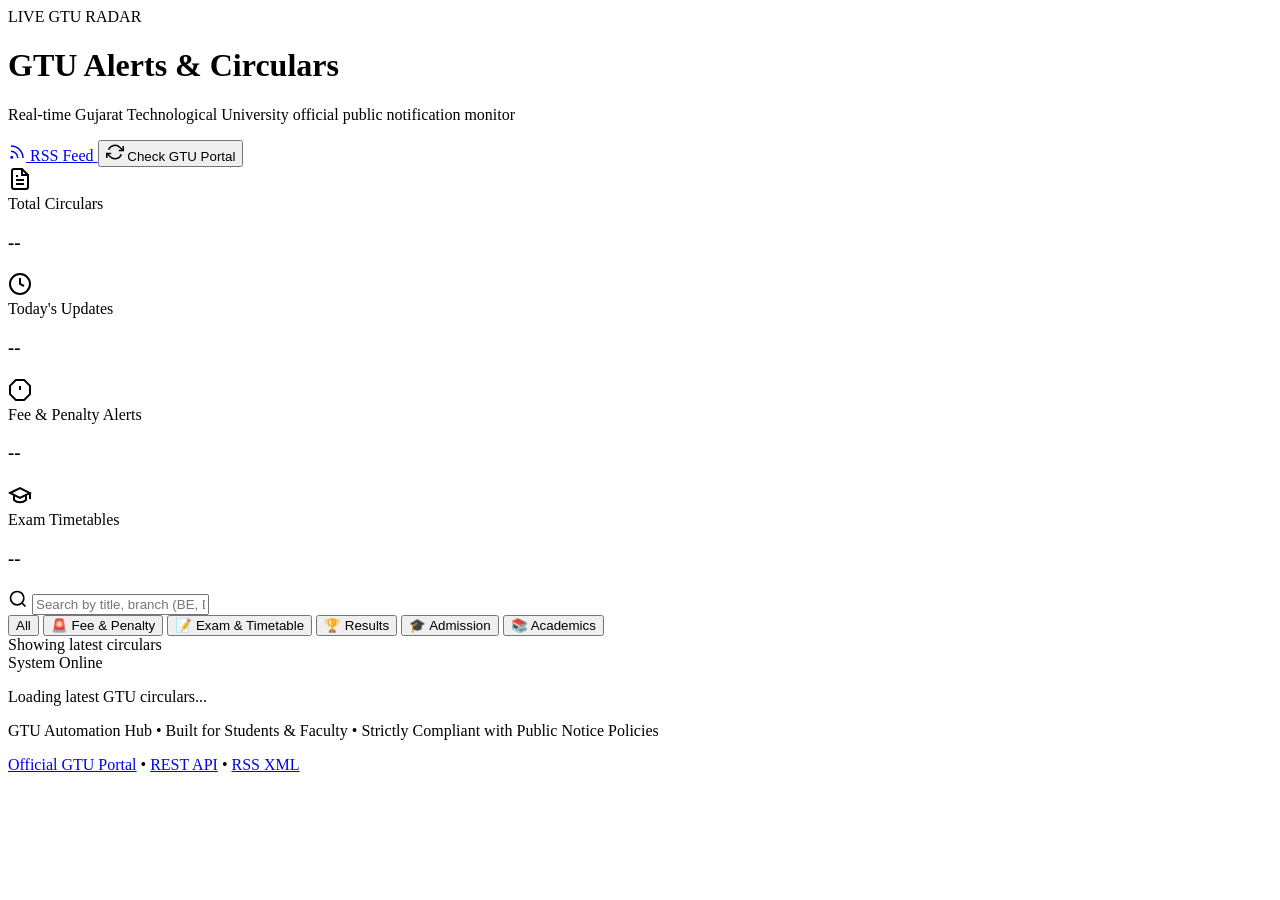
==== web/index.html @ f0db8379 "feat: upgrade GTU automation with interactive bot, web dashboard, smart tagging, deadlines extractor" ====
<!DOCTYPE html>
<html lang="en">
<head>
    <meta charset="UTF-8">
    <meta name="viewport" content="width=device-width, initial-scale=1.0">
    <title>GTU Circulars & Alerts Portal | Live Dashboard</title>
    <meta name="description" content="Real-time GTU circulars tracker, examination timetables, results, and fee alerts monitor with live search, filters, and RSS feed.">
    <!-- Google Fonts -->
    <link rel="preconnect" href="https://fonts.googleapis.com">
    <link rel="preconnect" href="https://fonts.gstatic.com" crossorigin>
    <link href="https://fonts.googleapis.com/css2?family=Outfit:wght@400;500;600;700;800&family=Plus+Jakarta+Sans:wght@400;500;600;700&display=swap" rel="stylesheet">
    <link rel="stylesheet" href="/style.css">
</head>
<body>
    <div class="background-glow top-left"></div>
    <div class="background-glow bottom-right"></div>

    <div class="app-container">
        <!-- Header -->
        <header class="main-header">
            <div class="brand-section">
                <div class="brand-badge">
                    <span class="pulse-dot"></span>
                    <span>LIVE GTU RADAR</span>
                </div>
                <h1 class="brand-title">GTU Alerts <span>& Circulars</span></h1>
                <p class="brand-subtitle">Real-time Gujarat Technological University official public notification monitor</p>
            </div>

            <div class="header-actions">
                <a href="/feed.xml" target="_blank" class="btn btn-secondary" id="btn-rss">
                    <svg width="18" height="18" viewBox="0 0 24 24" fill="none" stroke="currentColor" stroke-width="2"><path d="M4 11a9 9 0 0 1 9 9"></path><path d="M4 4a16 16 0 0 1 16 16"></path><circle cx="5" cy="19" r="1"></circle></svg>
                    <span>RSS Feed</span>
                </a>
                <button class="btn btn-primary" id="btn-scan" onclick="triggerScan()">
                    <svg id="scan-icon" width="18" height="18" viewBox="0 0 24 24" fill="none" stroke="currentColor" stroke-width="2"><path d="M23 4v6h-6"></path><path d="M1 20v-6h6"></path><path d="M3.51 9a9 9 0 0 1 14.85-3.36L23 10M1 14l4.64 4.36A9 9 0 0 0 20.49 15"></path></svg>
                    <span id="scan-text">Check GTU Portal</span>
                </button>
            </div>
        </header>

        <!-- Stat Cards Grid -->
        <section class="stats-grid">
            <div class="stat-card" id="card-total">
                <div class="stat-icon-wrapper blue">
                    <svg width="24" height="24" viewBox="0 0 24 24" fill="none" stroke="currentColor" stroke-width="2"><path d="M14 2H6a2 2 0 0 0-2 2v16a2 2 0 0 0 2 2h12a2 2 0 0 0 2-2V8z"></path><polyline points="14 2 14 8 20 8"></polyline><line x1="16" y1="13" x2="8" y2="13"></line><line x1="16" y1="17" x2="8" y2="17"></line><polyline points="10 9 9 9 8 9"></polyline></svg>
                </div>
                <div class="stat-content">
                    <span class="stat-label">Total Circulars</span>
                    <h3 class="stat-number" id="stat-total">--</h3>
                </div>
            </div>

            <div class="stat-card" id="card-today">
                <div class="stat-icon-wrapper green">
                    <svg width="24" height="24" viewBox="0 0 24 24" fill="none" stroke="currentColor" stroke-width="2"><circle cx="12" cy="12" r="10"></circle><polyline points="12 6 12 12 16 14"></polyline></svg>
                </div>
                <div class="stat-content">
                    <span class="stat-label">Today's Updates</span>
                    <h3 class="stat-number" id="stat-today">--</h3>
                </div>
            </div>

            <div class="stat-card" id="card-fees">
                <div class="stat-icon-wrapper red">
                    <svg width="24" height="24" viewBox="0 0 24 24" fill="none" stroke="currentColor" stroke-width="2"><polygon points="7.86 2 16.14 2 22 7.86 22 16.14 16.14 22 7.86 22 2 16.14 2 7.86 7.86 2"></polygon><line x1="12" y1="8" x2="12" y2="12"></line><line x1="12" y1="16" x2="12.01" y2="16"></line></svg>
                </div>
                <div class="stat-content">
                    <span class="stat-label">Fee & Penalty Alerts</span>
                    <h3 class="stat-number" id="stat-fees">--</h3>
                </div>
            </div>

            <div class="stat-card" id="card-exams">
                <div class="stat-icon-wrapper purple">
                    <svg width="24" height="24" viewBox="0 0 24 24" fill="none" stroke="currentColor" stroke-width="2"><path d="M22 10v6M2 10l10-5 10 5-10 5z"></path><path d="M6 12v5c3 3 9 3 12 0v-5"></path></svg>
                </div>
                <div class="stat-content">
                    <span class="stat-label">Exam Timetables</span>
                    <h3 class="stat-number" id="stat-exams">--</h3>
                </div>
            </div>
        </section>

        <!-- Search and Filter Controls -->
        <section class="control-panel">
            <div class="search-box">
                <svg width="20" height="20" viewBox="0 0 24 24" fill="none" stroke="currentColor" stroke-width="2"><circle cx="11" cy="11" r="8"></circle><line x1="21" y1="21" x2="16.65" y2="16.65"></line></svg>
                <input type="text" id="search-input" placeholder="Search by title, branch (BE, Diploma, MBA), semester or keyword..." oninput="handleSearch()">
                <button class="clear-search" id="clear-search-btn" onclick="clearSearch()" style="display: none;">&times;</button>
            </div>

            <!-- Category Pills -->
            <div class="filter-pills" id="category-pills">
                <button class="pill active" data-category="ALL" onclick="setCategory('ALL')">All</button>
                <button class="pill" data-category="Fee & Penalty" onclick="setCategory('Fee & Penalty')">🚨 Fee & Penalty</button>
                <button class="pill" data-category="Exam & Timetable" onclick="setCategory('Exam & Timetable')">📝 Exam & Timetable</button>
                <button class="pill" data-category="Result" onclick="setCategory('Result')">🏆 Results</button>
                <button class="pill" data-category="Admission & Enrollment" onclick="setCategory('Admission & Enrollment')">🎓 Admission</button>
                <button class="pill" data-category="Academics & Syllabus" onclick="setCategory('Academics & Syllabus')">📚 Academics</button>
            </div>
        </section>

        <!-- Status & Result Count Bar -->
        <div class="results-header">
            <div class="results-count" id="results-count-text">Showing latest circulars</div>
            <div class="status-badge" id="system-status">
                <span class="status-indicator"></span>
                <span>System Online</span>
            </div>
        </div>

        <!-- Circulars Cards Feed -->
        <section class="circulars-feed" id="circulars-container">
            <div class="loading-state">
                <div class="spinner"></div>
                <p>Loading latest GTU circulars...</p>
            </div>
        </section>

        <!-- Toast Notification Container -->
        <div id="toast" class="toast"></div>

        <!-- Footer -->
        <footer class="app-footer">
            <p>GTU Automation Hub • Built for Students & Faculty • Strictly Compliant with Public Notice Policies</p>
            <p class="footer-links">
                <a href="https://www.gtu.ac.in/Circular.aspx" target="_blank">Official GTU Portal</a> •
                <a href="/api/circulars" target="_blank">REST API</a> •
                <a href="/feed.xml" target="_blank">RSS XML</a>
            </p>
        </footer>
    </div>

    <script src="/app.js"></script>
</body>
</html>
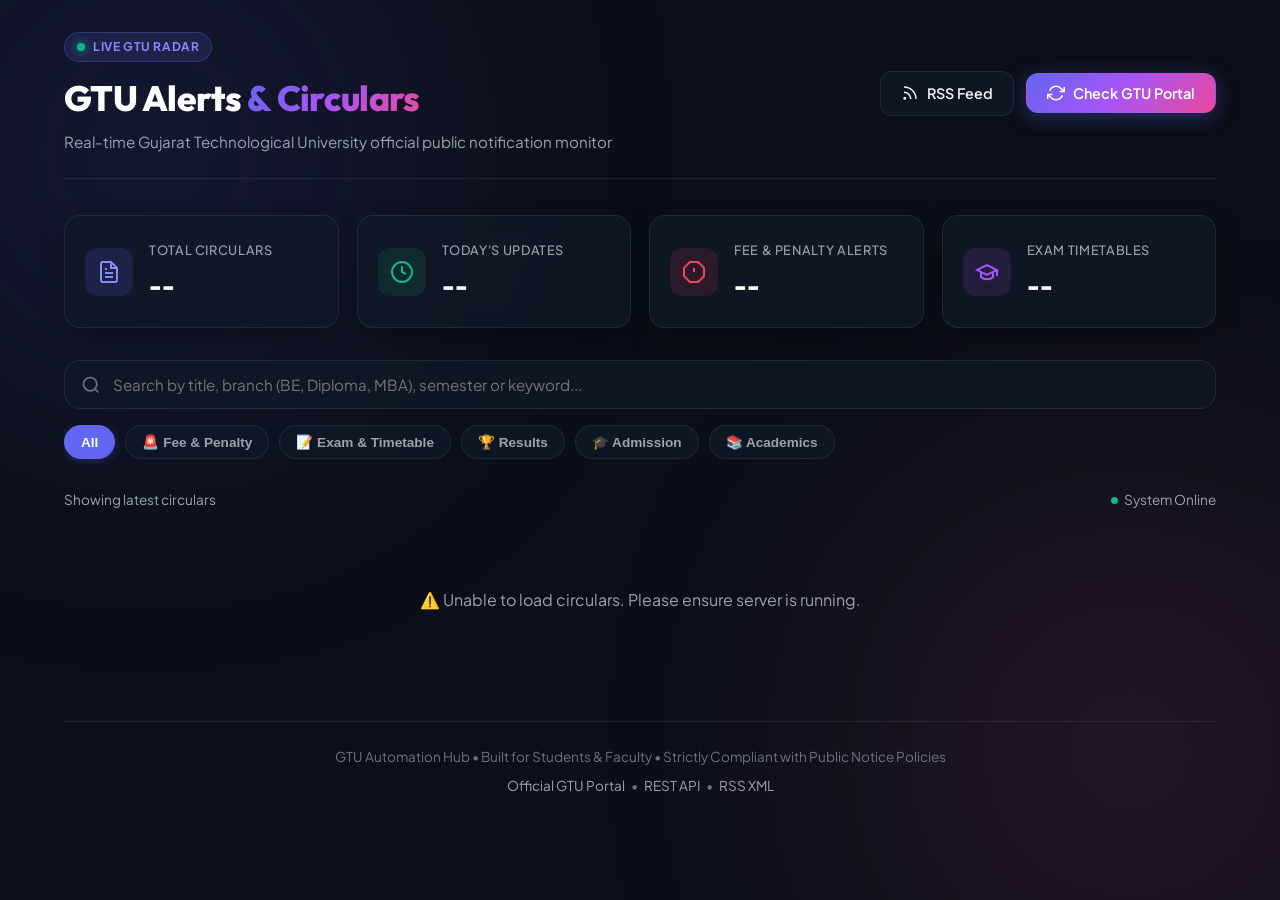
==== commit 4a38355e: "fix: use relative paths for style.css and app.js" ====
--- a/web/index.html
+++ b/web/index.html
@@ -9,7 +9,7 @@
     <link rel="preconnect" href="https://fonts.googleapis.com">
     <link rel="preconnect" href="https://fonts.gstatic.com" crossorigin>
     <link href="https://fonts.googleapis.com/css2?family=Outfit:wght@400;500;600;700;800&family=Plus+Jakarta+Sans:wght@400;500;600;700&display=swap" rel="stylesheet">
-    <link rel="stylesheet" href="/style.css">
+    <link rel="stylesheet" href="style.css">
 </head>
 <body>
     <div class="background-glow top-left"></div>
@@ -132,6 +132,6 @@
         </footer>
     </div>
 
-    <script src="/app.js"></script>
+    <script src="app.js"></script>
 </body>
 </html>
--- a/web/style.css
+++ b/web/style.css
@@ -0,0 +1,549 @@
+:root {
+    --bg-primary: #0b0f19;
+    --bg-secondary: #111827;
+    --bg-card: rgba(17, 24, 39, 0.75);
+    --bg-card-hover: rgba(24, 34, 53, 0.9);
+    --border-color: rgba(255, 255, 255, 0.08);
+    --border-hover: rgba(99, 102, 241, 0.4);
+    
+    --accent-primary: #6366f1;
+    --accent-primary-hover: #4f46e5;
+    --accent-gradient: linear-gradient(135deg, #6366f1 0%, #a855f7 50%, #ec4899 100%);
+    
+    --text-main: #f3f4f6;
+    --text-muted: #9ca3af;
+    --text-dim: #6b7280;
+    
+    --color-fee: #f43f5e;
+    --color-fee-bg: rgba(244, 63, 94, 0.12);
+    --color-exam: #38bdf8;
+    --color-exam-bg: rgba(56, 189, 248, 0.12);
+    --color-result: #10b981;
+    --color-result-bg: rgba(16, 185, 129, 0.12);
+    --color-admission: #f59e0b;
+    --color-admission-bg: rgba(245, 158, 11, 0.12);
+    --color-academic: #a855f7;
+    --color-academic-bg: rgba(168, 85, 247, 0.12);
+    
+    --font-heading: 'Outfit', sans-serif;
+    --font-body: 'Plus Jakarta Sans', sans-serif;
+    --shadow-card: 0 10px 30px -10px rgba(0, 0, 0, 0.5);
+    --radius-lg: 16px;
+    --radius-md: 12px;
+    --radius-sm: 8px;
+}
+
+* {
+    box-sizing: border-box;
+    margin: 0;
+    padding: 0;
+}
+
+body {
+    background-color: var(--bg-primary);
+    color: var(--text-main);
+    font-family: var(--font-body);
+    min-height: 100vh;
+    line-height: 1.6;
+    overflow-x: hidden;
+    position: relative;
+}
+
+/* Background Ambient Glows */
+.background-glow {
+    position: fixed;
+    width: 500px;
+    height: 500px;
+    border-radius: 50%;
+    filter: blur(140px);
+    opacity: 0.15;
+    pointer-events: none;
+    z-index: 0;
+}
+.background-glow.top-left {
+    top: -100px;
+    left: -100px;
+    background: #6366f1;
+}
+.background-glow.bottom-right {
+    bottom: -100px;
+    right: -100px;
+    background: #ec4899;
+}
+
+/* Container */
+.app-container {
+    max-width: 1200px;
+    margin: 0 auto;
+    padding: 32px 24px;
+    position: relative;
+    z-index: 1;
+}
+
+/* Header */
+.main-header {
+    display: flex;
+    justify-content: space-between;
+    align-items: center;
+    flex-wrap: wrap;
+    gap: 20px;
+    margin-bottom: 36px;
+    padding-bottom: 24px;
+    border-bottom: 1px solid var(--border-color);
+}
+
+.brand-badge {
+    display: inline-flex;
+    align-items: center;
+    gap: 8px;
+    padding: 4px 12px;
+    background: rgba(99, 102, 241, 0.15);
+    border: 1px solid rgba(99, 102, 241, 0.3);
+    border-radius: 999px;
+    font-size: 0.75rem;
+    font-weight: 700;
+    letter-spacing: 0.05em;
+    color: #818cf8;
+    margin-bottom: 8px;
+}
+
+.pulse-dot {
+    width: 8px;
+    height: 8px;
+    background-color: #10b981;
+    border-radius: 50%;
+    box-shadow: 0 0 10px #10b981;
+    animation: pulse 2s infinite;
+}
+
+@keyframes pulse {
+    0%, 100% { opacity: 1; transform: scale(1); }
+    50% { opacity: 0.4; transform: scale(0.85); }
+}
+
+.brand-title {
+    font-family: var(--font-heading);
+    font-size: 2.2rem;
+    font-weight: 800;
+    letter-spacing: -0.02em;
+    color: #ffffff;
+}
+
+.brand-title span {
+    background: var(--accent-gradient);
+    -webkit-background-clip: text;
+    -webkit-text-fill-color: transparent;
+}
+
+.brand-subtitle {
+    color: var(--text-muted);
+    font-size: 0.95rem;
+    margin-top: 4px;
+}
+
+.header-actions {
+    display: flex;
+    gap: 12px;
+    align-items: center;
+}
+
+/* Buttons */
+.btn {
+    display: inline-flex;
+    align-items: center;
+    gap: 8px;
+    padding: 10px 20px;
+    border-radius: var(--radius-md);
+    font-family: var(--font-body);
+    font-weight: 600;
+    font-size: 0.9rem;
+    cursor: pointer;
+    text-decoration: none;
+    transition: all 0.2s ease;
+    border: 1px solid transparent;
+}
+
+.btn-primary {
+    background: var(--accent-gradient);
+    color: #ffffff;
+    box-shadow: 0 4px 20px rgba(99, 102, 241, 0.35);
+}
+
+.btn-primary:hover {
+    transform: translateY(-2px);
+    box-shadow: 0 6px 25px rgba(99, 102, 241, 0.5);
+}
+
+.btn-secondary {
+    background: var(--bg-card);
+    color: var(--text-main);
+    border-color: var(--border-color);
+}
+
+.btn-secondary:hover {
+    background: var(--bg-card-hover);
+    border-color: var(--border-hover);
+    transform: translateY(-2px);
+}
+
+/* Stats Grid */
+.stats-grid {
+    display: grid;
+    grid-template-columns: repeat(auto-fit, minmax(240px, 1fr));
+    gap: 18px;
+    margin-bottom: 32px;
+}
+
+.stat-card {
+    background: var(--bg-card);
+    backdrop-filter: blur(12px);
+    border: 1px solid var(--border-color);
+    border-radius: var(--radius-lg);
+    padding: 20px;
+    display: flex;
+    align-items: center;
+    gap: 16px;
+    box-shadow: var(--shadow-card);
+    transition: transform 0.2s ease, border-color 0.2s ease;
+}
+
+.stat-card:hover {
+    transform: translateY(-3px);
+    border-color: var(--border-hover);
+}
+
+.stat-icon-wrapper {
+    width: 48px;
+    height: 48px;
+    border-radius: var(--radius-md);
+    display: flex;
+    align-items: center;
+    justify-content: center;
+    flex-shrink: 0;
+}
+
+.stat-icon-wrapper.blue { background: rgba(99, 102, 241, 0.15); color: #818cf8; }
+.stat-icon-wrapper.green { background: var(--color-result-bg); color: var(--color-result); }
+.stat-icon-wrapper.red { background: var(--color-fee-bg); color: var(--color-fee); }
+.stat-icon-wrapper.purple { background: var(--color-academic-bg); color: var(--color-academic); }
+
+.stat-label {
+    font-size: 0.8rem;
+    color: var(--text-muted);
+    font-weight: 500;
+    text-transform: uppercase;
+    letter-spacing: 0.05em;
+}
+
+.stat-number {
+    font-family: var(--font-heading);
+    font-size: 1.7rem;
+    font-weight: 700;
+    color: #ffffff;
+    margin-top: 2px;
+}
+
+/* Controls Panel */
+.control-panel {
+    display: flex;
+    flex-direction: column;
+    gap: 16px;
+    margin-bottom: 24px;
+}
+
+.search-box {
+    position: relative;
+    display: flex;
+    align-items: center;
+    background: var(--bg-card);
+    backdrop-filter: blur(12px);
+    border: 1px solid var(--border-color);
+    border-radius: var(--radius-lg);
+    padding: 0 16px;
+    transition: border-color 0.2s;
+}
+
+.search-box:focus-within {
+    border-color: var(--accent-primary);
+    box-shadow: 0 0 0 3px rgba(99, 102, 241, 0.2);
+}
+
+.search-box svg {
+    color: var(--text-dim);
+    flex-shrink: 0;
+}
+
+.search-box input {
+    width: 100%;
+    padding: 14px 12px;
+    background: transparent;
+    border: none;
+    outline: none;
+    color: var(--text-main);
+    font-size: 0.95rem;
+    font-family: var(--font-body);
+}
+
+.clear-search {
+    background: transparent;
+    border: none;
+    color: var(--text-muted);
+    font-size: 1.3rem;
+    cursor: pointer;
+    padding: 0 4px;
+}
+
+/* Filter Pills */
+.filter-pills {
+    display: flex;
+    gap: 10px;
+    overflow-x: auto;
+    padding-bottom: 6px;
+    scrollbar-width: none;
+}
+.filter-pills::-webkit-scrollbar { display: none; }
+
+.pill {
+    background: var(--bg-card);
+    border: 1px solid var(--border-color);
+    color: var(--text-muted);
+    padding: 8px 16px;
+    border-radius: 999px;
+    font-size: 0.85rem;
+    font-weight: 600;
+    cursor: pointer;
+    white-space: nowrap;
+    transition: all 0.2s ease;
+}
+
+.pill:hover {
+    color: var(--text-main);
+    border-color: rgba(255, 255, 255, 0.2);
+    background: var(--bg-card-hover);
+}
+
+.pill.active {
+    background: var(--accent-primary);
+    color: #ffffff;
+    border-color: var(--accent-primary);
+    box-shadow: 0 2px 10px rgba(99, 102, 241, 0.3);
+}
+
+/* Results Header */
+.results-header {
+    display: flex;
+    justify-content: space-between;
+    align-items: center;
+    margin-bottom: 16px;
+    font-size: 0.85rem;
+    color: var(--text-muted);
+}
+
+.status-badge {
+    display: inline-flex;
+    align-items: center;
+    gap: 6px;
+}
+
+.status-indicator {
+    width: 7px;
+    height: 7px;
+    background-color: #10b981;
+    border-radius: 50%;
+}
+
+/* Circulars Feed */
+.circulars-feed {
+    display: flex;
+    flex-direction: column;
+    gap: 14px;
+    margin-bottom: 48px;
+}
+
+.circular-card {
+    background: var(--bg-card);
+    backdrop-filter: blur(12px);
+    border: 1px solid var(--border-color);
+    border-radius: var(--radius-lg);
+    padding: 20px 24px;
+    display: flex;
+    justify-content: space-between;
+    align-items: center;
+    gap: 20px;
+    box-shadow: var(--shadow-card);
+    transition: all 0.2s ease;
+}
+
+.circular-card:hover {
+    transform: translateY(-2px);
+    background: var(--bg-card-hover);
+    border-color: var(--border-hover);
+}
+
+.circular-main {
+    flex: 1;
+}
+
+.circular-meta {
+    display: flex;
+    align-items: center;
+    flex-wrap: wrap;
+    gap: 8px;
+    margin-bottom: 8px;
+}
+
+.category-tag {
+    font-size: 0.75rem;
+    font-weight: 700;
+    padding: 3px 10px;
+    border-radius: var(--radius-sm);
+    text-transform: uppercase;
+    letter-spacing: 0.04em;
+}
+.category-tag.fee { background: var(--color-fee-bg); color: var(--color-fee); }
+.category-tag.exam { background: var(--color-exam-bg); color: var(--color-exam); }
+.category-tag.result { background: var(--color-result-bg); color: var(--color-result); }
+.category-tag.admission { background: var(--color-admission-bg); color: var(--color-admission); }
+.category-tag.academics { background: var(--color-academic-bg); color: var(--color-academic); }
+.category-tag.general { background: rgba(255, 255, 255, 0.08); color: var(--text-muted); }
+
+.circular-date {
+    font-size: 0.8rem;
+    color: var(--text-dim);
+    display: flex;
+    align-items: center;
+    gap: 4px;
+}
+
+.circular-title {
+    font-family: var(--font-heading);
+    font-size: 1.05rem;
+    font-weight: 600;
+    color: #ffffff;
+    line-height: 1.4;
+    margin-bottom: 8px;
+}
+
+.circular-tags-list {
+    display: flex;
+    flex-wrap: wrap;
+    gap: 6px;
+    margin-top: 6px;
+}
+
+.sub-tag {
+    font-size: 0.72rem;
+    padding: 2px 8px;
+    border-radius: 4px;
+    background: rgba(255, 255, 255, 0.05);
+    color: #818cf8;
+    border: 1px solid rgba(255, 255, 255, 0.05);
+    font-weight: 600;
+}
+
+.deadline-highlight {
+    margin-top: 8px;
+    font-size: 0.82rem;
+    color: #fbbf24;
+    background: rgba(245, 158, 11, 0.1);
+    padding: 4px 10px;
+    border-radius: 6px;
+    border-left: 3px solid #fbbf24;
+    display: inline-block;
+}
+
+.card-action-btn {
+    flex-shrink: 0;
+}
+
+/* Loading & Empty States */
+.loading-state, .empty-state {
+    text-align: center;
+    padding: 60px 20px;
+    color: var(--text-muted);
+}
+
+.spinner {
+    width: 36px;
+    height: 36px;
+    border: 3px solid rgba(255, 255, 255, 0.1);
+    border-top-color: var(--accent-primary);
+    border-radius: 50%;
+    animation: spin 0.8s linear infinite;
+    margin: 0 auto 16px;
+}
+
+@keyframes spin {
+    to { transform: rotate(360deg); }
+}
+
+/* Toast */
+.toast {
+    position: fixed;
+    bottom: 24px;
+    right: 24px;
+    background: #1e293b;
+    border: 1px solid var(--accent-primary);
+    color: #ffffff;
+    padding: 12px 20px;
+    border-radius: var(--radius-md);
+    box-shadow: 0 10px 25px rgba(0, 0, 0, 0.5);
+    font-size: 0.9rem;
+    opacity: 0;
+    transform: translateY(20px);
+    transition: all 0.3s ease;
+    z-index: 999;
+}
+.toast.show {
+    opacity: 1;
+    transform: translateY(0);
+}
+
+/* Footer */
+.app-footer {
+    text-align: center;
+    font-size: 0.85rem;
+    color: var(--text-dim);
+    padding-top: 24px;
+    border-top: 1px solid var(--border-color);
+}
+
+.footer-links {
+    margin-top: 8px;
+}
+
+.footer-links a {
+    color: var(--text-muted);
+    text-decoration: none;
+    margin: 0 4px;
+    transition: color 0.2s;
+}
+
+.footer-links a:hover {
+    color: var(--accent-primary);
+}
+
+/* Responsive */
+@media (max-width: 768px) {
+    .main-header {
+        flex-direction: column;
+        align-items: flex-start;
+    }
+    .header-actions {
+        width: 100%;
+    }
+    .btn {
+        flex: 1;
+        justify-content: center;
+    }
+    .circular-card {
+        flex-direction: column;
+        align-items: flex-start;
+    }
+    .card-action-btn {
+        width: 100%;
+    }
+    .card-action-btn .btn {
+        width: 100%;
+    }
+}
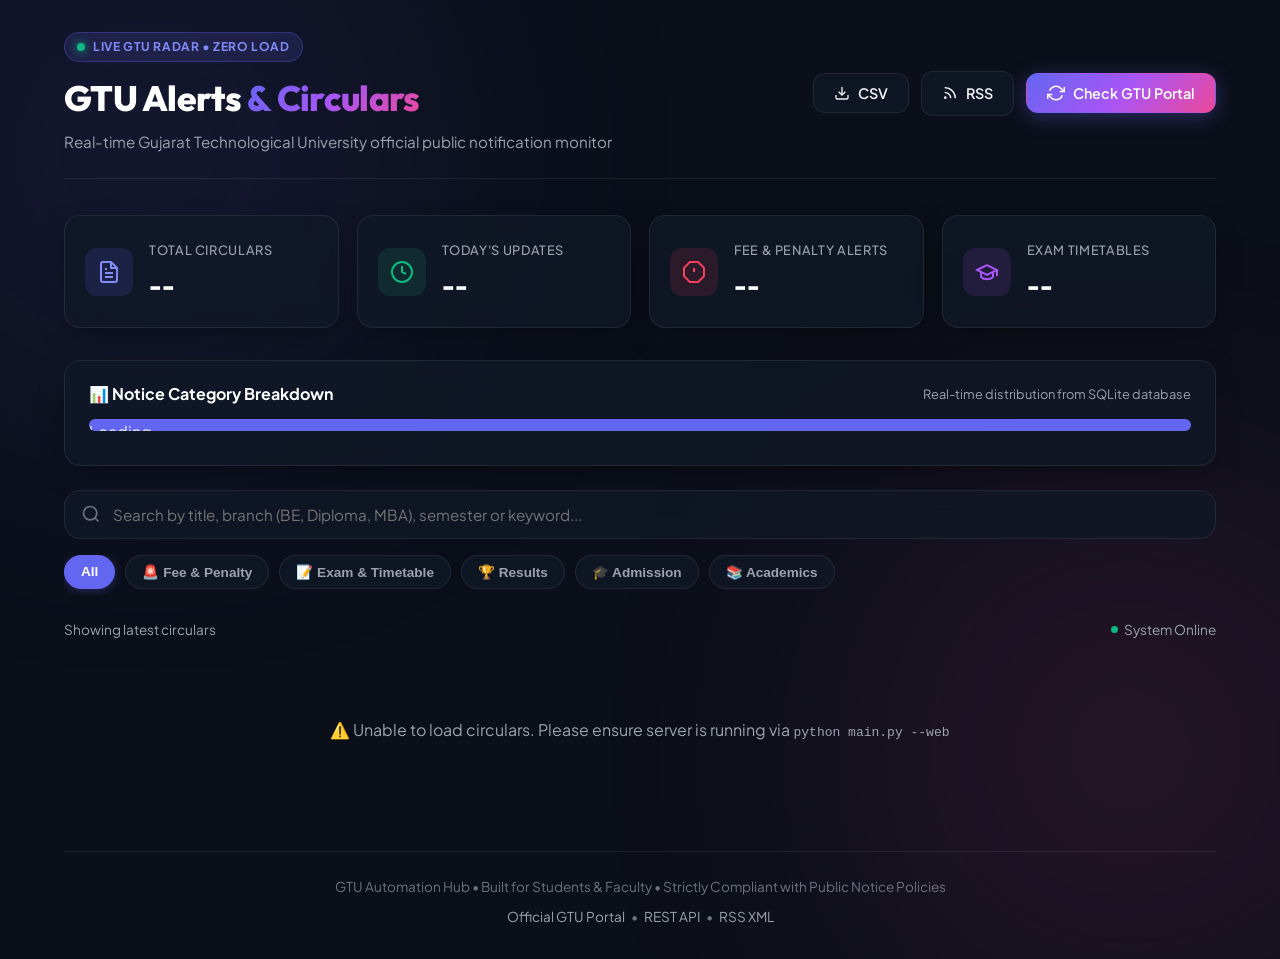
==== commit 2bda0869: "feat: add personalized subscriptions, google calendar sync, gujarati summaries, voice bulletins, and" ====
--- a/web/index.html
+++ b/web/index.html
@@ -5,6 +5,8 @@
     <meta name="viewport" content="width=device-width, initial-scale=1.0">
     <title>GTU Circulars & Alerts Portal | Live Dashboard</title>
     <meta name="description" content="Real-time GTU circulars tracker, examination timetables, results, and fee alerts monitor with live search, filters, and RSS feed.">
+    <meta name="theme-color" content="#6366f1">
+    <link rel="manifest" href="manifest.json">
     <!-- Google Fonts -->
     <link rel="preconnect" href="https://fonts.googleapis.com">
     <link rel="preconnect" href="https://fonts.gstatic.com" crossorigin>
@@ -21,16 +23,20 @@
             <div class="brand-section">
                 <div class="brand-badge">
                     <span class="pulse-dot"></span>
-                    <span>LIVE GTU RADAR</span>
+                    <span>LIVE GTU RADAR • ZERO LOAD</span>
                 </div>
                 <h1 class="brand-title">GTU Alerts <span>& Circulars</span></h1>
                 <p class="brand-subtitle">Real-time Gujarat Technological University official public notification monitor</p>
             </div>
 
             <div class="header-actions">
+                <button class="btn btn-secondary" id="btn-export-csv" onclick="exportData('csv')">
+                    <svg width="16" height="16" viewBox="0 0 24 24" fill="none" stroke="currentColor" stroke-width="2"><path d="M21 15v4a2 2 0 0 1-2 2H5a2 2 0 0 1-2-2v-4"></path><polyline points="7 10 12 15 17 10"></polyline><line x1="12" y1="15" x2="12" y2="3"></line></svg>
+                    <span>CSV</span>
+                </button>
                 <a href="/feed.xml" target="_blank" class="btn btn-secondary" id="btn-rss">
-                    <svg width="18" height="18" viewBox="0 0 24 24" fill="none" stroke="currentColor" stroke-width="2"><path d="M4 11a9 9 0 0 1 9 9"></path><path d="M4 4a16 16 0 0 1 16 16"></path><circle cx="5" cy="19" r="1"></circle></svg>
-                    <span>RSS Feed</span>
+                    <svg width="16" height="16" viewBox="0 0 24 24" fill="none" stroke="currentColor" stroke-width="2"><path d="M4 11a9 9 0 0 1 9 9"></path><path d="M4 4a16 16 0 0 1 16 16"></path><circle cx="5" cy="19" r="1"></circle></svg>
+                    <span>RSS</span>
                 </a>
                 <button class="btn btn-primary" id="btn-scan" onclick="triggerScan()">
                     <svg id="scan-icon" width="18" height="18" viewBox="0 0 24 24" fill="none" stroke="currentColor" stroke-width="2"><path d="M23 4v6h-6"></path><path d="M1 20v-6h6"></path><path d="M3.51 9a9 9 0 0 1 14.85-3.36L23 10M1 14l4.64 4.36A9 9 0 0 0 20.49 15"></path></svg>
@@ -80,6 +86,18 @@
                     <h3 class="stat-number" id="stat-exams">--</h3>
                 </div>
             </div>
+        </section>
+
+        <!-- Visual Category Distribution Bar -->
+        <section class="chart-section">
+            <div class="chart-header">
+                <h3>📊 Notice Category Breakdown</h3>
+                <span class="chart-subtitle">Real-time distribution from SQLite database</span>
+            </div>
+            <div class="category-bar-wrapper" id="category-bar">
+                <div class="bar-segment" style="width: 100%; background: #6366f1;">Loading...</div>
+            </div>
+            <div class="category-legend" id="category-legend"></div>
         </section>
 
         <!-- Search and Filter Controls -->
--- a/web/style.css
+++ b/web/style.css
@@ -243,6 +243,77 @@
     margin-top: 2px;
 }
 
+/* Chart Section */
+.chart-section {
+    background: var(--bg-card);
+    backdrop-filter: blur(12px);
+    border: 1px solid var(--border-color);
+    border-radius: var(--radius-lg);
+    padding: 20px 24px;
+    margin-bottom: 24px;
+    box-shadow: var(--shadow-card);
+}
+
+.chart-header {
+    display: flex;
+    justify-content: space-between;
+    align-items: center;
+    margin-bottom: 12px;
+    flex-wrap: wrap;
+    gap: 8px;
+}
+
+.chart-header h3 {
+    font-size: 1rem;
+    font-weight: 700;
+    color: #ffffff;
+}
+
+.chart-subtitle {
+    font-size: 0.8rem;
+    color: var(--text-muted);
+}
+
+.category-bar-wrapper {
+    display: flex;
+    height: 12px;
+    border-radius: 999px;
+    overflow: hidden;
+    background: rgba(255, 255, 255, 0.05);
+    margin-bottom: 14px;
+}
+
+.bar-segment {
+    height: 100%;
+    transition: width 0.6s ease;
+}
+
+.category-legend {
+    display: flex;
+    flex-wrap: wrap;
+    gap: 16px;
+    font-size: 0.8rem;
+    color: var(--text-muted);
+}
+
+.legend-item {
+    display: flex;
+    align-items: center;
+    gap: 6px;
+}
+
+.legend-dot {
+    width: 8px;
+    height: 8px;
+    border-radius: 50%;
+}
+
+.card-actions-group {
+    display: flex;
+    gap: 8px;
+    flex-wrap: wrap;
+}
+
 /* Controls Panel */
 .control-panel {
     display: flex;
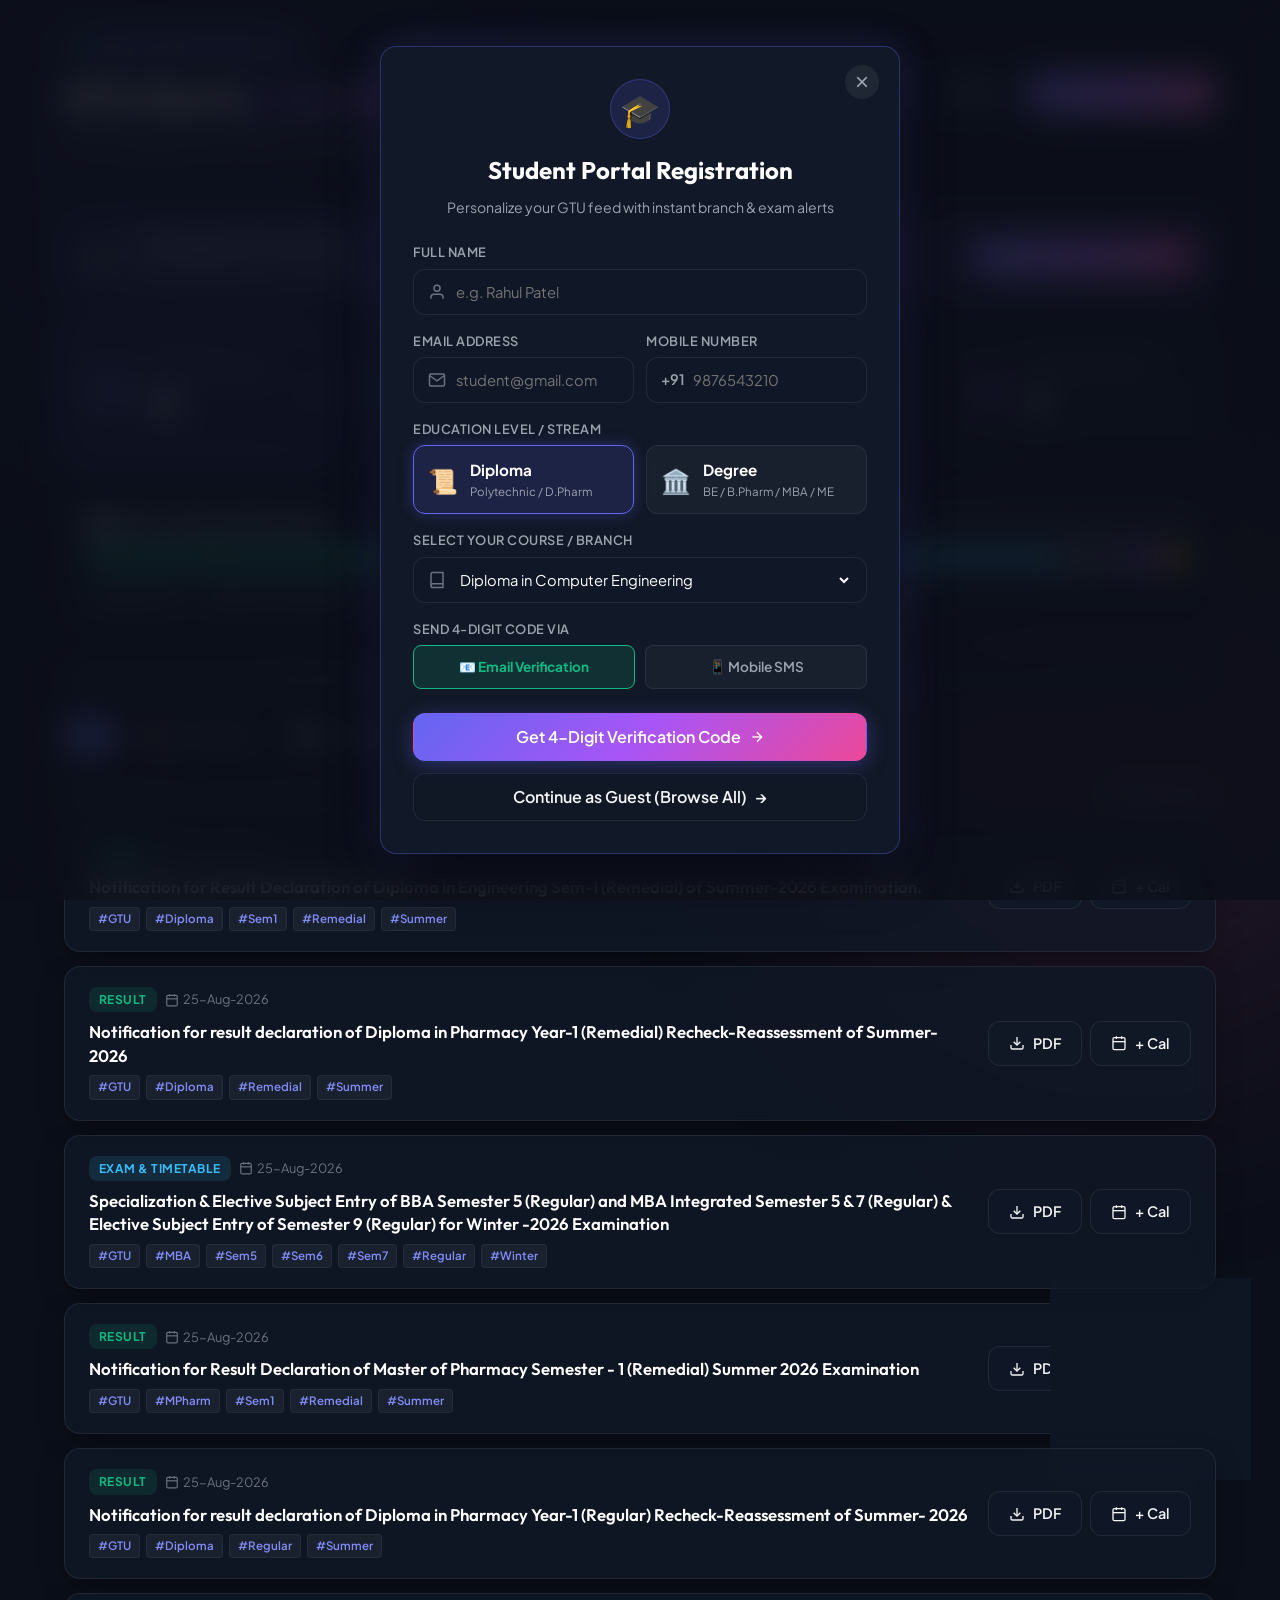
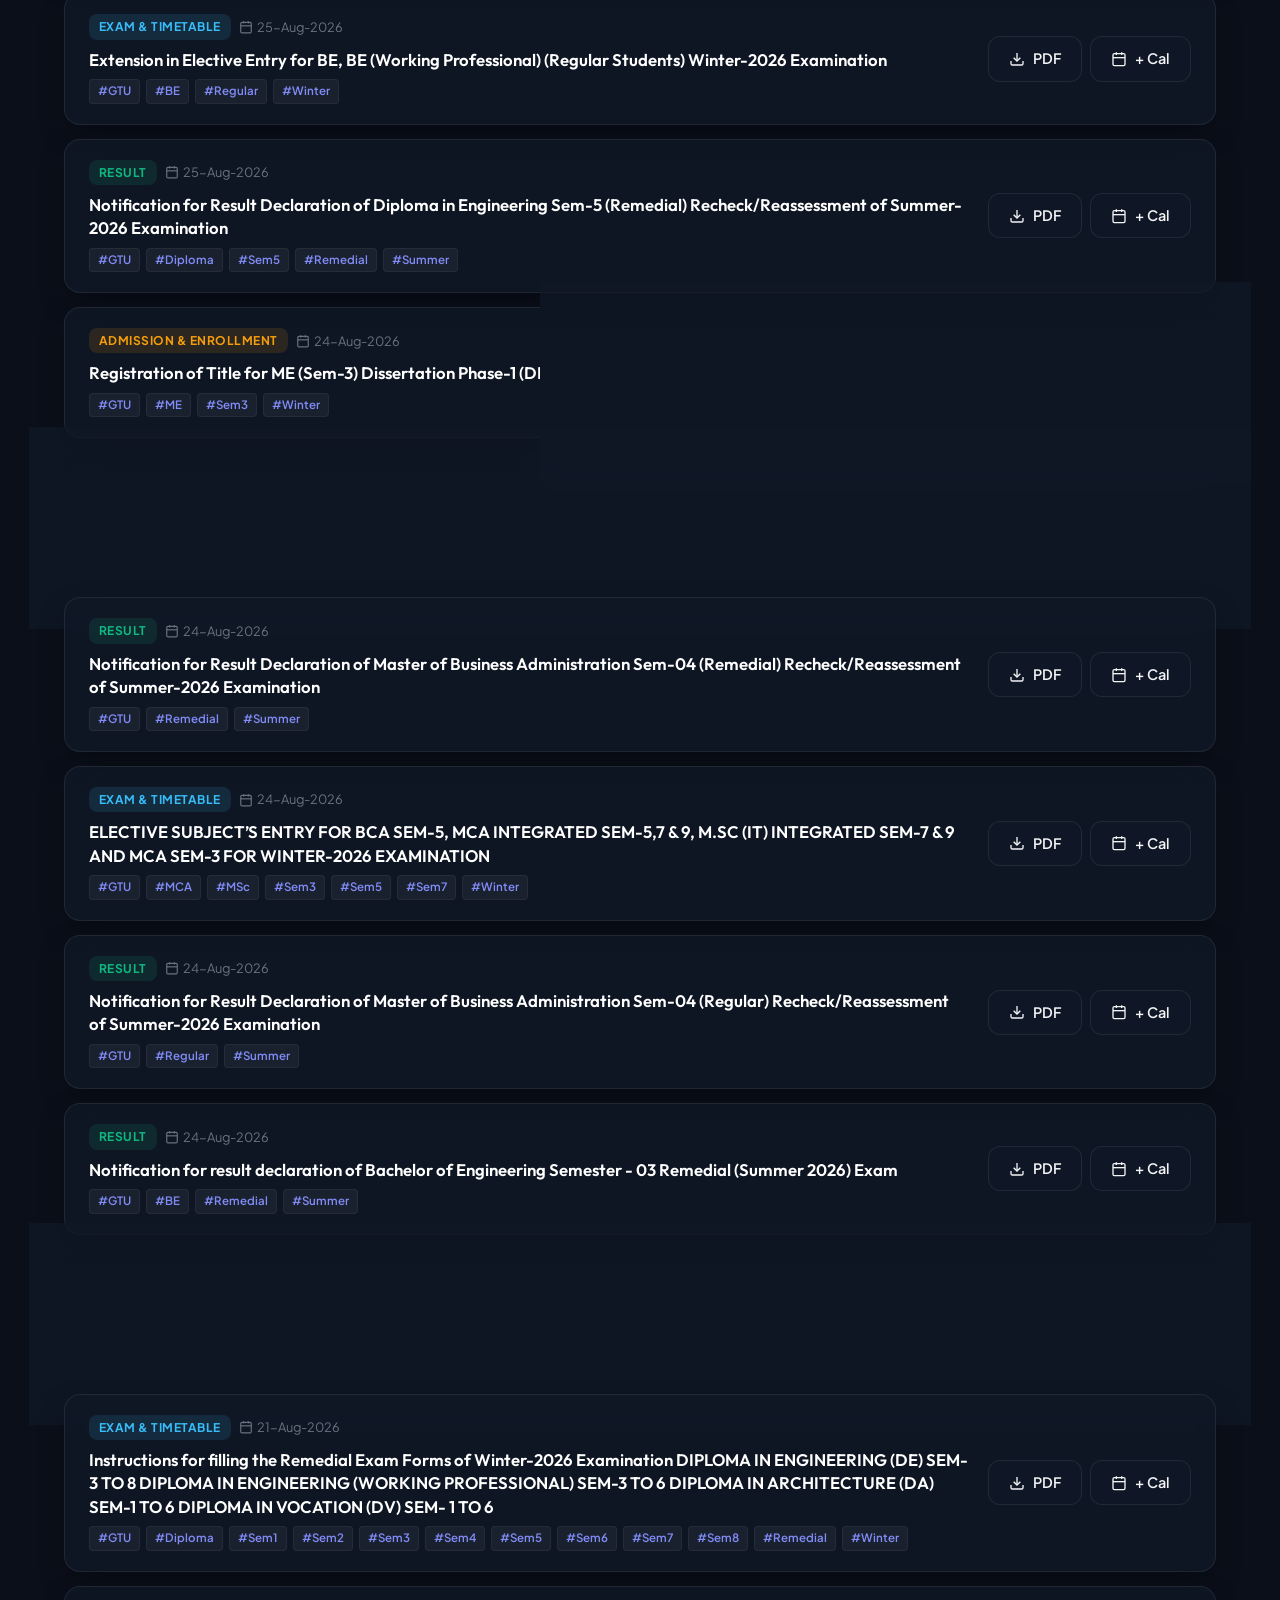
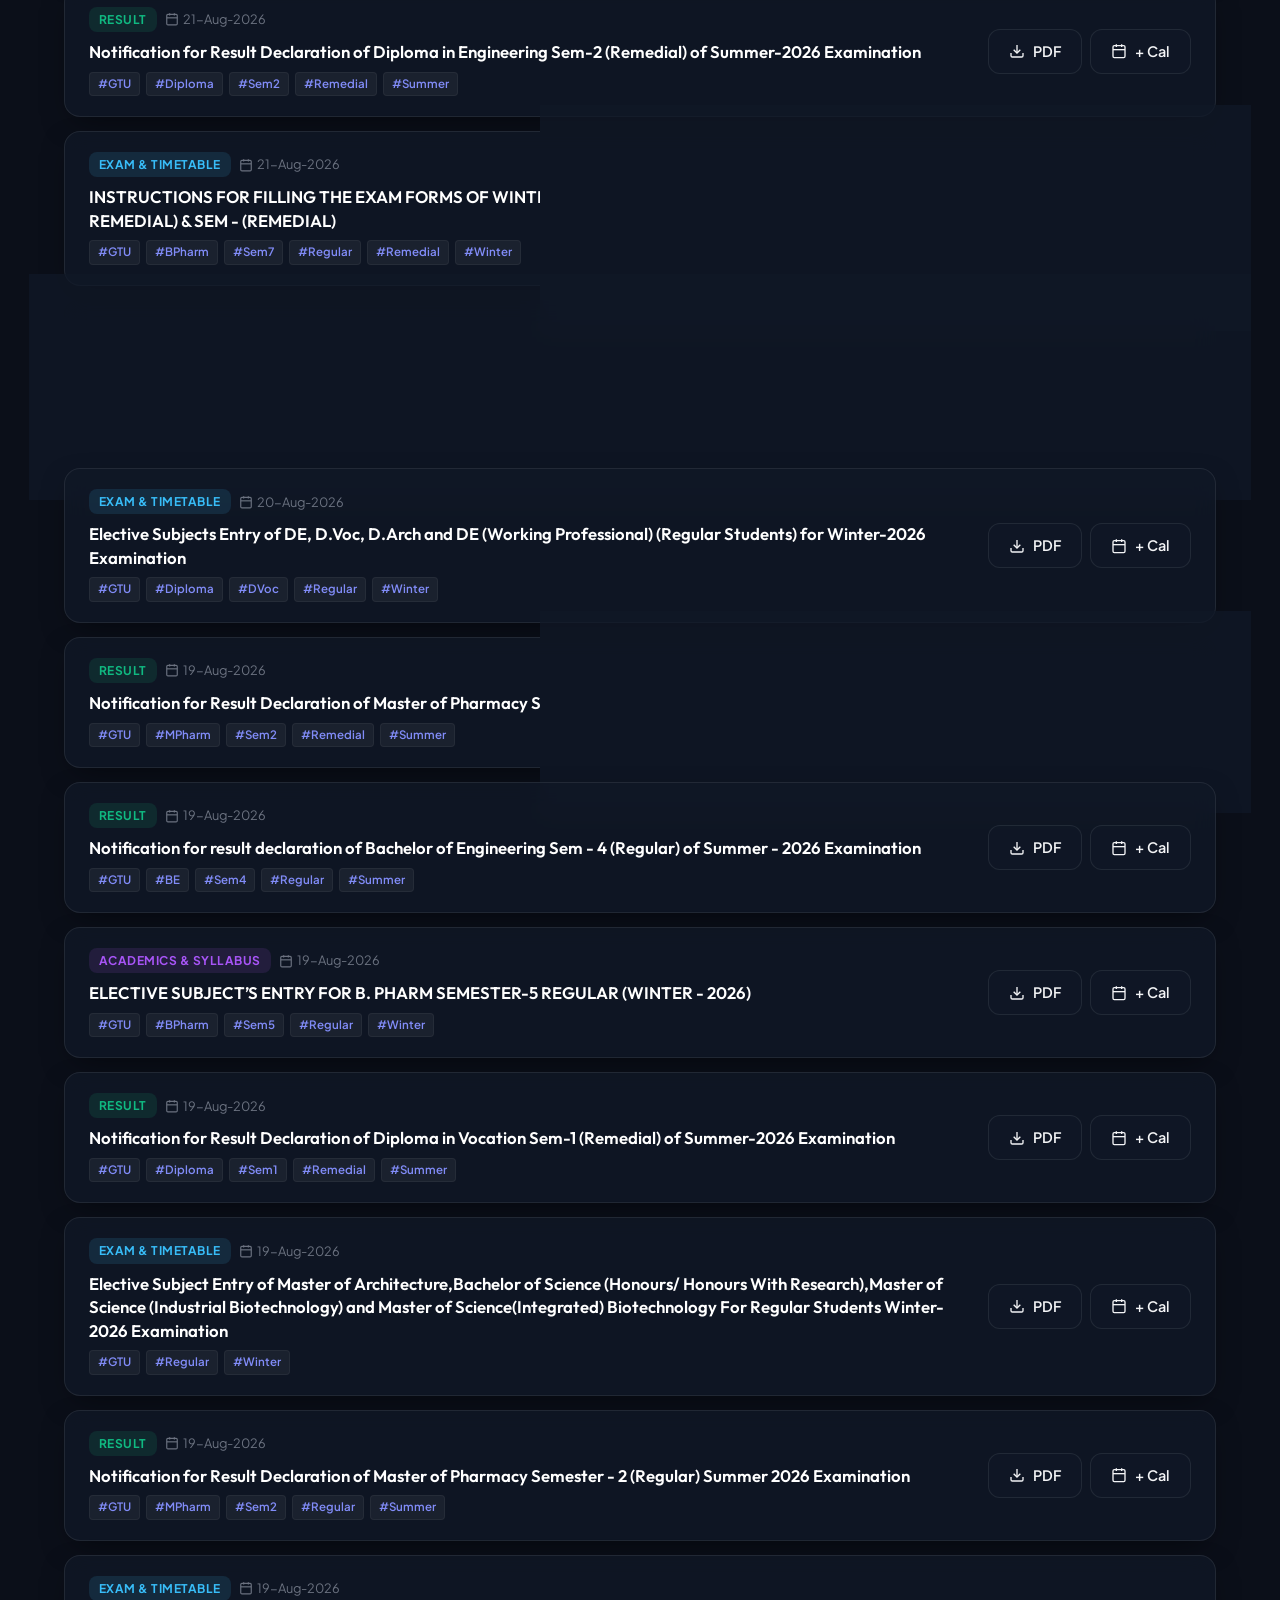
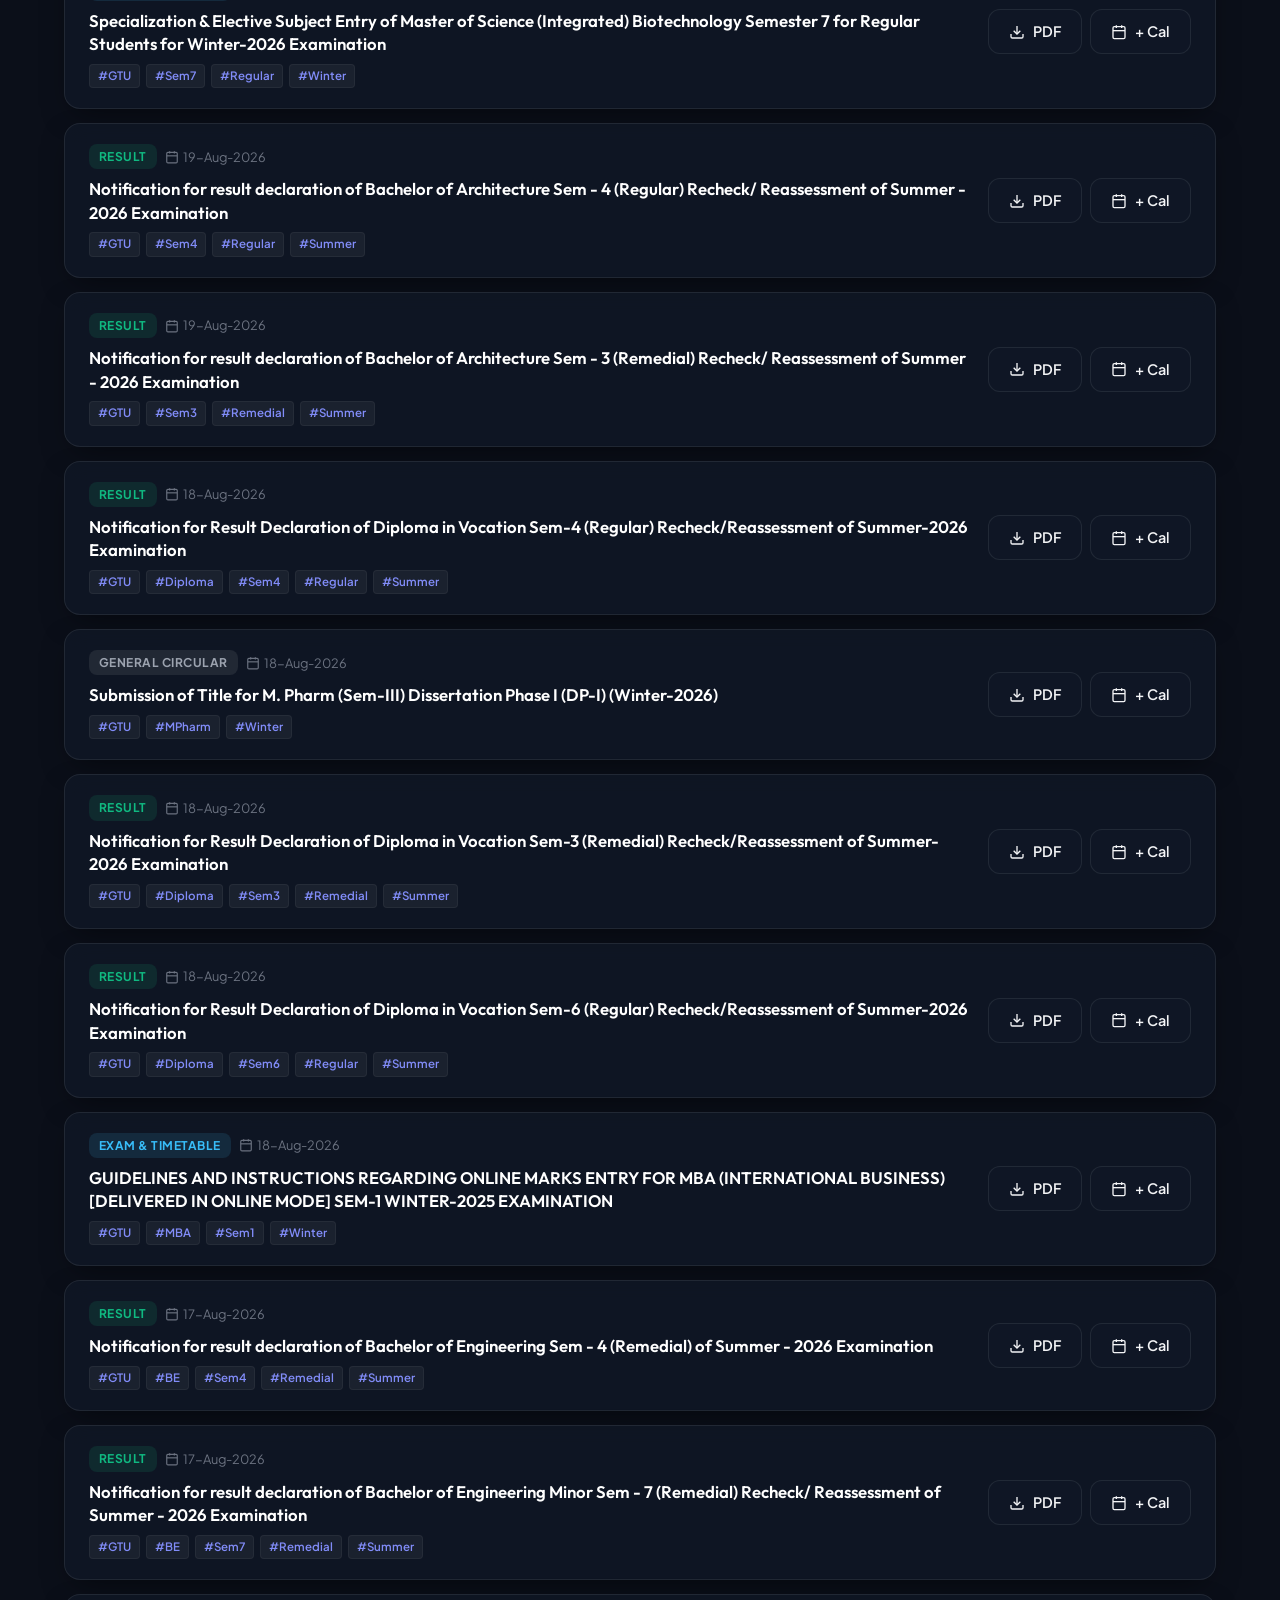
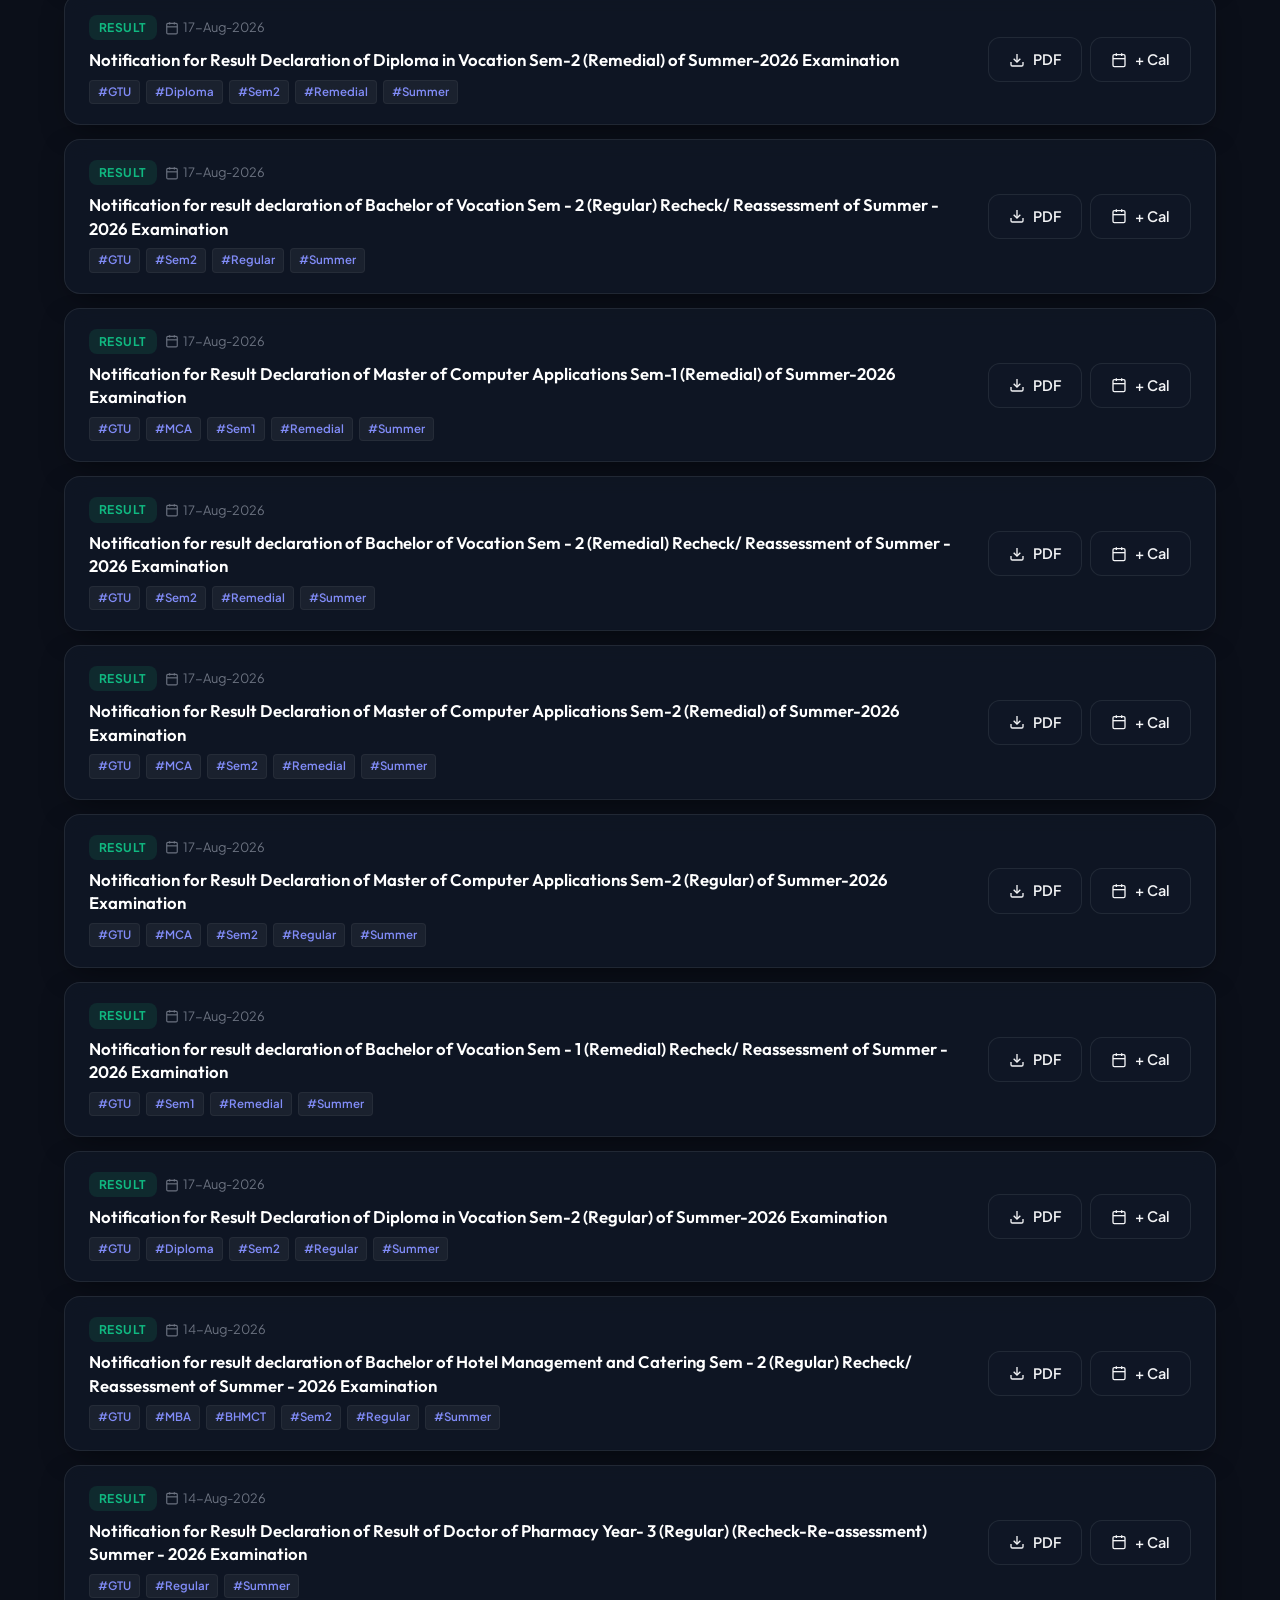
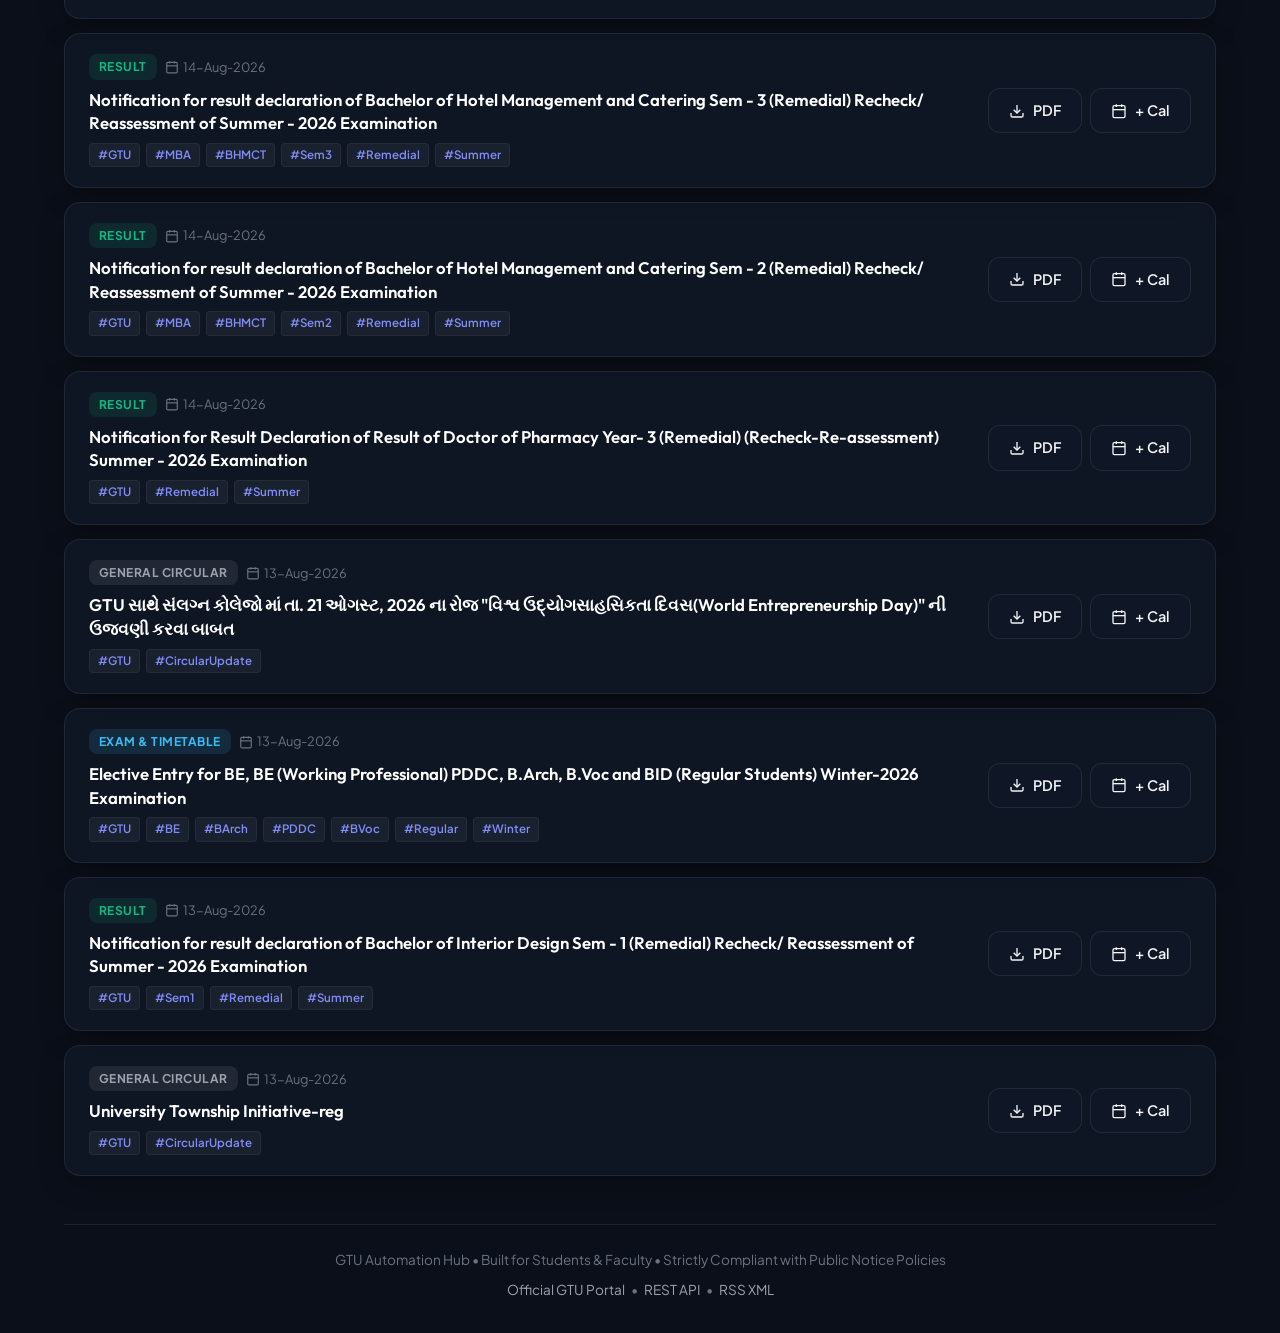
==== commit db8407f4: "feat: add interactive student login, stream verification, date sorting, and serverless data.json sup" ====
--- a/web/index.html
+++ b/web/index.html
@@ -1,18 +1,23 @@
 <!DOCTYPE html>
 <html lang="en">
+
 <head>
     <meta charset="UTF-8">
     <meta name="viewport" content="width=device-width, initial-scale=1.0">
     <title>GTU Circulars & Alerts Portal | Live Dashboard</title>
-    <meta name="description" content="Real-time GTU circulars tracker, examination timetables, results, and fee alerts monitor with live search, filters, and RSS feed.">
+    <meta name="description"
+        content="Real-time GTU circulars tracker, examination timetables, results, and fee alerts monitor with live search, filters, and RSS feed.">
     <meta name="theme-color" content="#6366f1">
     <link rel="manifest" href="manifest.json">
     <!-- Google Fonts -->
     <link rel="preconnect" href="https://fonts.googleapis.com">
     <link rel="preconnect" href="https://fonts.gstatic.com" crossorigin>
-    <link href="https://fonts.googleapis.com/css2?family=Outfit:wght@400;500;600;700;800&family=Plus+Jakarta+Sans:wght@400;500;600;700&display=swap" rel="stylesheet">
+    <link
+        href="https://fonts.googleapis.com/css2?family=Outfit:wght@400;500;600;700;800&family=Plus+Jakarta+Sans:wght@400;500;600;700&display=swap"
+        rel="stylesheet">
     <link rel="stylesheet" href="style.css">
 </head>
+
 <body>
     <div class="background-glow top-left"></div>
     <div class="background-glow bottom-right"></div>
@@ -26,65 +31,138 @@
                     <span>LIVE GTU RADAR • ZERO LOAD</span>
                 </div>
                 <h1 class="brand-title">GTU Alerts <span>& Circulars</span></h1>
-                <p class="brand-subtitle">Real-time Gujarat Technological University official public notification monitor</p>
+                <p class="brand-subtitle">Real-time Gujarat Technological University official public notification
+                    monitor</p>
             </div>
 
             <div class="header-actions">
+                <div id="user-profile-widget" class="user-widget">
+                    <button class="btn btn-secondary btn-login" id="btn-login-trigger" onclick="openLoginModal()">
+                        <svg width="16" height="16" viewBox="0 0 24 24" fill="none" stroke="currentColor" stroke-width="2">
+                            <path d="M20 21v-2a4 4 0 0 0-4-4H8a4 4 0 0 0-4 4v2"></path>
+                            <circle cx="12" cy="7" r="4"></circle>
+                        </svg>
+                        <span id="user-btn-text">Student Login</span>
+                    </button>
+                </div>
                 <button class="btn btn-secondary" id="btn-export-csv" onclick="exportData('csv')">
-                    <svg width="16" height="16" viewBox="0 0 24 24" fill="none" stroke="currentColor" stroke-width="2"><path d="M21 15v4a2 2 0 0 1-2 2H5a2 2 0 0 1-2-2v-4"></path><polyline points="7 10 12 15 17 10"></polyline><line x1="12" y1="15" x2="12" y2="3"></line></svg>
+                    <svg width="16" height="16" viewBox="0 0 24 24" fill="none" stroke="currentColor" stroke-width="2">
+                        <path d="M21 15v4a2 2 0 0 1-2 2H5a2 2 0 0 1-2-2v-4"></path>
+                        <polyline points="7 10 12 15 17 10"></polyline>
+                        <line x1="12" y1="15" x2="12" y2="3"></line>
+                    </svg>
                     <span>CSV</span>
                 </button>
                 <a href="/feed.xml" target="_blank" class="btn btn-secondary" id="btn-rss">
-                    <svg width="16" height="16" viewBox="0 0 24 24" fill="none" stroke="currentColor" stroke-width="2"><path d="M4 11a9 9 0 0 1 9 9"></path><path d="M4 4a16 16 0 0 1 16 16"></path><circle cx="5" cy="19" r="1"></circle></svg>
+                    <svg width="16" height="16" viewBox="0 0 24 24" fill="none" stroke="currentColor" stroke-width="2">
+                        <path d="M4 11a9 9 0 0 1 9 9"></path>
+                        <path d="M4 4a16 16 0 0 1 16 16"></path>
+                        <circle cx="5" cy="19" r="1"></circle>
+                    </svg>
                     <span>RSS</span>
                 </a>
                 <button class="btn btn-primary" id="btn-scan" onclick="triggerScan()">
-                    <svg id="scan-icon" width="18" height="18" viewBox="0 0 24 24" fill="none" stroke="currentColor" stroke-width="2"><path d="M23 4v6h-6"></path><path d="M1 20v-6h6"></path><path d="M3.51 9a9 9 0 0 1 14.85-3.36L23 10M1 14l4.64 4.36A9 9 0 0 0 20.49 15"></path></svg>
+                    <svg id="scan-icon" width="18" height="18" viewBox="0 0 24 24" fill="none" stroke="currentColor"
+                        stroke-width="2">
+                        <path d="M23 4v6h-6"></path>
+                        <path d="M1 20v-6h6"></path>
+                        <path d="M3.51 9a9 9 0 0 1 14.85-3.36L23 10M1 14l4.64 4.36A9 9 0 0 0 20.49 15"></path>
+                    </svg>
                     <span id="scan-text">Check GTU Portal</span>
                 </button>
             </div>
         </header>
 
-        <!-- Stat Cards Grid -->
+        <!-- Prominent Student Login & Personalization Banner -->
+        <div id="student-onboarding-banner" class="student-banner" onclick="openLoginModal()">
+            <div class="banner-content">
+                <span class="banner-icon">🎓</span>
+                <div class="banner-text">
+                    <strong>Personalize Your GTU Portal:</strong>
+                    <span>Select your Diploma or Degree course for instant tailored notices &amp; exam alerts!</span>
+                </div>
+            </div>
+            <button class="btn btn-banner-action" onclick="event.stopPropagation(); openLoginModal()">
+                <span>Student Login / Register</span>
+                <span>→</span>
+            </button>
+        </div>
+
+        <div id="student-welcome-banner" class="student-banner logged-in" style="display: none;">
+            <div class="banner-content">
+                <span class="banner-icon">👤</span>
+                <div class="banner-text">
+                    <strong>Welcome, <span id="banner-user-name">Student</span>!</strong>
+                    <span>Personalized feed active for <span id="banner-user-course">Your Course</span></span>
+                </div>
+            </div>
+            <div class="banner-actions-right">
+                <button class="btn btn-secondary btn-sm" onclick="clearSearch(); fetchCirculars()">Show All Circulars</button>
+                <button class="btn btn-primary btn-sm" onclick="openLoginModal()">Edit Profile</button>
+            </div>
+        </div>
+
+        <!-- Stat Cards Grid (Clickable Filters) -->
         <section class="stats-grid">
-            <div class="stat-card" id="card-total">
+            <div class="stat-card clickable active" id="card-total" onclick="filterByStatCard('ALL')" title="Click to show all circulars" role="button" tabindex="0">
                 <div class="stat-icon-wrapper blue">
-                    <svg width="24" height="24" viewBox="0 0 24 24" fill="none" stroke="currentColor" stroke-width="2"><path d="M14 2H6a2 2 0 0 0-2 2v16a2 2 0 0 0 2 2h12a2 2 0 0 0 2-2V8z"></path><polyline points="14 2 14 8 20 8"></polyline><line x1="16" y1="13" x2="8" y2="13"></line><line x1="16" y1="17" x2="8" y2="17"></line><polyline points="10 9 9 9 8 9"></polyline></svg>
+                    <svg width="24" height="24" viewBox="0 0 24 24" fill="none" stroke="currentColor" stroke-width="2">
+                        <path d="M14 2H6a2 2 0 0 0-2 2v16a2 2 0 0 0 2 2h12a2 2 0 0 0 2-2V8z"></path>
+                        <polyline points="14 2 14 8 20 8"></polyline>
+                        <line x1="16" y1="13" x2="8" y2="13"></line>
+                        <line x1="16" y1="17" x2="8" y2="17"></line>
+                        <polyline points="10 9 9 9 8 9"></polyline>
+                    </svg>
                 </div>
                 <div class="stat-content">
                     <span class="stat-label">Total Circulars</span>
                     <h3 class="stat-number" id="stat-total">--</h3>
                 </div>
-            </div>
-
-            <div class="stat-card" id="card-today">
+                <span class="stat-arrow">→</span>
+            </div>
+
+            <div class="stat-card clickable" id="card-today" onclick="filterByStatCard('TODAY')" title="Click to view only today's circulars" role="button" tabindex="0">
                 <div class="stat-icon-wrapper green">
-                    <svg width="24" height="24" viewBox="0 0 24 24" fill="none" stroke="currentColor" stroke-width="2"><circle cx="12" cy="12" r="10"></circle><polyline points="12 6 12 12 16 14"></polyline></svg>
+                    <svg width="24" height="24" viewBox="0 0 24 24" fill="none" stroke="currentColor" stroke-width="2">
+                        <circle cx="12" cy="12" r="10"></circle>
+                        <polyline points="12 6 12 12 16 14"></polyline>
+                    </svg>
                 </div>
                 <div class="stat-content">
                     <span class="stat-label">Today's Updates</span>
                     <h3 class="stat-number" id="stat-today">--</h3>
                 </div>
-            </div>
-
-            <div class="stat-card" id="card-fees">
+                <span class="stat-arrow">→</span>
+            </div>
+
+            <div class="stat-card clickable" id="card-fees" onclick="filterByStatCard('Fee & Penalty')" title="Click to view fee & penalty notices" role="button" tabindex="0">
                 <div class="stat-icon-wrapper red">
-                    <svg width="24" height="24" viewBox="0 0 24 24" fill="none" stroke="currentColor" stroke-width="2"><polygon points="7.86 2 16.14 2 22 7.86 22 16.14 16.14 22 7.86 22 2 16.14 2 7.86 7.86 2"></polygon><line x1="12" y1="8" x2="12" y2="12"></line><line x1="12" y1="16" x2="12.01" y2="16"></line></svg>
+                    <svg width="24" height="24" viewBox="0 0 24 24" fill="none" stroke="currentColor" stroke-width="2">
+                        <polygon points="7.86 2 16.14 2 22 7.86 22 16.14 16.14 22 7.86 22 2 16.14 2 7.86 7.86 2">
+                        </polygon>
+                        <line x1="12" y1="8" x2="12" y2="12"></line>
+                        <line x1="12" y1="16" x2="12.01" y2="16"></line>
+                    </svg>
                 </div>
                 <div class="stat-content">
                     <span class="stat-label">Fee & Penalty Alerts</span>
                     <h3 class="stat-number" id="stat-fees">--</h3>
                 </div>
-            </div>
-
-            <div class="stat-card" id="card-exams">
+                <span class="stat-arrow">→</span>
+            </div>
+
+            <div class="stat-card clickable" id="card-exams" onclick="filterByStatCard('Exam & Timetable')" title="Click to view exam timetables & circulars" role="button" tabindex="0">
                 <div class="stat-icon-wrapper purple">
-                    <svg width="24" height="24" viewBox="0 0 24 24" fill="none" stroke="currentColor" stroke-width="2"><path d="M22 10v6M2 10l10-5 10 5-10 5z"></path><path d="M6 12v5c3 3 9 3 12 0v-5"></path></svg>
+                    <svg width="24" height="24" viewBox="0 0 24 24" fill="none" stroke="currentColor" stroke-width="2">
+                        <path d="M22 10v6M2 10l10-5 10 5-10 5z"></path>
+                        <path d="M6 12v5c3 3 9 3 12 0v-5"></path>
+                    </svg>
                 </div>
                 <div class="stat-content">
                     <span class="stat-label">Exam Timetables</span>
                     <h3 class="stat-number" id="stat-exams">--</h3>
                 </div>
+                <span class="stat-arrow">→</span>
             </div>
         </section>
 
@@ -103,19 +181,29 @@
         <!-- Search and Filter Controls -->
         <section class="control-panel">
             <div class="search-box">
-                <svg width="20" height="20" viewBox="0 0 24 24" fill="none" stroke="currentColor" stroke-width="2"><circle cx="11" cy="11" r="8"></circle><line x1="21" y1="21" x2="16.65" y2="16.65"></line></svg>
-                <input type="text" id="search-input" placeholder="Search by title, branch (BE, Diploma, MBA), semester or keyword..." oninput="handleSearch()">
-                <button class="clear-search" id="clear-search-btn" onclick="clearSearch()" style="display: none;">&times;</button>
+                <svg width="20" height="20" viewBox="0 0 24 24" fill="none" stroke="currentColor" stroke-width="2">
+                    <circle cx="11" cy="11" r="8"></circle>
+                    <line x1="21" y1="21" x2="16.65" y2="16.65"></line>
+                </svg>
+                <input type="text" id="search-input"
+                    placeholder="Search by title, branch (BE, Diploma, MBA), semester or keyword..."
+                    oninput="handleSearch()">
+                <button class="clear-search" id="clear-search-btn" onclick="clearSearch()"
+                    style="display: none;">&times;</button>
             </div>
 
             <!-- Category Pills -->
             <div class="filter-pills" id="category-pills">
                 <button class="pill active" data-category="ALL" onclick="setCategory('ALL')">All</button>
-                <button class="pill" data-category="Fee & Penalty" onclick="setCategory('Fee & Penalty')">🚨 Fee & Penalty</button>
-                <button class="pill" data-category="Exam & Timetable" onclick="setCategory('Exam & Timetable')">📝 Exam & Timetable</button>
+                <button class="pill" data-category="Fee & Penalty" onclick="setCategory('Fee & Penalty')">🚨 Fee &
+                    Penalty</button>
+                <button class="pill" data-category="Exam & Timetable" onclick="setCategory('Exam & Timetable')">📝 Exam
+                    & Timetable</button>
                 <button class="pill" data-category="Result" onclick="setCategory('Result')">🏆 Results</button>
-                <button class="pill" data-category="Admission & Enrollment" onclick="setCategory('Admission & Enrollment')">🎓 Admission</button>
-                <button class="pill" data-category="Academics & Syllabus" onclick="setCategory('Academics & Syllabus')">📚 Academics</button>
+                <button class="pill" data-category="Admission & Enrollment"
+                    onclick="setCategory('Admission & Enrollment')">🎓 Admission</button>
+                <button class="pill" data-category="Academics & Syllabus"
+                    onclick="setCategory('Academics & Syllabus')">📚 Academics</button>
             </div>
         </section>
 
@@ -138,6 +226,139 @@
 
         <!-- Toast Notification Container -->
         <div id="toast" class="toast"></div>
+
+        <!-- Student Login & Stream Verification Modal Overlay -->
+        <div id="login-modal" class="modal-overlay" style="display: none;">
+            <div class="modal-card">
+                <button class="modal-close" onclick="closeLoginModal()">&times;</button>
+                
+                <!-- Step 1: Student Information & Stream Selection -->
+                <div id="modal-step-info" class="modal-step">
+                    <div class="modal-header">
+                        <div class="modal-icon-badge">🎓</div>
+                        <h2>Student Portal Registration</h2>
+                        <p>Personalize your GTU feed with instant branch &amp; exam alerts</p>
+                    </div>
+
+                    <form id="student-form" onsubmit="handleSendOtp(event)">
+                        <div class="form-group">
+                            <label for="student-name">Full Name</label>
+                            <div class="input-field-wrapper">
+                                <svg width="18" height="18" viewBox="0 0 24 24" fill="none" stroke="currentColor" stroke-width="2"><path d="M20 21v-2a4 4 0 0 0-4-4H8a4 4 0 0 0-4 4v2"></path><circle cx="12" cy="7" r="4"></circle></svg>
+                                <input type="text" id="student-name" placeholder="e.g. Rahul Patel" required>
+                            </div>
+                        </div>
+
+                        <div class="form-row">
+                            <div class="form-group">
+                                <label for="student-email">Email Address</label>
+                                <div class="input-field-wrapper">
+                                    <svg width="18" height="18" viewBox="0 0 24 24" fill="none" stroke="currentColor" stroke-width="2"><path d="M4 4h16c1.1 0 2 .9 2 2v12c0 1.1-.9 2-2 2H4c-1.1 0-2-.9-2-2V6c0-1.1.9-2 2-2z"></path><polyline points="22,6 12,13 2,6"></polyline></svg>
+                                    <input type="email" id="student-email" placeholder="student@gmail.com" required>
+                                </div>
+                            </div>
+
+                            <div class="form-group">
+                                <label for="student-mobile">Mobile Number</label>
+                                <div class="input-field-wrapper">
+                                    <span class="mobile-prefix">+91</span>
+                                    <input type="tel" id="student-mobile" placeholder="9876543210" pattern="[0-9]{10}" maxlength="10" required>
+                                </div>
+                            </div>
+                        </div>
+
+                        <!-- Stream Toggle: Diploma vs Degree -->
+                        <div class="form-group">
+                            <label>Education Level / Stream</label>
+                            <div class="stream-toggle-group">
+                                <div class="stream-option active" id="option-diploma" onclick="selectStream('diploma')">
+                                    <span class="stream-icon">📜</span>
+                                    <div class="stream-details">
+                                        <span class="stream-title">Diploma</span>
+                                        <span class="stream-desc">Polytechnic / D.Pharm</span>
+                                    </div>
+                                </div>
+                                <div class="stream-option" id="option-degree" onclick="selectStream('degree')">
+                                    <span class="stream-icon">🏛️</span>
+                                    <div class="stream-details">
+                                        <span class="stream-title">Degree</span>
+                                        <span class="stream-desc">BE / B.Pharm / MBA / ME</span>
+                                    </div>
+                                </div>
+                            </div>
+                        </div>
+
+                        <!-- Dynamic Course Dropdown -->
+                        <div class="form-group">
+                            <label for="student-course">Select Your Course / Branch</label>
+                            <div class="input-field-wrapper select-wrapper">
+                                <svg width="18" height="18" viewBox="0 0 24 24" fill="none" stroke="currentColor" stroke-width="2"><path d="M4 19.5A2.5 2.5 0 0 1 6.5 17H20"></path><path d="M6.5 2H20v20H6.5A2.5 2.5 0 0 1 4 19.5v-15A2.5 2.5 0 0 1 6.5 2z"></path></svg>
+                                <select id="student-course" required>
+                                    <!-- Options injected dynamically by JS -->
+                                </select>
+                            </div>
+                        </div>
+
+                        <!-- Verification Channel Selection: Email vs Mobile -->
+                        <div class="form-group">
+                            <label>Send 4-Digit Code via</label>
+                            <div class="verify-channel-group">
+                                <div class="channel-option active" id="channel-email" onclick="selectChannel('email')">
+                                    <span>📧 Email Verification</span>
+                                </div>
+                                <div class="channel-option" id="channel-mobile" onclick="selectChannel('mobile')">
+                                    <span>📱 Mobile SMS</span>
+                                </div>
+                            </div>
+                        </div>
+
+                        <div class="modal-actions">
+                            <button type="submit" class="btn btn-primary btn-block" id="btn-submit-info">
+                                <span>Get 4-Digit Verification Code</span>
+                                <svg width="16" height="16" viewBox="0 0 24 24" fill="none" stroke="currentColor" stroke-width="2"><line x1="5" y1="12" x2="19" y2="12"></line><polyline points="12 5 19 12 12 19"></polyline></svg>
+                            </button>
+                            <button type="button" class="btn btn-secondary btn-block btn-guest" onclick="continueAsGuest()">
+                                <span>Continue as Guest (Browse All)</span>
+                                <span>→</span>
+                            </button>
+                        </div>
+                    </form>
+                </div>
+
+                <!-- Step 2: 4-Digit OTP Verification Screen -->
+                <div id="modal-step-otp" class="modal-step" style="display: none;">
+                    <div class="modal-header">
+                        <div class="modal-icon-badge">🔐</div>
+                        <h2>Enter 4-Digit Code</h2>
+                        <p id="otp-destination-text">Code sent to your email</p>
+                        
+                        <div class="demo-code-banner" id="demo-code-banner">
+                            <span>✨ Instant Test OTP: <strong id="display-demo-code">----</strong></span>
+                        </div>
+                    </div>
+
+                    <form id="otp-form" onsubmit="handleVerifyOtp(event)">
+                        <div class="otp-inputs-wrapper">
+                            <input type="text" class="otp-box" id="otp-1" maxlength="1" pattern="[0-9]" inputmode="numeric" required autofocus autocomplete="off">
+                            <input type="text" class="otp-box" id="otp-2" maxlength="1" pattern="[0-9]" inputmode="numeric" required autocomplete="off">
+                            <input type="text" class="otp-box" id="otp-3" maxlength="1" pattern="[0-9]" inputmode="numeric" required autocomplete="off">
+                            <input type="text" class="otp-box" id="otp-4" maxlength="1" pattern="[0-9]" inputmode="numeric" required autocomplete="off">
+                        </div>
+
+                        <div class="modal-actions">
+                            <button type="submit" class="btn btn-primary btn-block" id="btn-verify-otp">
+                                <span>Verify &amp; Enter Dashboard</span>
+                                <svg width="16" height="16" viewBox="0 0 24 24" fill="none" stroke="currentColor" stroke-width="2"><polyline points="20 6 9 17 4 12"></polyline></svg>
+                            </button>
+                            <div class="otp-sub-actions">
+                                <button type="button" class="btn-text" onclick="resendOtp()">🔄 Resend Code</button>
+                                <button type="button" class="btn-text" onclick="goToStep1()">✏️ Edit Details</button>
+                            </div>
+                        </div>
+                    </form>
+                </div>
+            </div>
+        </div>
 
         <!-- Footer -->
         <footer class="app-footer">
@@ -152,4 +373,5 @@
 
     <script src="app.js"></script>
 </body>
-</html>
+
+</html>
--- a/web/style.css
+++ b/web/style.css
@@ -204,12 +204,68 @@
     align-items: center;
     gap: 16px;
     box-shadow: var(--shadow-card);
-    transition: transform 0.2s ease, border-color 0.2s ease;
+    transition: transform 0.2s ease, border-color 0.2s ease, box-shadow 0.2s ease, background 0.2s ease;
 }
 
 .stat-card:hover {
     transform: translateY(-3px);
     border-color: var(--border-hover);
+}
+
+.stat-card.clickable {
+    cursor: pointer;
+    user-select: none;
+    position: relative;
+}
+
+.stat-card.clickable:hover {
+    transform: translateY(-4px);
+    border-color: rgba(99, 102, 241, 0.6);
+    box-shadow: 0 12px 30px -8px rgba(99, 102, 241, 0.25);
+    background: var(--bg-card-hover);
+}
+
+.stat-card.clickable:active {
+    transform: translateY(-1px) scale(0.98);
+}
+
+.stat-card.clickable.active {
+    border-color: #6366f1;
+    background: rgba(99, 102, 241, 0.14);
+    box-shadow: 0 0 0 2px rgba(99, 102, 241, 0.4), 0 12px 30px -10px rgba(99, 102, 241, 0.35);
+}
+
+.stat-card#card-today.clickable.active {
+    border-color: #10b981;
+    background: rgba(16, 185, 129, 0.14);
+    box-shadow: 0 0 0 2px rgba(16, 185, 129, 0.4), 0 12px 30px -10px rgba(16, 185, 129, 0.35);
+}
+
+.stat-card#card-fees.clickable.active {
+    border-color: #f43f5e;
+    background: rgba(244, 63, 94, 0.14);
+    box-shadow: 0 0 0 2px rgba(244, 63, 94, 0.4), 0 12px 30px -10px rgba(244, 63, 94, 0.35);
+}
+
+.stat-card#card-exams.clickable.active {
+    border-color: #a855f7;
+    background: rgba(168, 85, 247, 0.14);
+    box-shadow: 0 0 0 2px rgba(168, 85, 247, 0.4), 0 12px 30px -10px rgba(168, 85, 247, 0.35);
+}
+
+.stat-arrow {
+    margin-left: auto;
+    font-size: 1.1rem;
+    color: var(--text-dim);
+    transition: transform 0.2s ease, color 0.2s ease, opacity 0.2s ease;
+    opacity: 0.4;
+}
+
+.stat-card.clickable:hover .stat-arrow,
+.stat-card.clickable.active .stat-arrow {
+    transform: translateX(4px);
+    color: #ffffff;
+    opacity: 1;
 }
 
 .stat-icon-wrapper {
@@ -276,7 +332,7 @@
 
 .category-bar-wrapper {
     display: flex;
-    height: 12px;
+    height: 14px;
     border-radius: 999px;
     overflow: hidden;
     background: rgba(255, 255, 255, 0.05);
@@ -285,13 +341,18 @@
 
 .bar-segment {
     height: 100%;
-    transition: width 0.6s ease;
+    transition: width 0.6s ease, filter 0.2s ease, transform 0.2s ease;
+    cursor: pointer;
+}
+
+.bar-segment:hover {
+    filter: brightness(1.3);
 }
 
 .category-legend {
     display: flex;
     flex-wrap: wrap;
-    gap: 16px;
+    gap: 12px;
     font-size: 0.8rem;
     color: var(--text-muted);
 }
@@ -300,6 +361,27 @@
     display: flex;
     align-items: center;
     gap: 6px;
+    cursor: pointer;
+    padding: 4px 10px;
+    border-radius: var(--radius-sm);
+    background: rgba(255, 255, 255, 0.03);
+    border: 1px solid transparent;
+    transition: all 0.2s ease;
+    user-select: none;
+}
+
+.legend-item:hover {
+    background: rgba(255, 255, 255, 0.08);
+    color: #ffffff;
+    border-color: rgba(255, 255, 255, 0.15);
+    transform: translateY(-1px);
+}
+
+.legend-item.active {
+    background: rgba(99, 102, 241, 0.2);
+    color: #ffffff;
+    border-color: rgba(99, 102, 241, 0.5);
+    font-weight: 600;
 }
 
 .legend-dot {
@@ -442,13 +524,16 @@
     align-items: center;
     gap: 20px;
     box-shadow: var(--shadow-card);
-    transition: all 0.2s ease;
+    transition: all 0.25s cubic-bezier(0.4, 0, 0.2, 1);
+    cursor: pointer;
+    user-select: none;
 }
 
 .circular-card:hover {
-    transform: translateY(-2px);
+    transform: translateY(-3px);
     background: var(--bg-card-hover);
-    border-color: var(--border-hover);
+    border-color: rgba(99, 102, 241, 0.4);
+    box-shadow: 0 10px 25px -8px rgba(99, 102, 241, 0.25);
 }
 
 .circular-main {
@@ -493,6 +578,18 @@
     color: #ffffff;
     line-height: 1.4;
     margin-bottom: 8px;
+}
+
+.title-link {
+    color: #ffffff;
+    text-decoration: none;
+    transition: color 0.2s ease;
+}
+
+.circular-card:hover .title-link,
+.title-link:hover {
+    color: #818cf8;
+    text-decoration: underline;
 }
 
 .circular-tags-list {
@@ -618,3 +715,518 @@
         width: 100%;
     }
 }
+
+/* =========================================================
+   Student Login & Verification Modal Overlay Styles
+   ========================================================= */
+.modal-overlay {
+    position: fixed;
+    top: 0;
+    left: 0;
+    width: 100vw;
+    height: 100vh;
+    background: rgba(11, 15, 25, 0.82);
+    backdrop-filter: blur(16px);
+    display: flex;
+    align-items: center;
+    justify-content: center;
+    padding: 20px;
+    z-index: 9999;
+    animation: fadeIn 0.25s ease-out;
+}
+
+@keyframes fadeIn {
+    from { opacity: 0; }
+    to { opacity: 1; }
+}
+
+.modal-card {
+    background: #111827;
+    border: 1px solid rgba(99, 102, 241, 0.35);
+    box-shadow: 0 25px 60px -15px rgba(0, 0, 0, 0.8), 0 0 40px rgba(99, 102, 241, 0.2);
+    border-radius: var(--radius-lg);
+    width: 100%;
+    max-width: 520px;
+    padding: 32px;
+    position: relative;
+    max-height: 90vh;
+    overflow-y: auto;
+    animation: slideUp 0.3s cubic-bezier(0.16, 1, 0.3, 1);
+}
+
+@keyframes slideUp {
+    from { opacity: 0; transform: translateY(24px) scale(0.96); }
+    to { opacity: 1; transform: translateY(0) scale(1); }
+}
+
+.modal-close {
+    position: absolute;
+    top: 18px;
+    right: 20px;
+    background: rgba(255, 255, 255, 0.06);
+    border: none;
+    color: var(--text-muted);
+    font-size: 1.5rem;
+    width: 34px;
+    height: 34px;
+    border-radius: 50%;
+    cursor: pointer;
+    display: flex;
+    align-items: center;
+    justify-content: center;
+    transition: all 0.2s ease;
+}
+
+.modal-close:hover {
+    background: rgba(244, 63, 94, 0.2);
+    color: #f43f5e;
+}
+
+.modal-header {
+    text-align: center;
+    margin-bottom: 24px;
+}
+
+.modal-icon-badge {
+    font-size: 2rem;
+    width: 60px;
+    height: 60px;
+    background: rgba(99, 102, 241, 0.15);
+    border: 1px solid rgba(99, 102, 241, 0.3);
+    border-radius: 50%;
+    display: flex;
+    align-items: center;
+    justify-content: center;
+    margin: 0 auto 12px;
+}
+
+.modal-header h2 {
+    font-family: var(--font-heading);
+    font-size: 1.5rem;
+    font-weight: 700;
+    color: #ffffff;
+    margin-bottom: 6px;
+}
+
+.modal-header p {
+    font-size: 0.88rem;
+    color: var(--text-muted);
+}
+
+/* Form Controls */
+.form-group {
+    margin-bottom: 16px;
+}
+
+.form-group label {
+    display: block;
+    font-size: 0.8rem;
+    font-weight: 600;
+    color: var(--text-muted);
+    margin-bottom: 6px;
+    text-transform: uppercase;
+    letter-spacing: 0.04em;
+}
+
+.form-row {
+    display: grid;
+    grid-template-columns: 1fr 1fr;
+    gap: 12px;
+}
+
+@media (max-width: 480px) {
+    .form-row {
+        grid-template-columns: 1fr;
+    }
+}
+
+.input-field-wrapper {
+    display: flex;
+    align-items: center;
+    background: rgba(17, 24, 39, 0.9);
+    border: 1px solid var(--border-color);
+    border-radius: var(--radius-md);
+    padding: 0 14px;
+    height: 46px;
+    transition: all 0.2s ease;
+}
+
+.input-field-wrapper:focus-within {
+    border-color: var(--accent-primary);
+    box-shadow: 0 0 0 3px rgba(99, 102, 241, 0.25);
+}
+
+.input-field-wrapper svg {
+    color: var(--text-dim);
+    margin-right: 10px;
+    flex-shrink: 0;
+}
+
+.input-field-wrapper input,
+.input-field-wrapper select {
+    background: transparent;
+    border: none;
+    color: #ffffff;
+    font-family: var(--font-body);
+    font-size: 0.92rem;
+    width: 100%;
+    outline: none;
+}
+
+.input-field-wrapper select {
+    cursor: pointer;
+}
+
+.input-field-wrapper select option {
+    background: #111827;
+    color: #ffffff;
+}
+
+.mobile-prefix {
+    font-size: 0.9rem;
+    font-weight: 600;
+    color: var(--text-muted);
+    margin-right: 8px;
+    user-select: none;
+}
+
+/* Stream Toggle: Diploma vs Degree */
+.stream-toggle-group {
+    display: grid;
+    grid-template-columns: 1fr 1fr;
+    gap: 12px;
+}
+
+.stream-option {
+    background: rgba(255, 255, 255, 0.03);
+    border: 1px solid var(--border-color);
+    border-radius: var(--radius-md);
+    padding: 12px 14px;
+    display: flex;
+    align-items: center;
+    gap: 12px;
+    cursor: pointer;
+    transition: all 0.2s ease;
+    user-select: none;
+}
+
+.stream-option:hover {
+    background: rgba(255, 255, 255, 0.07);
+    border-color: rgba(99, 102, 241, 0.4);
+}
+
+.stream-option.active {
+    background: rgba(99, 102, 241, 0.15);
+    border-color: var(--accent-primary);
+    box-shadow: 0 0 15px rgba(99, 102, 241, 0.3);
+}
+
+.stream-icon {
+    font-size: 1.5rem;
+}
+
+.stream-details {
+    display: flex;
+    flex-direction: column;
+}
+
+.stream-title {
+    font-weight: 700;
+    font-size: 0.95rem;
+    color: #ffffff;
+}
+
+.stream-desc {
+    font-size: 0.72rem;
+    color: var(--text-muted);
+}
+
+/* Verify Channel Radio Options */
+.verify-channel-group {
+    display: grid;
+    grid-template-columns: 1fr 1fr;
+    gap: 10px;
+}
+
+.channel-option {
+    background: rgba(255, 255, 255, 0.03);
+    border: 1px solid var(--border-color);
+    border-radius: var(--radius-sm);
+    padding: 10px 12px;
+    text-align: center;
+    font-size: 0.85rem;
+    font-weight: 600;
+    color: var(--text-muted);
+    cursor: pointer;
+    transition: all 0.2s ease;
+    user-select: none;
+}
+
+.channel-option:hover {
+    background: rgba(255, 255, 255, 0.06);
+    color: #ffffff;
+}
+
+.channel-option.active {
+    background: rgba(16, 185, 129, 0.15);
+    border-color: #10b981;
+    color: #10b981;
+    font-weight: 700;
+}
+
+/* Modal Actions */
+.modal-actions {
+    margin-top: 24px;
+    display: flex;
+    flex-direction: column;
+    gap: 12px;
+    align-items: center;
+}
+
+.btn-block {
+    width: 100%;
+    justify-content: center;
+    height: 48px;
+    font-size: 1rem;
+}
+
+.btn-link {
+    background: none;
+    border: none;
+    color: var(--text-muted);
+    font-size: 0.85rem;
+    cursor: pointer;
+    text-decoration: underline;
+    transition: color 0.2s;
+}
+
+.btn-link:hover {
+    color: #ffffff;
+}
+
+.btn-text {
+    background: none;
+    border: none;
+    color: var(--accent-primary);
+    font-size: 0.85rem;
+    font-weight: 600;
+    cursor: pointer;
+    transition: color 0.2s;
+}
+
+.btn-text:hover {
+    color: #818cf8;
+    text-decoration: underline;
+}
+
+/* 4-Digit OTP Box Grid */
+.demo-code-banner {
+    margin-top: 12px;
+    padding: 6px 14px;
+    background: rgba(16, 185, 129, 0.12);
+    border: 1px dashed #10b981;
+    border-radius: 999px;
+    display: inline-block;
+    font-size: 0.82rem;
+    color: #10b981;
+}
+
+.otp-inputs-wrapper {
+    display: flex;
+    justify-content: center;
+    gap: 16px;
+    margin: 28px 0;
+}
+
+.otp-box {
+    width: 58px;
+    height: 64px;
+    background: rgba(17, 24, 39, 0.95);
+    border: 2px solid var(--border-color);
+    border-radius: var(--radius-md);
+    text-align: center;
+    font-family: var(--font-heading);
+    font-size: 1.8rem;
+    font-weight: 700;
+    color: #ffffff;
+    outline: none;
+    transition: all 0.2s ease;
+}
+
+.otp-box:focus {
+    border-color: var(--accent-primary);
+    box-shadow: 0 0 0 4px rgba(99, 102, 241, 0.3);
+    background: #1e293b;
+    transform: translateY(-2px);
+}
+
+.otp-sub-actions {
+    display: flex;
+    justify-content: space-between;
+    width: 100%;
+    padding: 0 10px;
+}
+
+/* User Widget in Header */
+.user-widget {
+    display: inline-flex;
+    align-items: center;
+}
+
+.user-badge-btn {
+    background: rgba(99, 102, 241, 0.15);
+    border: 1px solid rgba(99, 102, 241, 0.4);
+    color: #818cf8;
+    padding: 8px 14px;
+    border-radius: var(--radius-md);
+    font-size: 0.85rem;
+    font-weight: 600;
+    display: inline-flex;
+    align-items: center;
+    gap: 8px;
+    cursor: pointer;
+    transition: all 0.2s ease;
+}
+
+.user-badge-btn:hover {
+    background: rgba(99, 102, 241, 0.25);
+    border-color: var(--accent-primary);
+    color: #ffffff;
+}
+
+.btn-logout-small {
+    background: none;
+    border: none;
+    color: #f43f5e;
+    font-size: 0.75rem;
+    margin-left: 6px;
+    cursor: pointer;
+    font-weight: 700;
+}
+
+.btn-logout-small:hover {
+    text-decoration: underline;
+}
+
+/* =========================================================
+   Prominent Student Banner Styles
+   ========================================================= */
+.btn-login {
+    background: rgba(99, 102, 241, 0.15) !important;
+    border: 1px solid rgba(99, 102, 241, 0.5) !important;
+    color: #818cf8 !important;
+    font-weight: 700 !important;
+    box-shadow: 0 0 15px rgba(99, 102, 241, 0.25);
+}
+
+.btn-login:hover {
+    background: rgba(99, 102, 241, 0.3) !important;
+    color: #ffffff !important;
+    transform: translateY(-2px);
+    box-shadow: 0 0 20px rgba(99, 102, 241, 0.4);
+}
+
+.student-banner {
+    background: linear-gradient(135deg, rgba(99, 102, 241, 0.16) 0%, rgba(168, 85, 247, 0.16) 100%);
+    border: 1px solid rgba(99, 102, 241, 0.35);
+    border-radius: var(--radius-lg);
+    padding: 16px 22px;
+    margin-bottom: 24px;
+    display: flex;
+    justify-content: space-between;
+    align-items: center;
+    gap: 16px;
+    cursor: pointer;
+    box-shadow: 0 8px 24px -6px rgba(99, 102, 241, 0.25);
+    transition: all 0.25s ease;
+    backdrop-filter: blur(10px);
+}
+
+.student-banner:hover {
+    border-color: rgba(99, 102, 241, 0.6);
+    transform: translateY(-2px);
+    box-shadow: 0 12px 28px -6px rgba(99, 102, 241, 0.35);
+}
+
+.student-banner.logged-in {
+    background: linear-gradient(135deg, rgba(16, 185, 129, 0.14) 0%, rgba(56, 189, 248, 0.14) 100%);
+    border-color: rgba(16, 185, 129, 0.35);
+    cursor: default;
+}
+
+.student-banner.logged-in:hover {
+    transform: none;
+    box-shadow: 0 8px 24px -6px rgba(16, 185, 129, 0.25);
+}
+
+.banner-content {
+    display: flex;
+    align-items: center;
+    gap: 14px;
+}
+
+.banner-icon {
+    font-size: 1.8rem;
+    flex-shrink: 0;
+}
+
+.banner-text {
+    display: flex;
+    flex-direction: column;
+    gap: 2px;
+}
+
+.banner-text strong {
+    font-size: 0.96rem;
+    color: #ffffff;
+}
+
+.banner-text span {
+    font-size: 0.84rem;
+    color: var(--text-muted);
+}
+
+.btn-banner-action {
+    background: var(--accent-gradient);
+    color: #ffffff;
+    border: none;
+    border-radius: var(--radius-md);
+    padding: 9px 18px;
+    font-size: 0.88rem;
+    font-weight: 700;
+    cursor: pointer;
+    display: inline-flex;
+    align-items: center;
+    gap: 8px;
+    box-shadow: 0 4px 15px rgba(99, 102, 241, 0.4);
+    white-space: nowrap;
+    transition: all 0.2s ease;
+}
+
+.btn-banner-action:hover {
+    transform: translateY(-2px);
+    box-shadow: 0 6px 20px rgba(99, 102, 241, 0.6);
+}
+
+.banner-actions-right {
+    display: flex;
+    gap: 8px;
+}
+
+.btn-sm {
+    padding: 6px 12px !important;
+    font-size: 0.8rem !important;
+}
+
+@media (max-width: 768px) {
+    .student-banner {
+        flex-direction: column;
+        align-items: flex-start;
+    }
+    .btn-banner-action {
+        width: 100%;
+        justify-content: center;
+    }
+}
+
+
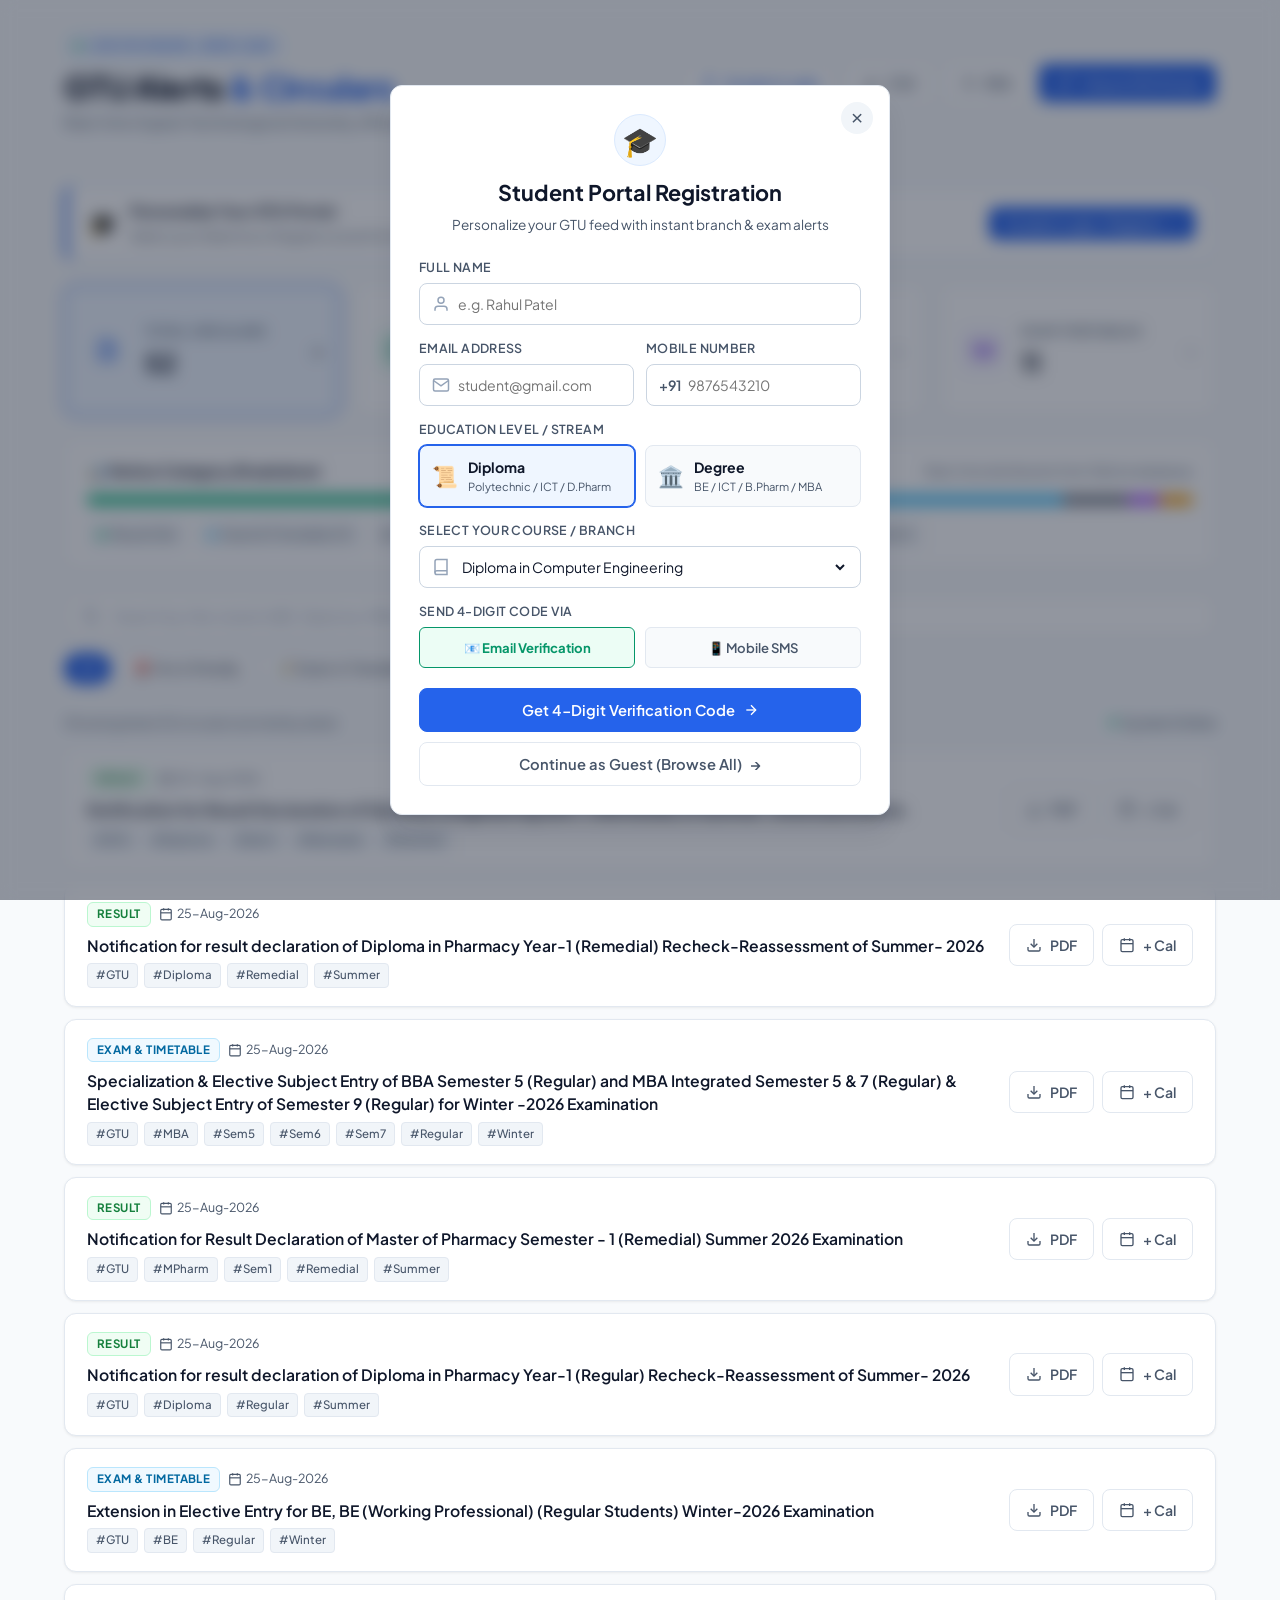
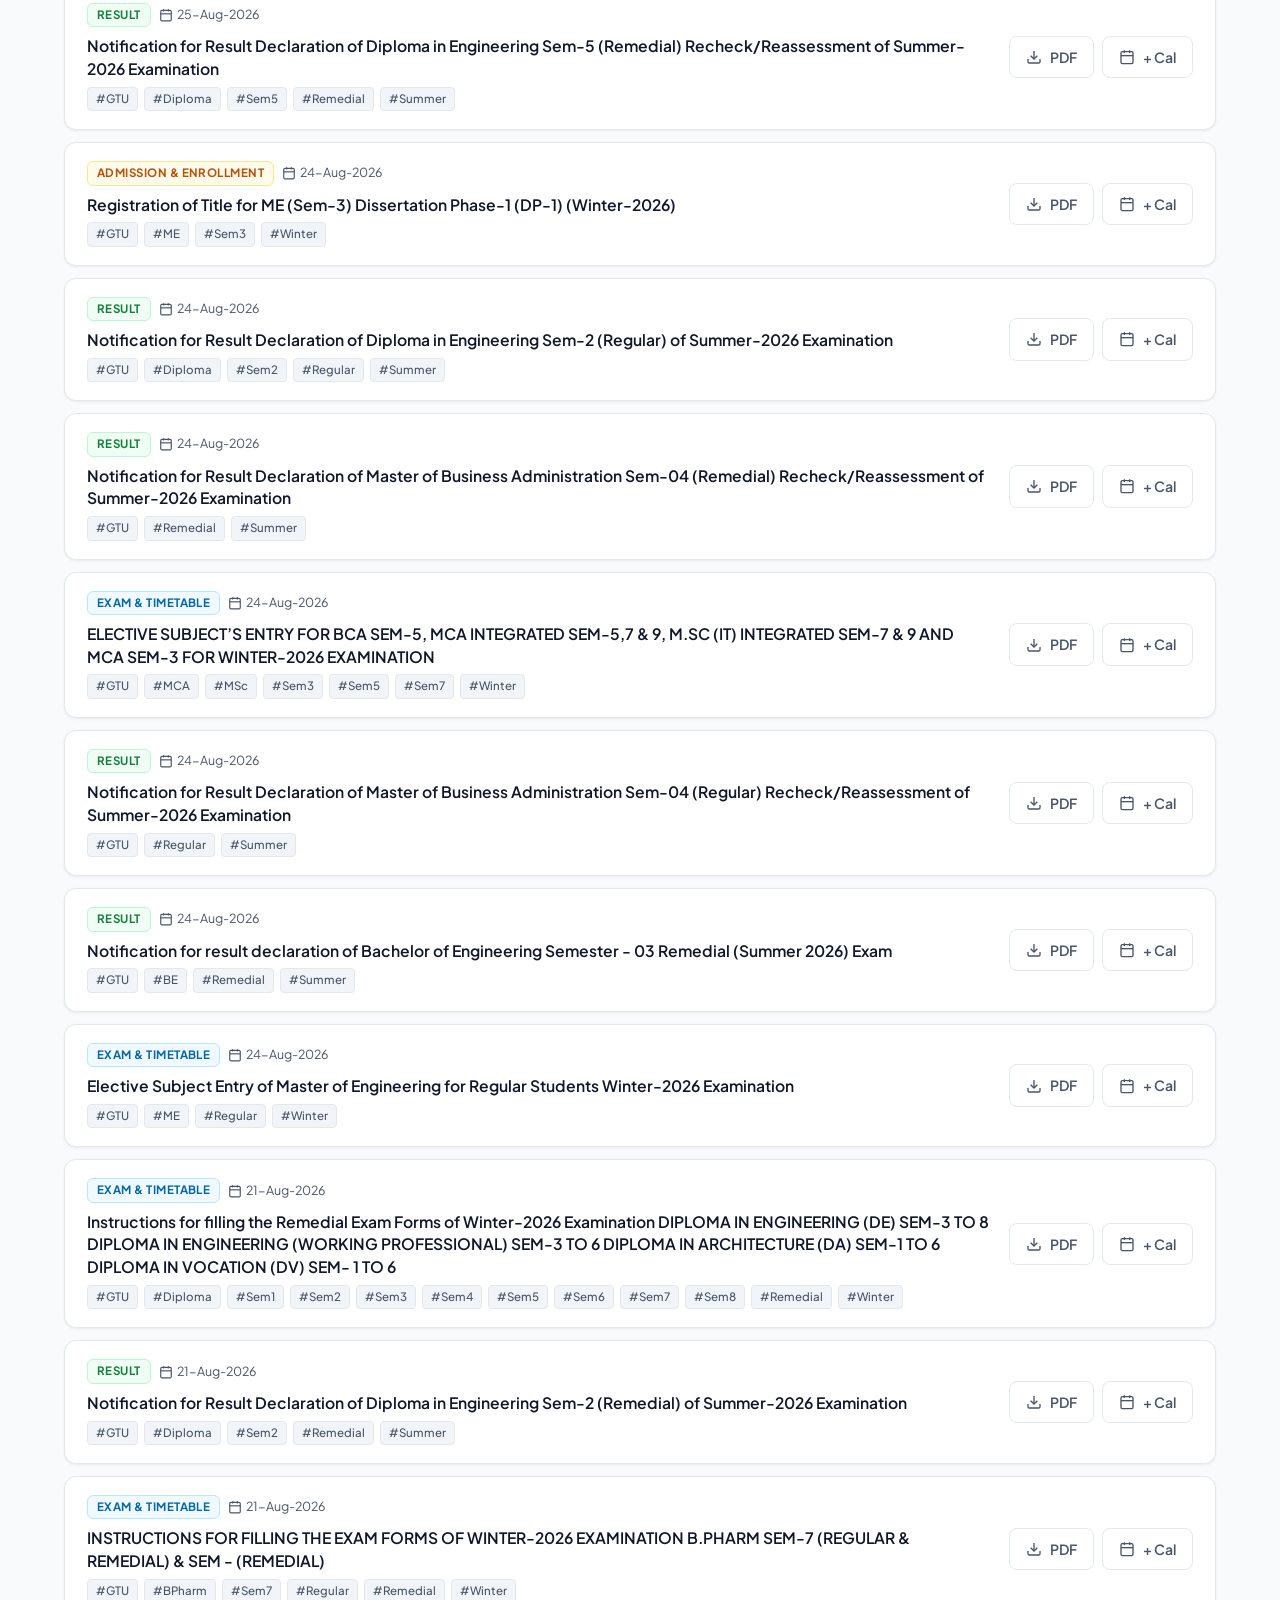
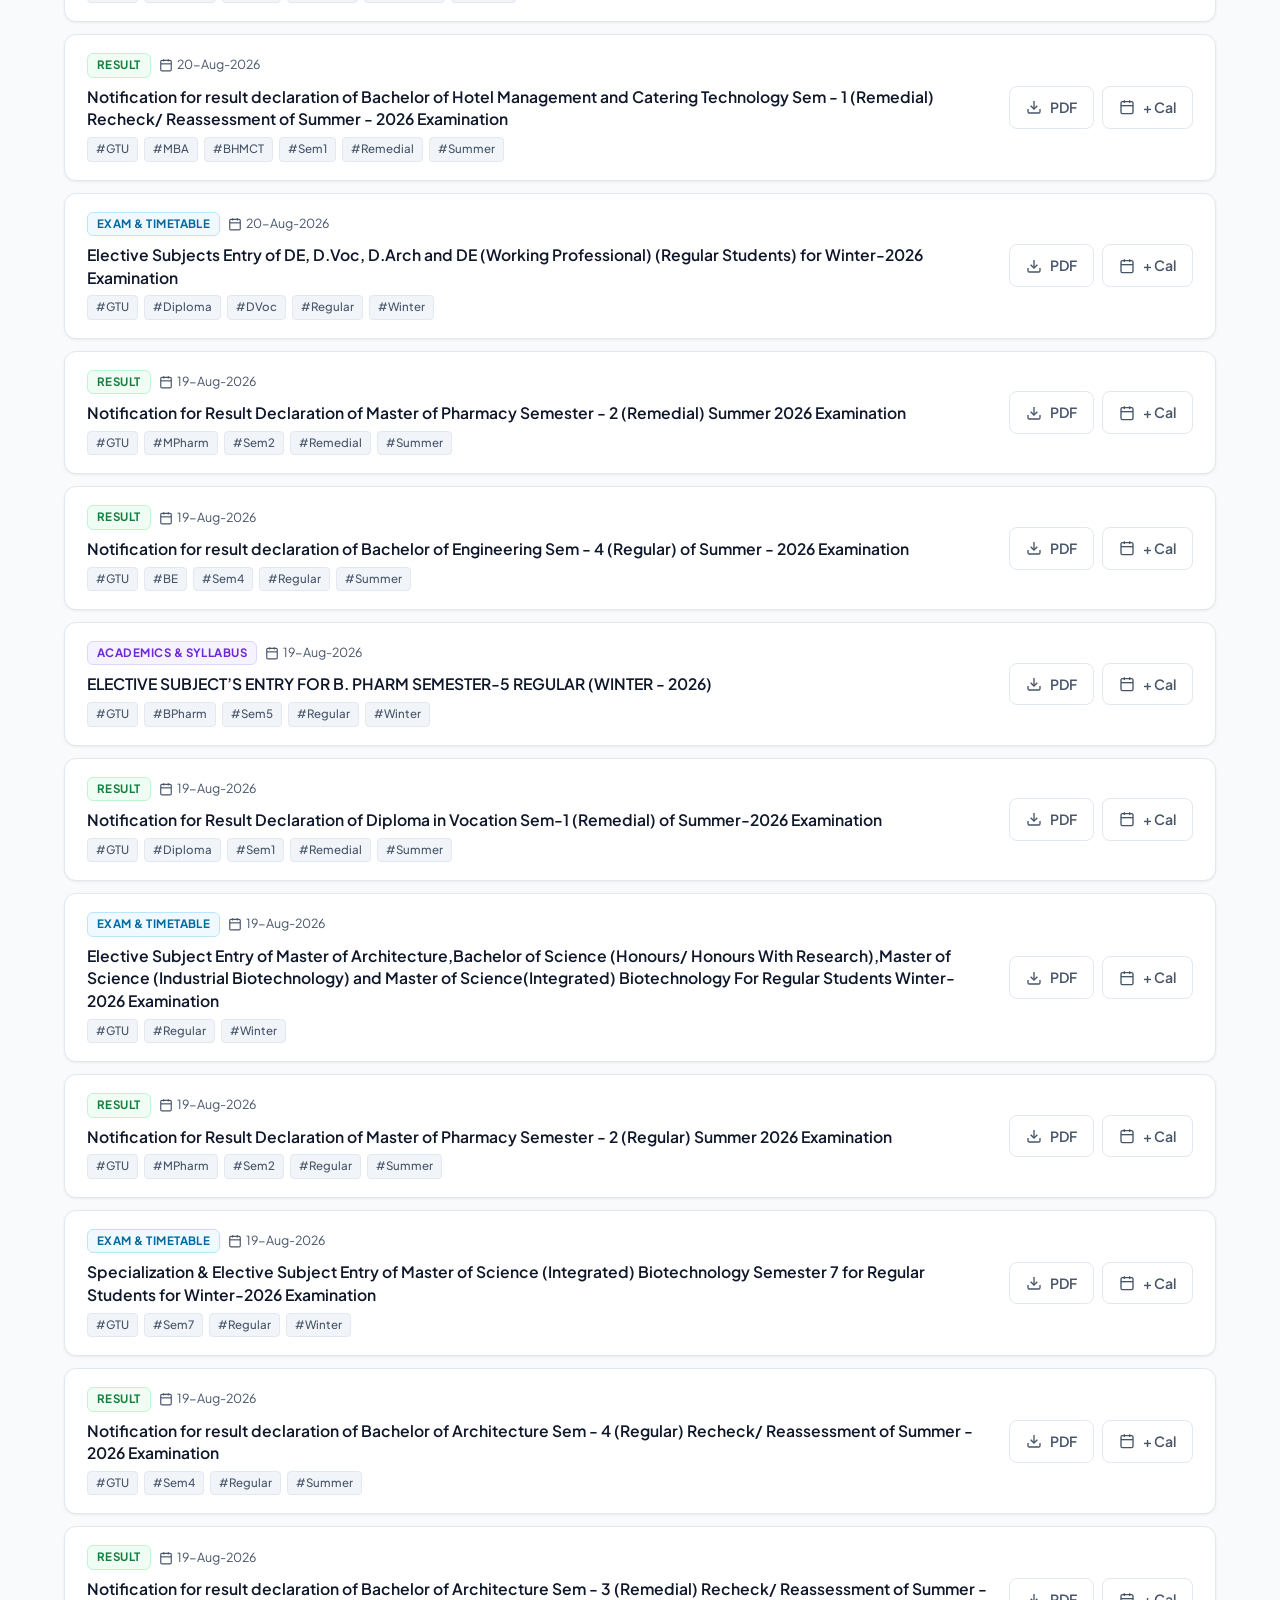
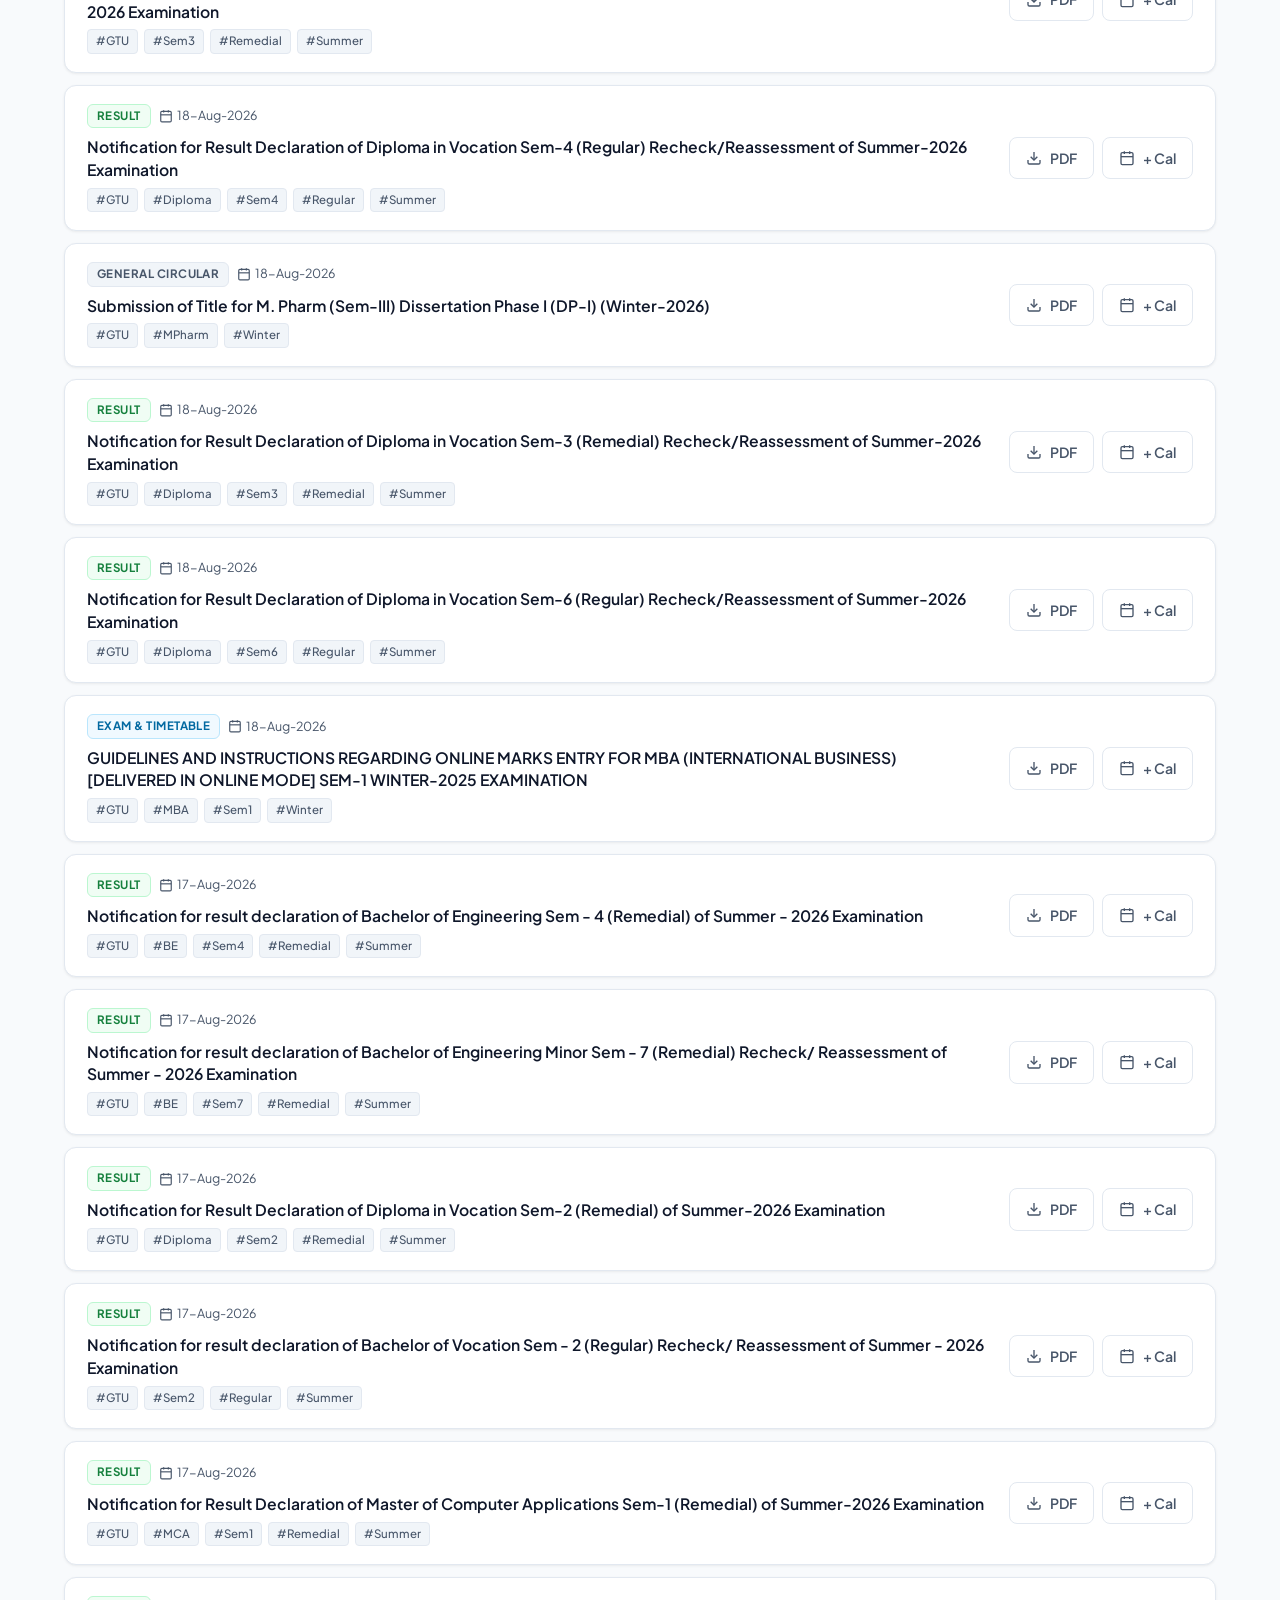
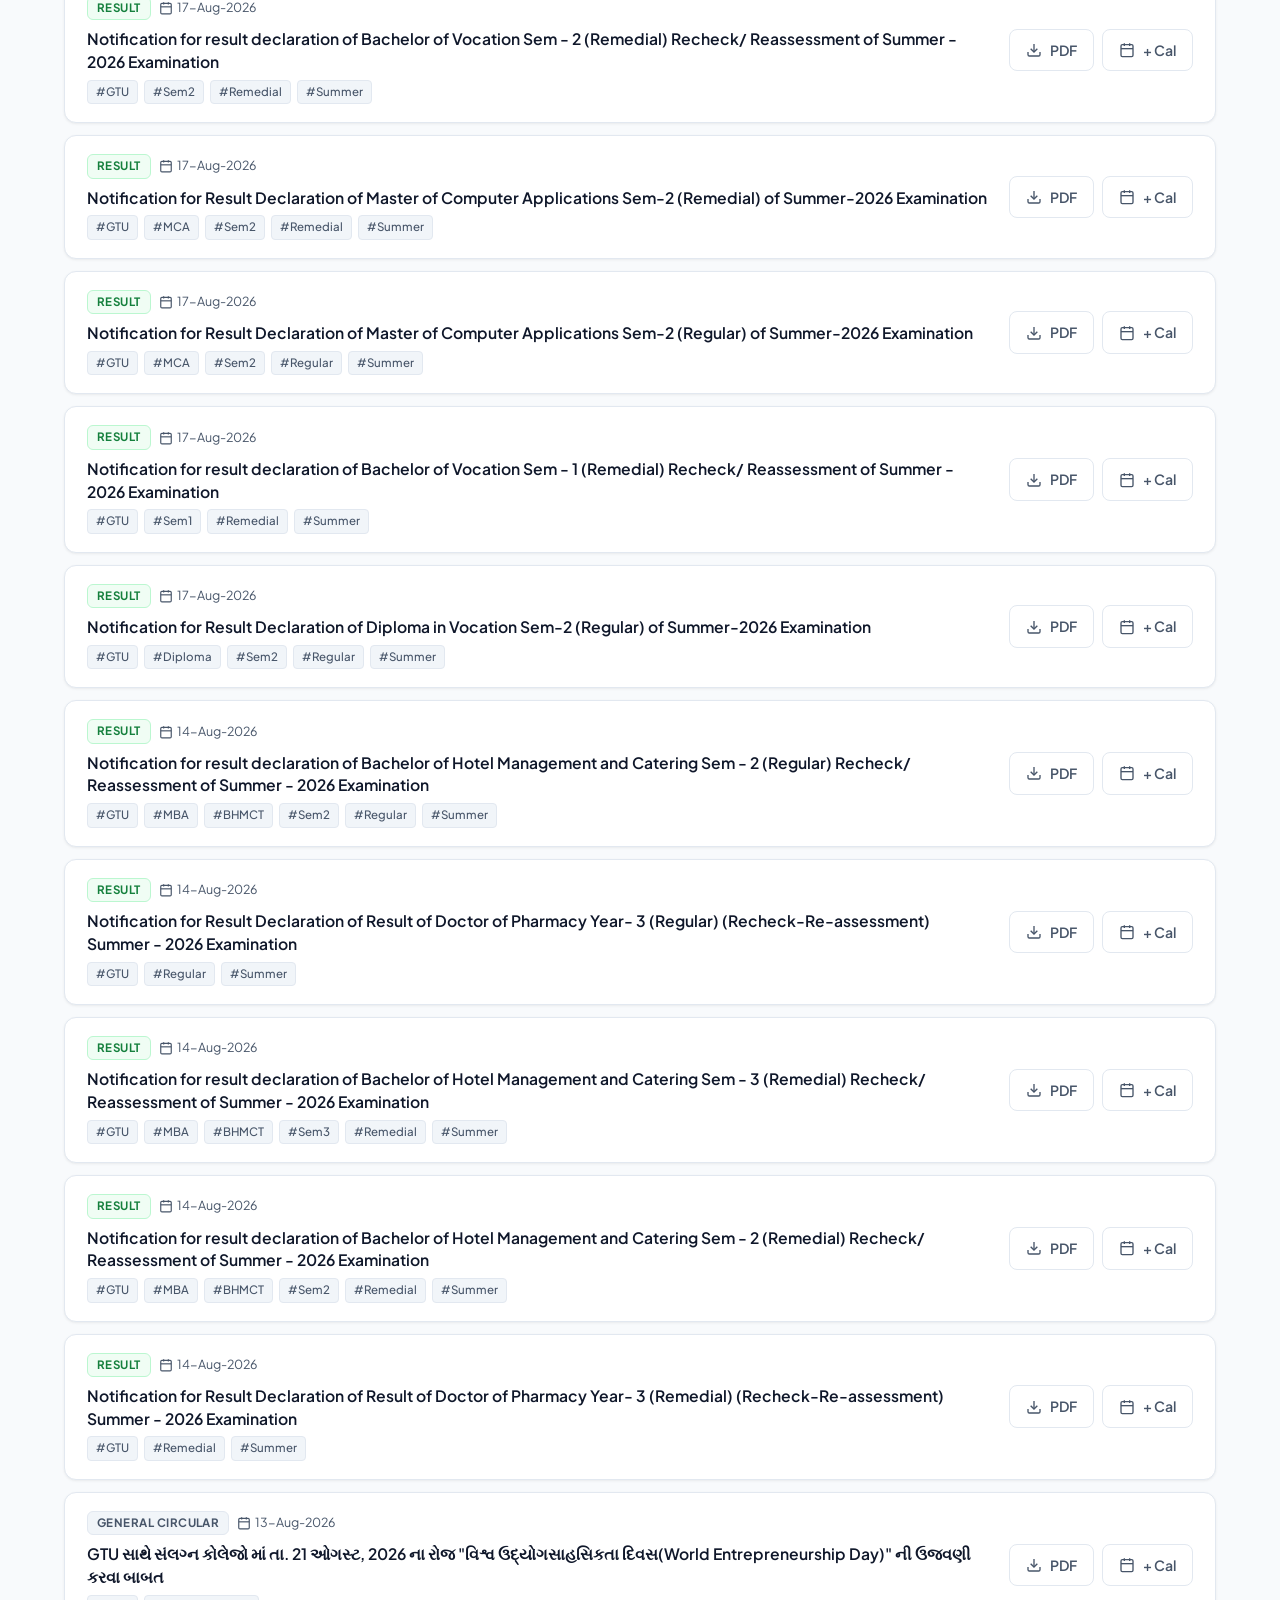
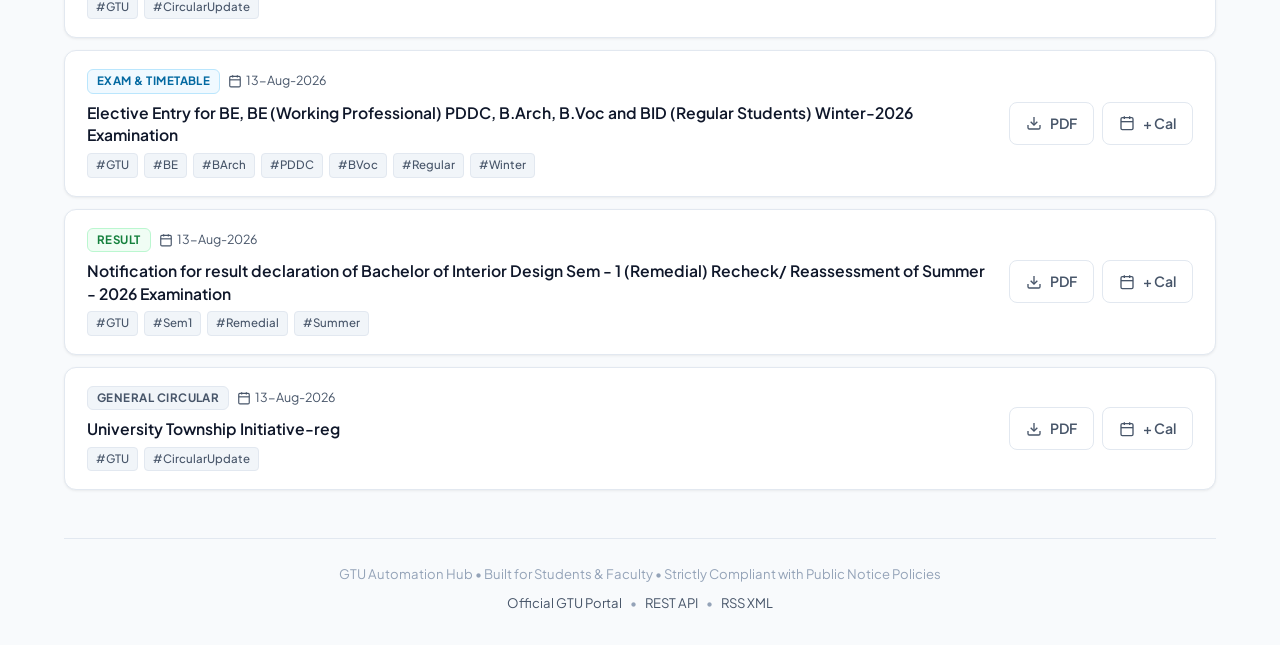
==== commit b5e72872: "feat: light theme UI, ICT diploma course, and zero-server GitHub Pages support" ====
--- a/web/index.html
+++ b/web/index.html
@@ -7,7 +7,7 @@
     <title>GTU Circulars & Alerts Portal | Live Dashboard</title>
     <meta name="description"
         content="Real-time GTU circulars tracker, examination timetables, results, and fee alerts monitor with live search, filters, and RSS feed.">
-    <meta name="theme-color" content="#6366f1">
+    <meta name="theme-color" content="#2563eb">
     <link rel="manifest" href="manifest.json">
     <!-- Google Fonts -->
     <link rel="preconnect" href="https://fonts.googleapis.com">
@@ -38,7 +38,8 @@
             <div class="header-actions">
                 <div id="user-profile-widget" class="user-widget">
                     <button class="btn btn-secondary btn-login" id="btn-login-trigger" onclick="openLoginModal()">
-                        <svg width="16" height="16" viewBox="0 0 24 24" fill="none" stroke="currentColor" stroke-width="2">
+                        <svg width="16" height="16" viewBox="0 0 24 24" fill="none" stroke="currentColor"
+                            stroke-width="2">
                             <path d="M20 21v-2a4 4 0 0 0-4-4H8a4 4 0 0 0-4 4v2"></path>
                             <circle cx="12" cy="7" r="4"></circle>
                         </svg>
@@ -97,14 +98,16 @@
                 </div>
             </div>
             <div class="banner-actions-right">
-                <button class="btn btn-secondary btn-sm" onclick="clearSearch(); fetchCirculars()">Show All Circulars</button>
+                <button class="btn btn-secondary btn-sm" onclick="clearSearch(); fetchCirculars()">Show All
+                    Circulars</button>
                 <button class="btn btn-primary btn-sm" onclick="openLoginModal()">Edit Profile</button>
             </div>
         </div>
 
         <!-- Stat Cards Grid (Clickable Filters) -->
         <section class="stats-grid">
-            <div class="stat-card clickable active" id="card-total" onclick="filterByStatCard('ALL')" title="Click to show all circulars" role="button" tabindex="0">
+            <div class="stat-card clickable active" id="card-total" onclick="filterByStatCard('ALL')"
+                title="Click to show all circulars" role="button" tabindex="0">
                 <div class="stat-icon-wrapper blue">
                     <svg width="24" height="24" viewBox="0 0 24 24" fill="none" stroke="currentColor" stroke-width="2">
                         <path d="M14 2H6a2 2 0 0 0-2 2v16a2 2 0 0 0 2 2h12a2 2 0 0 0 2-2V8z"></path>
@@ -121,7 +124,8 @@
                 <span class="stat-arrow">→</span>
             </div>
 
-            <div class="stat-card clickable" id="card-today" onclick="filterByStatCard('TODAY')" title="Click to view only today's circulars" role="button" tabindex="0">
+            <div class="stat-card clickable" id="card-today" onclick="filterByStatCard('TODAY')"
+                title="Click to view only today's circulars" role="button" tabindex="0">
                 <div class="stat-icon-wrapper green">
                     <svg width="24" height="24" viewBox="0 0 24 24" fill="none" stroke="currentColor" stroke-width="2">
                         <circle cx="12" cy="12" r="10"></circle>
@@ -135,7 +139,8 @@
                 <span class="stat-arrow">→</span>
             </div>
 
-            <div class="stat-card clickable" id="card-fees" onclick="filterByStatCard('Fee & Penalty')" title="Click to view fee & penalty notices" role="button" tabindex="0">
+            <div class="stat-card clickable" id="card-fees" onclick="filterByStatCard('Fee & Penalty')"
+                title="Click to view fee & penalty notices" role="button" tabindex="0">
                 <div class="stat-icon-wrapper red">
                     <svg width="24" height="24" viewBox="0 0 24 24" fill="none" stroke="currentColor" stroke-width="2">
                         <polygon points="7.86 2 16.14 2 22 7.86 22 16.14 16.14 22 7.86 22 2 16.14 2 7.86 7.86 2">
@@ -151,7 +156,8 @@
                 <span class="stat-arrow">→</span>
             </div>
 
-            <div class="stat-card clickable" id="card-exams" onclick="filterByStatCard('Exam & Timetable')" title="Click to view exam timetables & circulars" role="button" tabindex="0">
+            <div class="stat-card clickable" id="card-exams" onclick="filterByStatCard('Exam & Timetable')"
+                title="Click to view exam timetables & circulars" role="button" tabindex="0">
                 <div class="stat-icon-wrapper purple">
                     <svg width="24" height="24" viewBox="0 0 24 24" fill="none" stroke="currentColor" stroke-width="2">
                         <path d="M22 10v6M2 10l10-5 10 5-10 5z"></path>
@@ -231,7 +237,7 @@
         <div id="login-modal" class="modal-overlay" style="display: none;">
             <div class="modal-card">
                 <button class="modal-close" onclick="closeLoginModal()">&times;</button>
-                
+
                 <!-- Step 1: Student Information & Stream Selection -->
                 <div id="modal-step-info" class="modal-step">
                     <div class="modal-header">
@@ -244,7 +250,11 @@
                         <div class="form-group">
                             <label for="student-name">Full Name</label>
                             <div class="input-field-wrapper">
-                                <svg width="18" height="18" viewBox="0 0 24 24" fill="none" stroke="currentColor" stroke-width="2"><path d="M20 21v-2a4 4 0 0 0-4-4H8a4 4 0 0 0-4 4v2"></path><circle cx="12" cy="7" r="4"></circle></svg>
+                                <svg width="18" height="18" viewBox="0 0 24 24" fill="none" stroke="currentColor"
+                                    stroke-width="2">
+                                    <path d="M20 21v-2a4 4 0 0 0-4-4H8a4 4 0 0 0-4 4v2"></path>
+                                    <circle cx="12" cy="7" r="4"></circle>
+                                </svg>
                                 <input type="text" id="student-name" placeholder="e.g. Rahul Patel" required>
                             </div>
                         </div>
@@ -253,7 +263,13 @@
                             <div class="form-group">
                                 <label for="student-email">Email Address</label>
                                 <div class="input-field-wrapper">
-                                    <svg width="18" height="18" viewBox="0 0 24 24" fill="none" stroke="currentColor" stroke-width="2"><path d="M4 4h16c1.1 0 2 .9 2 2v12c0 1.1-.9 2-2 2H4c-1.1 0-2-.9-2-2V6c0-1.1.9-2 2-2z"></path><polyline points="22,6 12,13 2,6"></polyline></svg>
+                                    <svg width="18" height="18" viewBox="0 0 24 24" fill="none" stroke="currentColor"
+                                        stroke-width="2">
+                                        <path
+                                            d="M4 4h16c1.1 0 2 .9 2 2v12c0 1.1-.9 2-2 2H4c-1.1 0-2-.9-2-2V6c0-1.1.9-2 2-2z">
+                                        </path>
+                                        <polyline points="22,6 12,13 2,6"></polyline>
+                                    </svg>
                                     <input type="email" id="student-email" placeholder="student@gmail.com" required>
                                 </div>
                             </div>
@@ -262,7 +278,8 @@
                                 <label for="student-mobile">Mobile Number</label>
                                 <div class="input-field-wrapper">
                                     <span class="mobile-prefix">+91</span>
-                                    <input type="tel" id="student-mobile" placeholder="9876543210" pattern="[0-9]{10}" maxlength="10" required>
+                                    <input type="tel" id="student-mobile" placeholder="9876543210" pattern="[0-9]{10}"
+                                        maxlength="10" required>
                                 </div>
                             </div>
                         </div>
@@ -275,14 +292,14 @@
                                     <span class="stream-icon">📜</span>
                                     <div class="stream-details">
                                         <span class="stream-title">Diploma</span>
-                                        <span class="stream-desc">Polytechnic / D.Pharm</span>
+                                        <span class="stream-desc">Polytechnic / ICT / D.Pharm</span>
                                     </div>
                                 </div>
                                 <div class="stream-option" id="option-degree" onclick="selectStream('degree')">
                                     <span class="stream-icon">🏛️</span>
                                     <div class="stream-details">
                                         <span class="stream-title">Degree</span>
-                                        <span class="stream-desc">BE / B.Pharm / MBA / ME</span>
+                                        <span class="stream-desc">BE / ICT / B.Pharm / MBA</span>
                                     </div>
                                 </div>
                             </div>
@@ -292,9 +309,31 @@
                         <div class="form-group">
                             <label for="student-course">Select Your Course / Branch</label>
                             <div class="input-field-wrapper select-wrapper">
-                                <svg width="18" height="18" viewBox="0 0 24 24" fill="none" stroke="currentColor" stroke-width="2"><path d="M4 19.5A2.5 2.5 0 0 1 6.5 17H20"></path><path d="M6.5 2H20v20H6.5A2.5 2.5 0 0 1 4 19.5v-15A2.5 2.5 0 0 1 6.5 2z"></path></svg>
+                                <svg width="18" height="18" viewBox="0 0 24 24" fill="none" stroke="currentColor"
+                                    stroke-width="2">
+                                    <path d="M4 19.5A2.5 2.5 0 0 1 6.5 17H20"></path>
+                                    <path d="M6.5 2H20v20H6.5A2.5 2.5 0 0 1 4 19.5v-15A2.5 2.5 0 0 1 6.5 2z"></path>
+                                </svg>
                                 <select id="student-course" required>
-                                    <!-- Options injected dynamically by JS -->
+                                    <option value="Diploma in Computer Engineering">Diploma in Computer Engineering
+                                    </option>
+                                    <option value="Diploma in Information Technology (IT)">Diploma in Information
+                                        Technology (IT)</option>
+                                    <option value="Diploma in Information & Communication Technology (ICT)">Diploma in
+                                        Information & Communication Technology (ICT)</option>
+                                    <option value="Diploma in Mechanical Engineering">Diploma in Mechanical Engineering
+                                    </option>
+                                    <option value="Diploma in Civil Engineering">Diploma in Civil Engineering</option>
+                                    <option value="Diploma in Electrical Engineering">Diploma in Electrical Engineering
+                                    </option>
+                                    <option value="Diploma in Electronics & Communication (EC)">Diploma in Electronics &
+                                        Communication (EC)</option>
+                                    <option value="Diploma in Pharmacy (D.Pharm)">Diploma in Pharmacy (D.Pharm)</option>
+                                    <option value="Diploma in Chemical Engineering">Diploma in Chemical Engineering
+                                    </option>
+                                    <option value="Diploma in Automobile Engineering">Diploma in Automobile Engineering
+                                    </option>
+                                    <option value="Other Diploma Courses">Other Diploma Courses</option>
                                 </select>
                             </div>
                         </div>
@@ -315,9 +354,14 @@
                         <div class="modal-actions">
                             <button type="submit" class="btn btn-primary btn-block" id="btn-submit-info">
                                 <span>Get 4-Digit Verification Code</span>
-                                <svg width="16" height="16" viewBox="0 0 24 24" fill="none" stroke="currentColor" stroke-width="2"><line x1="5" y1="12" x2="19" y2="12"></line><polyline points="12 5 19 12 12 19"></polyline></svg>
+                                <svg width="16" height="16" viewBox="0 0 24 24" fill="none" stroke="currentColor"
+                                    stroke-width="2">
+                                    <line x1="5" y1="12" x2="19" y2="12"></line>
+                                    <polyline points="12 5 19 12 12 19"></polyline>
+                                </svg>
                             </button>
-                            <button type="button" class="btn btn-secondary btn-block btn-guest" onclick="continueAsGuest()">
+                            <button type="button" class="btn btn-secondary btn-block btn-guest"
+                                onclick="continueAsGuest()">
                                 <span>Continue as Guest (Browse All)</span>
                                 <span>→</span>
                             </button>
@@ -331,7 +375,7 @@
                         <div class="modal-icon-badge">🔐</div>
                         <h2>Enter 4-Digit Code</h2>
                         <p id="otp-destination-text">Code sent to your email</p>
-                        
+
                         <div class="demo-code-banner" id="demo-code-banner">
                             <span>✨ Instant Test OTP: <strong id="display-demo-code">----</strong></span>
                         </div>
@@ -339,16 +383,23 @@
 
                     <form id="otp-form" onsubmit="handleVerifyOtp(event)">
                         <div class="otp-inputs-wrapper">
-                            <input type="text" class="otp-box" id="otp-1" maxlength="1" pattern="[0-9]" inputmode="numeric" required autofocus autocomplete="off">
-                            <input type="text" class="otp-box" id="otp-2" maxlength="1" pattern="[0-9]" inputmode="numeric" required autocomplete="off">
-                            <input type="text" class="otp-box" id="otp-3" maxlength="1" pattern="[0-9]" inputmode="numeric" required autocomplete="off">
-                            <input type="text" class="otp-box" id="otp-4" maxlength="1" pattern="[0-9]" inputmode="numeric" required autocomplete="off">
+                            <input type="text" class="otp-box" id="otp-1" maxlength="1" pattern="[0-9]"
+                                inputmode="numeric" required autofocus autocomplete="off">
+                            <input type="text" class="otp-box" id="otp-2" maxlength="1" pattern="[0-9]"
+                                inputmode="numeric" required autocomplete="off">
+                            <input type="text" class="otp-box" id="otp-3" maxlength="1" pattern="[0-9]"
+                                inputmode="numeric" required autocomplete="off">
+                            <input type="text" class="otp-box" id="otp-4" maxlength="1" pattern="[0-9]"
+                                inputmode="numeric" required autocomplete="off">
                         </div>
 
                         <div class="modal-actions">
                             <button type="submit" class="btn btn-primary btn-block" id="btn-verify-otp">
                                 <span>Verify &amp; Enter Dashboard</span>
-                                <svg width="16" height="16" viewBox="0 0 24 24" fill="none" stroke="currentColor" stroke-width="2"><polyline points="20 6 9 17 4 12"></polyline></svg>
+                                <svg width="16" height="16" viewBox="0 0 24 24" fill="none" stroke="currentColor"
+                                    stroke-width="2">
+                                    <polyline points="20 6 9 17 4 12"></polyline>
+                                </svg>
                             </button>
                             <div class="otp-sub-actions">
                                 <button type="button" class="btn-text" onclick="resendOtp()">🔄 Resend Code</button>
--- a/web/style.css
+++ b/web/style.css
@@ -1,36 +1,53 @@
 :root {
-    --bg-primary: #0b0f19;
-    --bg-secondary: #111827;
-    --bg-card: rgba(17, 24, 39, 0.75);
-    --bg-card-hover: rgba(24, 34, 53, 0.9);
-    --border-color: rgba(255, 255, 255, 0.08);
-    --border-hover: rgba(99, 102, 241, 0.4);
+    /* Base Colors - Clean Professional Academic Light Palette */
+    --bg-primary: #f8fafc;
+    --bg-secondary: #ffffff;
+    --bg-card: #ffffff;
+    --bg-card-hover: #f1f5f9;
+    --border-color: #e2e8f0;
+    --border-hover: #cbd5e1;
     
-    --accent-primary: #6366f1;
-    --accent-primary-hover: #4f46e5;
-    --accent-gradient: linear-gradient(135deg, #6366f1 0%, #a855f7 50%, #ec4899 100%);
+    --accent-primary: #2563eb;
+    --accent-primary-hover: #1d4ed8;
+    --accent-navy: #1e293b;
+    --accent-light: #eff6ff;
     
-    --text-main: #f3f4f6;
-    --text-muted: #9ca3af;
-    --text-dim: #6b7280;
+    --text-main: #0f172a;
+    --text-muted: #475569;
+    --text-dim: #94a3b8;
     
-    --color-fee: #f43f5e;
-    --color-fee-bg: rgba(244, 63, 94, 0.12);
-    --color-exam: #38bdf8;
-    --color-exam-bg: rgba(56, 189, 248, 0.12);
-    --color-result: #10b981;
-    --color-result-bg: rgba(16, 185, 129, 0.12);
-    --color-admission: #f59e0b;
-    --color-admission-bg: rgba(245, 158, 11, 0.12);
-    --color-academic: #a855f7;
-    --color-academic-bg: rgba(168, 85, 247, 0.12);
+    /* Functional / Category Colors */
+    --color-fee: #b91c1c;
+    --color-fee-bg: #fef2f2;
+    --color-fee-border: #fecaca;
     
-    --font-heading: 'Outfit', sans-serif;
-    --font-body: 'Plus Jakarta Sans', sans-serif;
-    --shadow-card: 0 10px 30px -10px rgba(0, 0, 0, 0.5);
-    --radius-lg: 16px;
-    --radius-md: 12px;
-    --radius-sm: 8px;
+    --color-exam: #0369a1;
+    --color-exam-bg: #f0f9ff;
+    --color-exam-border: #bae6fd;
+    
+    --color-result: #15803d;
+    --color-result-bg: #f0fdf4;
+    --color-result-border: #bbf7d0;
+    
+    --color-admission: #b45309;
+    --color-admission-bg: #fffbeb;
+    --color-admission-border: #fde68a;
+    
+    --color-academic: #6d28d9;
+    --color-academic-bg: #f5f3ff;
+    --color-academic-border: #ddd6fe;
+    
+    --font-heading: 'Plus Jakarta Sans', -apple-system, BlinkMacSystemFont, 'Segoe UI', Roboto, sans-serif;
+    --font-body: 'Plus Jakarta Sans', -apple-system, BlinkMacSystemFont, 'Segoe UI', Roboto, sans-serif;
+    
+    --shadow-sm: 0 1px 2px 0 rgba(0, 0, 0, 0.05);
+    --shadow-card: 0 1px 3px 0 rgba(0, 0, 0, 0.06), 0 1px 2px -1px rgba(0, 0, 0, 0.04);
+    --shadow-card-hover: 0 8px 16px -4px rgba(15, 23, 42, 0.08), 0 2px 6px -2px rgba(15, 23, 42, 0.04);
+    --shadow-modal: 0 20px 25px -5px rgba(15, 23, 42, 0.1), 0 8px 10px -6px rgba(15, 23, 42, 0.06);
+    
+    --radius-lg: 12px;
+    --radius-md: 8px;
+    --radius-sm: 6px;
 }
 
 * {
@@ -47,28 +64,12 @@
     line-height: 1.6;
     overflow-x: hidden;
     position: relative;
-}
-
-/* Background Ambient Glows */
+    -webkit-font-smoothing: antialiased;
+}
+
+/* Hide funky glow bubbles */
 .background-glow {
-    position: fixed;
-    width: 500px;
-    height: 500px;
-    border-radius: 50%;
-    filter: blur(140px);
-    opacity: 0.15;
-    pointer-events: none;
-    z-index: 0;
-}
-.background-glow.top-left {
-    top: -100px;
-    left: -100px;
-    background: #6366f1;
-}
-.background-glow.bottom-right {
-    bottom: -100px;
-    right: -100px;
-    background: #ec4899;
+    display: none;
 }
 
 /* Container */
@@ -87,64 +88,70 @@
     align-items: center;
     flex-wrap: wrap;
     gap: 20px;
-    margin-bottom: 36px;
-    padding-bottom: 24px;
+    margin-bottom: 28px;
+    padding-bottom: 22px;
     border-bottom: 1px solid var(--border-color);
+}
+
+.brand-section {
+    display: flex;
+    flex-direction: column;
 }
 
 .brand-badge {
     display: inline-flex;
     align-items: center;
     gap: 8px;
-    padding: 4px 12px;
-    background: rgba(99, 102, 241, 0.15);
-    border: 1px solid rgba(99, 102, 241, 0.3);
+    padding: 4px 10px;
+    background: var(--accent-light);
+    border: 1px solid #bfdbfe;
     border-radius: 999px;
-    font-size: 0.75rem;
+    font-size: 0.72rem;
     font-weight: 700;
-    letter-spacing: 0.05em;
-    color: #818cf8;
+    letter-spacing: 0.04em;
+    color: var(--accent-primary);
     margin-bottom: 8px;
+    width: fit-content;
 }
 
 .pulse-dot {
-    width: 8px;
-    height: 8px;
+    width: 7px;
+    height: 7px;
     background-color: #10b981;
     border-radius: 50%;
-    box-shadow: 0 0 10px #10b981;
     animation: pulse 2s infinite;
 }
 
 @keyframes pulse {
     0%, 100% { opacity: 1; transform: scale(1); }
-    50% { opacity: 0.4; transform: scale(0.85); }
+    50% { opacity: 0.5; transform: scale(0.85); }
 }
 
 .brand-title {
     font-family: var(--font-heading);
-    font-size: 2.2rem;
+    font-size: 2rem;
     font-weight: 800;
     letter-spacing: -0.02em;
-    color: #ffffff;
+    color: var(--text-main);
+    line-height: 1.2;
 }
 
 .brand-title span {
-    background: var(--accent-gradient);
-    -webkit-background-clip: text;
-    -webkit-text-fill-color: transparent;
+    color: var(--accent-primary);
+    font-weight: 800;
 }
 
 .brand-subtitle {
     color: var(--text-muted);
-    font-size: 0.95rem;
+    font-size: 0.92rem;
     margin-top: 4px;
 }
 
 .header-actions {
     display: flex;
-    gap: 12px;
-    align-items: center;
+    gap: 10px;
+    align-items: center;
+    flex-wrap: wrap;
 }
 
 /* Buttons */
@@ -152,125 +159,121 @@
     display: inline-flex;
     align-items: center;
     gap: 8px;
-    padding: 10px 20px;
+    padding: 9px 16px;
     border-radius: var(--radius-md);
     font-family: var(--font-body);
     font-weight: 600;
-    font-size: 0.9rem;
+    font-size: 0.88rem;
     cursor: pointer;
     text-decoration: none;
-    transition: all 0.2s ease;
+    transition: all 0.15s ease;
     border: 1px solid transparent;
 }
 
 .btn-primary {
-    background: var(--accent-gradient);
+    background: var(--accent-primary);
     color: #ffffff;
-    box-shadow: 0 4px 20px rgba(99, 102, 241, 0.35);
+    border-color: var(--accent-primary);
 }
 
 .btn-primary:hover {
-    transform: translateY(-2px);
-    box-shadow: 0 6px 25px rgba(99, 102, 241, 0.5);
+    background: var(--accent-primary-hover);
+    border-color: var(--accent-primary-hover);
+    box-shadow: 0 2px 8px rgba(37, 99, 235, 0.25);
 }
 
 .btn-secondary {
-    background: var(--bg-card);
-    color: var(--text-main);
+    background: #ffffff;
+    color: var(--text-muted);
     border-color: var(--border-color);
 }
 
 .btn-secondary:hover {
-    background: var(--bg-card-hover);
+    background: #f8fafc;
+    color: var(--text-main);
     border-color: var(--border-hover);
-    transform: translateY(-2px);
 }
 
 /* Stats Grid */
 .stats-grid {
     display: grid;
     grid-template-columns: repeat(auto-fit, minmax(240px, 1fr));
-    gap: 18px;
-    margin-bottom: 32px;
+    gap: 16px;
+    margin-bottom: 24px;
 }
 
 .stat-card {
-    background: var(--bg-card);
-    backdrop-filter: blur(12px);
+    background: #ffffff;
     border: 1px solid var(--border-color);
     border-radius: var(--radius-lg);
-    padding: 20px;
+    padding: 18px 20px;
     display: flex;
     align-items: center;
     gap: 16px;
     box-shadow: var(--shadow-card);
-    transition: transform 0.2s ease, border-color 0.2s ease, box-shadow 0.2s ease, background 0.2s ease;
+    transition: all 0.2s ease;
 }
 
 .stat-card:hover {
-    transform: translateY(-3px);
+    box-shadow: var(--shadow-card-hover);
     border-color: var(--border-hover);
 }
 
 .stat-card.clickable {
     cursor: pointer;
     user-select: none;
-    position: relative;
 }
 
 .stat-card.clickable:hover {
-    transform: translateY(-4px);
-    border-color: rgba(99, 102, 241, 0.6);
-    box-shadow: 0 12px 30px -8px rgba(99, 102, 241, 0.25);
-    background: var(--bg-card-hover);
+    transform: translateY(-2px);
+    border-color: #93c5fd;
+    box-shadow: var(--shadow-card-hover);
 }
 
 .stat-card.clickable:active {
-    transform: translateY(-1px) scale(0.98);
+    transform: translateY(0);
 }
 
 .stat-card.clickable.active {
-    border-color: #6366f1;
-    background: rgba(99, 102, 241, 0.14);
-    box-shadow: 0 0 0 2px rgba(99, 102, 241, 0.4), 0 12px 30px -10px rgba(99, 102, 241, 0.35);
+    border-color: var(--accent-primary);
+    background: #eff6ff;
+    box-shadow: 0 0 0 2px rgba(37, 99, 235, 0.2);
 }
 
 .stat-card#card-today.clickable.active {
-    border-color: #10b981;
-    background: rgba(16, 185, 129, 0.14);
-    box-shadow: 0 0 0 2px rgba(16, 185, 129, 0.4), 0 12px 30px -10px rgba(16, 185, 129, 0.35);
+    border-color: #059669;
+    background: #ecfdf5;
+    box-shadow: 0 0 0 2px rgba(5, 150, 105, 0.2);
 }
 
 .stat-card#card-fees.clickable.active {
-    border-color: #f43f5e;
-    background: rgba(244, 63, 94, 0.14);
-    box-shadow: 0 0 0 2px rgba(244, 63, 94, 0.4), 0 12px 30px -10px rgba(244, 63, 94, 0.35);
+    border-color: #dc2626;
+    background: #fef2f2;
+    box-shadow: 0 0 0 2px rgba(220, 38, 38, 0.2);
 }
 
 .stat-card#card-exams.clickable.active {
-    border-color: #a855f7;
-    background: rgba(168, 85, 247, 0.14);
-    box-shadow: 0 0 0 2px rgba(168, 85, 247, 0.4), 0 12px 30px -10px rgba(168, 85, 247, 0.35);
+    border-color: #7c3aed;
+    background: #f5f3ff;
+    box-shadow: 0 0 0 2px rgba(124, 58, 237, 0.2);
 }
 
 .stat-arrow {
     margin-left: auto;
-    font-size: 1.1rem;
+    font-size: 1rem;
     color: var(--text-dim);
-    transition: transform 0.2s ease, color 0.2s ease, opacity 0.2s ease;
-    opacity: 0.4;
+    transition: all 0.2s ease;
 }
 
 .stat-card.clickable:hover .stat-arrow,
 .stat-card.clickable.active .stat-arrow {
-    transform: translateX(4px);
-    color: #ffffff;
-    opacity: 1;
+    color: var(--text-main);
+    transform: translateX(3px);
 }
 
 .stat-icon-wrapper {
-    width: 48px;
-    height: 48px;
+    width: 44px;
+    height: 44px;
     border-radius: var(--radius-md);
     display: flex;
     align-items: center;
@@ -278,34 +281,33 @@
     flex-shrink: 0;
 }
 
-.stat-icon-wrapper.blue { background: rgba(99, 102, 241, 0.15); color: #818cf8; }
-.stat-icon-wrapper.green { background: var(--color-result-bg); color: var(--color-result); }
-.stat-icon-wrapper.red { background: var(--color-fee-bg); color: var(--color-fee); }
-.stat-icon-wrapper.purple { background: var(--color-academic-bg); color: var(--color-academic); }
+.stat-icon-wrapper.blue { background: #eff6ff; color: #2563eb; }
+.stat-icon-wrapper.green { background: #ecfdf5; color: #059669; }
+.stat-icon-wrapper.red { background: #fef2f2; color: #dc2626; }
+.stat-icon-wrapper.purple { background: #f5f3ff; color: #7c3aed; }
 
 .stat-label {
-    font-size: 0.8rem;
-    color: var(--text-muted);
-    font-weight: 500;
+    font-size: 0.78rem;
+    color: var(--text-muted);
+    font-weight: 600;
     text-transform: uppercase;
-    letter-spacing: 0.05em;
+    letter-spacing: 0.04em;
 }
 
 .stat-number {
     font-family: var(--font-heading);
-    font-size: 1.7rem;
+    font-size: 1.6rem;
     font-weight: 700;
-    color: #ffffff;
-    margin-top: 2px;
-}
-
-/* Chart Section */
+    color: var(--text-main);
+    margin-top: 1px;
+}
+
+/* Category Breakdown Chart Section */
 .chart-section {
-    background: var(--bg-card);
-    backdrop-filter: blur(12px);
+    background: #ffffff;
     border: 1px solid var(--border-color);
     border-radius: var(--radius-lg);
-    padding: 20px 24px;
+    padding: 18px 22px;
     margin-bottom: 24px;
     box-shadow: var(--shadow-card);
 }
@@ -320,9 +322,9 @@
 }
 
 .chart-header h3 {
-    font-size: 1rem;
+    font-size: 0.95rem;
     font-weight: 700;
-    color: #ffffff;
+    color: var(--text-main);
 }
 
 .chart-subtitle {
@@ -332,27 +334,27 @@
 
 .category-bar-wrapper {
     display: flex;
-    height: 14px;
+    height: 10px;
     border-radius: 999px;
     overflow: hidden;
-    background: rgba(255, 255, 255, 0.05);
+    background: #e2e8f0;
     margin-bottom: 14px;
 }
 
 .bar-segment {
     height: 100%;
-    transition: width 0.6s ease, filter 0.2s ease, transform 0.2s ease;
+    transition: opacity 0.2s ease;
     cursor: pointer;
 }
 
 .bar-segment:hover {
-    filter: brightness(1.3);
+    opacity: 0.85;
 }
 
 .category-legend {
     display: flex;
     flex-wrap: wrap;
-    gap: 12px;
+    gap: 10px;
     font-size: 0.8rem;
     color: var(--text-muted);
 }
@@ -364,24 +366,24 @@
     cursor: pointer;
     padding: 4px 10px;
     border-radius: var(--radius-sm);
-    background: rgba(255, 255, 255, 0.03);
-    border: 1px solid transparent;
-    transition: all 0.2s ease;
+    background: #f8fafc;
+    border: 1px solid var(--border-color);
+    transition: all 0.15s ease;
     user-select: none;
+    font-weight: 500;
 }
 
 .legend-item:hover {
-    background: rgba(255, 255, 255, 0.08);
-    color: #ffffff;
-    border-color: rgba(255, 255, 255, 0.15);
-    transform: translateY(-1px);
+    background: #f1f5f9;
+    color: var(--text-main);
+    border-color: var(--border-hover);
 }
 
 .legend-item.active {
-    background: rgba(99, 102, 241, 0.2);
-    color: #ffffff;
-    border-color: rgba(99, 102, 241, 0.5);
-    font-weight: 600;
+    background: #eff6ff;
+    color: var(--accent-primary);
+    border-color: #bfdbfe;
+    font-weight: 700;
 }
 
 .legend-dot {
@@ -400,7 +402,7 @@
 .control-panel {
     display: flex;
     flex-direction: column;
-    gap: 16px;
+    gap: 14px;
     margin-bottom: 24px;
 }
 
@@ -408,17 +410,17 @@
     position: relative;
     display: flex;
     align-items: center;
-    background: var(--bg-card);
-    backdrop-filter: blur(12px);
-    border: 1px solid var(--border-color);
+    background: #ffffff;
+    border: 1px solid #cbd5e1;
     border-radius: var(--radius-lg);
     padding: 0 16px;
-    transition: border-color 0.2s;
+    box-shadow: var(--shadow-sm);
+    transition: all 0.15s ease;
 }
 
 .search-box:focus-within {
     border-color: var(--accent-primary);
-    box-shadow: 0 0 0 3px rgba(99, 102, 241, 0.2);
+    box-shadow: 0 0 0 3px rgba(37, 99, 235, 0.12);
 }
 
 .search-box svg {
@@ -428,58 +430,67 @@
 
 .search-box input {
     width: 100%;
-    padding: 14px 12px;
+    padding: 13px 12px;
     background: transparent;
     border: none;
     outline: none;
     color: var(--text-main);
-    font-size: 0.95rem;
+    font-size: 0.92rem;
     font-family: var(--font-body);
+}
+
+.search-box input::placeholder {
+    color: var(--text-dim);
 }
 
 .clear-search {
     background: transparent;
     border: none;
-    color: var(--text-muted);
-    font-size: 1.3rem;
+    color: var(--text-dim);
+    font-size: 1.2rem;
     cursor: pointer;
     padding: 0 4px;
+}
+
+.clear-search:hover {
+    color: var(--text-main);
 }
 
 /* Filter Pills */
 .filter-pills {
     display: flex;
-    gap: 10px;
+    gap: 8px;
     overflow-x: auto;
-    padding-bottom: 6px;
+    padding-bottom: 4px;
     scrollbar-width: none;
 }
 .filter-pills::-webkit-scrollbar { display: none; }
 
 .pill {
-    background: var(--bg-card);
+    background: #ffffff;
     border: 1px solid var(--border-color);
     color: var(--text-muted);
-    padding: 8px 16px;
+    padding: 7px 14px;
     border-radius: 999px;
-    font-size: 0.85rem;
+    font-size: 0.82rem;
     font-weight: 600;
     cursor: pointer;
     white-space: nowrap;
-    transition: all 0.2s ease;
+    transition: all 0.15s ease;
+    box-shadow: var(--shadow-sm);
 }
 
 .pill:hover {
     color: var(--text-main);
-    border-color: rgba(255, 255, 255, 0.2);
-    background: var(--bg-card-hover);
+    border-color: var(--border-hover);
+    background: #f8fafc;
 }
 
 .pill.active {
     background: var(--accent-primary);
     color: #ffffff;
     border-color: var(--accent-primary);
-    box-shadow: 0 2px 10px rgba(99, 102, 241, 0.3);
+    box-shadow: 0 2px 6px rgba(37, 99, 235, 0.25);
 }
 
 /* Results Header */
@@ -487,7 +498,7 @@
     display: flex;
     justify-content: space-between;
     align-items: center;
-    margin-bottom: 16px;
+    margin-bottom: 14px;
     font-size: 0.85rem;
     color: var(--text-muted);
 }
@@ -496,6 +507,7 @@
     display: inline-flex;
     align-items: center;
     gap: 6px;
+    font-weight: 500;
 }
 
 .status-indicator {
@@ -509,31 +521,29 @@
 .circulars-feed {
     display: flex;
     flex-direction: column;
-    gap: 14px;
+    gap: 12px;
     margin-bottom: 48px;
 }
 
 .circular-card {
-    background: var(--bg-card);
-    backdrop-filter: blur(12px);
+    background: #ffffff;
     border: 1px solid var(--border-color);
     border-radius: var(--radius-lg);
-    padding: 20px 24px;
+    padding: 18px 22px;
     display: flex;
     justify-content: space-between;
     align-items: center;
     gap: 20px;
     box-shadow: var(--shadow-card);
-    transition: all 0.25s cubic-bezier(0.4, 0, 0.2, 1);
+    transition: all 0.2s ease;
     cursor: pointer;
     user-select: none;
 }
 
 .circular-card:hover {
-    transform: translateY(-3px);
-    background: var(--bg-card-hover);
-    border-color: rgba(99, 102, 241, 0.4);
-    box-shadow: 0 10px 25px -8px rgba(99, 102, 241, 0.25);
+    transform: translateY(-2px);
+    border-color: #cbd5e1;
+    box-shadow: var(--shadow-card-hover);
 }
 
 .circular-main {
@@ -549,23 +559,24 @@
 }
 
 .category-tag {
-    font-size: 0.75rem;
+    font-size: 0.72rem;
     font-weight: 700;
-    padding: 3px 10px;
+    padding: 2px 9px;
     border-radius: var(--radius-sm);
     text-transform: uppercase;
     letter-spacing: 0.04em;
-}
-.category-tag.fee { background: var(--color-fee-bg); color: var(--color-fee); }
-.category-tag.exam { background: var(--color-exam-bg); color: var(--color-exam); }
-.category-tag.result { background: var(--color-result-bg); color: var(--color-result); }
-.category-tag.admission { background: var(--color-admission-bg); color: var(--color-admission); }
-.category-tag.academics { background: var(--color-academic-bg); color: var(--color-academic); }
-.category-tag.general { background: rgba(255, 255, 255, 0.08); color: var(--text-muted); }
+    border: 1px solid transparent;
+}
+.category-tag.fee { background: var(--color-fee-bg); color: var(--color-fee); border-color: var(--color-fee-border); }
+.category-tag.exam { background: var(--color-exam-bg); color: var(--color-exam); border-color: var(--color-exam-border); }
+.category-tag.result { background: var(--color-result-bg); color: var(--color-result); border-color: var(--color-result-border); }
+.category-tag.admission { background: var(--color-admission-bg); color: var(--color-admission); border-color: var(--color-admission-border); }
+.category-tag.academics { background: var(--color-academic-bg); color: var(--color-academic); border-color: var(--color-academic-border); }
+.category-tag.general { background: #f1f5f9; color: var(--text-muted); border-color: var(--border-color); }
 
 .circular-date {
-    font-size: 0.8rem;
-    color: var(--text-dim);
+    font-size: 0.78rem;
+    color: var(--text-muted);
     display: flex;
     align-items: center;
     gap: 4px;
@@ -573,23 +584,22 @@
 
 .circular-title {
     font-family: var(--font-heading);
-    font-size: 1.05rem;
+    font-size: 0.98rem;
     font-weight: 600;
-    color: #ffffff;
-    line-height: 1.4;
-    margin-bottom: 8px;
+    color: var(--text-main);
+    line-height: 1.45;
+    margin-bottom: 6px;
 }
 
 .title-link {
-    color: #ffffff;
+    color: var(--text-main);
     text-decoration: none;
-    transition: color 0.2s ease;
+    transition: color 0.15s ease;
 }
 
 .circular-card:hover .title-link,
 .title-link:hover {
-    color: #818cf8;
-    text-decoration: underline;
+    color: var(--accent-primary);
 }
 
 .circular-tags-list {
@@ -603,25 +613,31 @@
     font-size: 0.72rem;
     padding: 2px 8px;
     border-radius: 4px;
-    background: rgba(255, 255, 255, 0.05);
-    color: #818cf8;
-    border: 1px solid rgba(255, 255, 255, 0.05);
-    font-weight: 600;
+    background: #f1f5f9;
+    color: var(--text-muted);
+    border: 1px solid var(--border-color);
+    font-weight: 500;
 }
 
 .deadline-highlight {
-    margin-top: 8px;
-    font-size: 0.82rem;
-    color: #fbbf24;
-    background: rgba(245, 158, 11, 0.1);
-    padding: 4px 10px;
-    border-radius: 6px;
-    border-left: 3px solid #fbbf24;
+    margin-top: 6px;
+    font-size: 0.8rem;
+    color: #92400e;
+    background: #fffbeb;
+    padding: 3px 8px;
+    border-radius: 4px;
+    border-left: 3px solid #d97706;
     display: inline-block;
+    font-weight: 500;
 }
 
 .card-action-btn {
     flex-shrink: 0;
+}
+
+.card-action-btn .btn {
+    padding: 7px 14px;
+    font-size: 0.82rem;
 }
 
 /* Loading & Empty States */
@@ -629,16 +645,19 @@
     text-align: center;
     padding: 60px 20px;
     color: var(--text-muted);
+    background: #ffffff;
+    border: 1px solid var(--border-color);
+    border-radius: var(--radius-lg);
 }
 
 .spinner {
-    width: 36px;
-    height: 36px;
-    border: 3px solid rgba(255, 255, 255, 0.1);
+    width: 32px;
+    height: 32px;
+    border: 3px solid #e2e8f0;
     border-top-color: var(--accent-primary);
     border-radius: 50%;
     animation: spin 0.8s linear infinite;
-    margin: 0 auto 16px;
+    margin: 0 auto 14px;
 }
 
 @keyframes spin {
@@ -650,17 +669,17 @@
     position: fixed;
     bottom: 24px;
     right: 24px;
-    background: #1e293b;
-    border: 1px solid var(--accent-primary);
+    background: var(--text-main);
     color: #ffffff;
     padding: 12px 20px;
     border-radius: var(--radius-md);
-    box-shadow: 0 10px 25px rgba(0, 0, 0, 0.5);
-    font-size: 0.9rem;
+    box-shadow: var(--shadow-modal);
+    font-size: 0.88rem;
     opacity: 0;
-    transform: translateY(20px);
-    transition: all 0.3s ease;
+    transform: translateY(12px);
+    transition: all 0.25s ease;
     z-index: 999;
+    font-weight: 500;
 }
 .toast.show {
     opacity: 1;
@@ -670,7 +689,7 @@
 /* Footer */
 .app-footer {
     text-align: center;
-    font-size: 0.85rem;
+    font-size: 0.82rem;
     color: var(--text-dim);
     padding-top: 24px;
     border-top: 1px solid var(--border-color);
@@ -683,8 +702,8 @@
 .footer-links a {
     color: var(--text-muted);
     text-decoration: none;
-    margin: 0 4px;
-    transition: color 0.2s;
+    margin: 0 6px;
+    transition: color 0.15s;
 }
 
 .footer-links a:hover {
@@ -725,14 +744,14 @@
     left: 0;
     width: 100vw;
     height: 100vh;
-    background: rgba(11, 15, 25, 0.82);
-    backdrop-filter: blur(16px);
+    background: rgba(15, 23, 42, 0.45);
+    backdrop-filter: blur(8px);
     display: flex;
     align-items: center;
     justify-content: center;
     padding: 20px;
     z-index: 9999;
-    animation: fadeIn 0.25s ease-out;
+    animation: fadeIn 0.2s ease-out;
 }
 
 @keyframes fadeIn {
@@ -741,91 +760,91 @@
 }
 
 .modal-card {
-    background: #111827;
-    border: 1px solid rgba(99, 102, 241, 0.35);
-    box-shadow: 0 25px 60px -15px rgba(0, 0, 0, 0.8), 0 0 40px rgba(99, 102, 241, 0.2);
+    background: #ffffff;
+    border: 1px solid var(--border-color);
+    box-shadow: var(--shadow-modal);
     border-radius: var(--radius-lg);
     width: 100%;
-    max-width: 520px;
-    padding: 32px;
+    max-width: 500px;
+    padding: 28px;
     position: relative;
     max-height: 90vh;
     overflow-y: auto;
-    animation: slideUp 0.3s cubic-bezier(0.16, 1, 0.3, 1);
+    animation: slideUp 0.25s ease-out;
 }
 
 @keyframes slideUp {
-    from { opacity: 0; transform: translateY(24px) scale(0.96); }
-    to { opacity: 1; transform: translateY(0) scale(1); }
+    from { opacity: 0; transform: translateY(16px); }
+    to { opacity: 1; transform: translateY(0); }
 }
 
 .modal-close {
     position: absolute;
-    top: 18px;
-    right: 20px;
-    background: rgba(255, 255, 255, 0.06);
+    top: 16px;
+    right: 16px;
+    background: #f1f5f9;
     border: none;
     color: var(--text-muted);
-    font-size: 1.5rem;
-    width: 34px;
-    height: 34px;
+    font-size: 1.3rem;
+    width: 32px;
+    height: 32px;
     border-radius: 50%;
     cursor: pointer;
     display: flex;
     align-items: center;
     justify-content: center;
-    transition: all 0.2s ease;
+    transition: all 0.15s ease;
 }
 
 .modal-close:hover {
-    background: rgba(244, 63, 94, 0.2);
-    color: #f43f5e;
+    background: #fee2e2;
+    color: #dc2626;
 }
 
 .modal-header {
     text-align: center;
-    margin-bottom: 24px;
+    margin-bottom: 22px;
 }
 
 .modal-icon-badge {
-    font-size: 2rem;
-    width: 60px;
-    height: 60px;
-    background: rgba(99, 102, 241, 0.15);
-    border: 1px solid rgba(99, 102, 241, 0.3);
+    font-size: 1.8rem;
+    width: 52px;
+    height: 52px;
+    background: #eff6ff;
+    border: 1px solid #dbeafe;
     border-radius: 50%;
     display: flex;
     align-items: center;
     justify-content: center;
-    margin: 0 auto 12px;
+    margin: 0 auto 10px;
 }
 
 .modal-header h2 {
     font-family: var(--font-heading);
-    font-size: 1.5rem;
+    font-size: 1.35rem;
     font-weight: 700;
-    color: #ffffff;
-    margin-bottom: 6px;
+    color: var(--text-main);
+    margin-bottom: 4px;
 }
 
 .modal-header p {
-    font-size: 0.88rem;
+    font-size: 0.85rem;
     color: var(--text-muted);
 }
 
 /* Form Controls */
 .form-group {
-    margin-bottom: 16px;
+    margin-bottom: 14px;
 }
 
 .form-group label {
     display: block;
-    font-size: 0.8rem;
+    font-size: 0.78rem;
     font-weight: 600;
     color: var(--text-muted);
-    margin-bottom: 6px;
+    margin-bottom: 5px;
     text-transform: uppercase;
-    letter-spacing: 0.04em;
+    letter-spacing: 0.03em;
 }
 
 .form-row {
@@ -843,22 +862,22 @@
 .input-field-wrapper {
     display: flex;
     align-items: center;
-    background: rgba(17, 24, 39, 0.9);
-    border: 1px solid var(--border-color);
+    background: #ffffff;
+    border: 1px solid #cbd5e1;
     border-radius: var(--radius-md);
-    padding: 0 14px;
-    height: 46px;
-    transition: all 0.2s ease;
+    padding: 0 12px;
+    height: 42px;
+    transition: all 0.15s ease;
 }
 
 .input-field-wrapper:focus-within {
     border-color: var(--accent-primary);
-    box-shadow: 0 0 0 3px rgba(99, 102, 241, 0.25);
+    box-shadow: 0 0 0 3px rgba(37, 99, 235, 0.12);
 }
 
 .input-field-wrapper svg {
     color: var(--text-dim);
-    margin-right: 10px;
+    margin-right: 8px;
     flex-shrink: 0;
 }
 
@@ -866,9 +885,9 @@
 .input-field-wrapper select {
     background: transparent;
     border: none;
-    color: #ffffff;
+    color: var(--text-main);
     font-family: var(--font-body);
-    font-size: 0.92rem;
+    font-size: 0.88rem;
     width: 100%;
     outline: none;
 }
@@ -878,15 +897,15 @@
 }
 
 .input-field-wrapper select option {
-    background: #111827;
-    color: #ffffff;
+    background: #ffffff;
+    color: var(--text-main);
 }
 
 .mobile-prefix {
-    font-size: 0.9rem;
+    font-size: 0.88rem;
     font-weight: 600;
     color: var(--text-muted);
-    margin-right: 8px;
+    margin-right: 6px;
     user-select: none;
 }
 
@@ -894,35 +913,35 @@
 .stream-toggle-group {
     display: grid;
     grid-template-columns: 1fr 1fr;
-    gap: 12px;
+    gap: 10px;
 }
 
 .stream-option {
-    background: rgba(255, 255, 255, 0.03);
+    background: #f8fafc;
     border: 1px solid var(--border-color);
     border-radius: var(--radius-md);
-    padding: 12px 14px;
-    display: flex;
-    align-items: center;
-    gap: 12px;
-    cursor: pointer;
-    transition: all 0.2s ease;
+    padding: 10px 12px;
+    display: flex;
+    align-items: center;
+    gap: 10px;
+    cursor: pointer;
+    transition: all 0.15s ease;
     user-select: none;
 }
 
 .stream-option:hover {
-    background: rgba(255, 255, 255, 0.07);
-    border-color: rgba(99, 102, 241, 0.4);
+    background: #f1f5f9;
+    border-color: var(--border-hover);
 }
 
 .stream-option.active {
-    background: rgba(99, 102, 241, 0.15);
+    background: #eff6ff;
     border-color: var(--accent-primary);
-    box-shadow: 0 0 15px rgba(99, 102, 241, 0.3);
+    box-shadow: 0 0 0 1px var(--accent-primary);
 }
 
 .stream-icon {
-    font-size: 1.5rem;
+    font-size: 1.3rem;
 }
 
 .stream-details {
@@ -932,12 +951,12 @@
 
 .stream-title {
     font-weight: 700;
-    font-size: 0.95rem;
-    color: #ffffff;
+    font-size: 0.88rem;
+    color: var(--text-main);
 }
 
 .stream-desc {
-    font-size: 0.72rem;
+    font-size: 0.7rem;
     color: var(--text-muted);
 }
 
@@ -949,122 +968,121 @@
 }
 
 .channel-option {
-    background: rgba(255, 255, 255, 0.03);
+    background: #f8fafc;
     border: 1px solid var(--border-color);
     border-radius: var(--radius-sm);
-    padding: 10px 12px;
+    padding: 9px 10px;
     text-align: center;
-    font-size: 0.85rem;
+    font-size: 0.82rem;
     font-weight: 600;
     color: var(--text-muted);
     cursor: pointer;
-    transition: all 0.2s ease;
+    transition: all 0.15s ease;
     user-select: none;
 }
 
 .channel-option:hover {
-    background: rgba(255, 255, 255, 0.06);
-    color: #ffffff;
+    background: #f1f5f9;
+    color: var(--text-main);
 }
 
 .channel-option.active {
-    background: rgba(16, 185, 129, 0.15);
-    border-color: #10b981;
-    color: #10b981;
+    background: #ecfdf5;
+    border-color: #059669;
+    color: #059669;
     font-weight: 700;
 }
 
 /* Modal Actions */
 .modal-actions {
-    margin-top: 24px;
+    margin-top: 20px;
     display: flex;
     flex-direction: column;
-    gap: 12px;
+    gap: 10px;
     align-items: center;
 }
 
 .btn-block {
     width: 100%;
     justify-content: center;
-    height: 48px;
-    font-size: 1rem;
+    height: 44px;
+    font-size: 0.92rem;
 }
 
 .btn-link {
     background: none;
     border: none;
     color: var(--text-muted);
-    font-size: 0.85rem;
+    font-size: 0.82rem;
     cursor: pointer;
     text-decoration: underline;
-    transition: color 0.2s;
+    transition: color 0.15s;
 }
 
 .btn-link:hover {
-    color: #ffffff;
+    color: var(--text-main);
 }
 
 .btn-text {
     background: none;
     border: none;
     color: var(--accent-primary);
-    font-size: 0.85rem;
+    font-size: 0.82rem;
     font-weight: 600;
     cursor: pointer;
-    transition: color 0.2s;
+    transition: color 0.15s;
 }
 
 .btn-text:hover {
-    color: #818cf8;
+    color: var(--accent-primary-hover);
     text-decoration: underline;
 }
 
 /* 4-Digit OTP Box Grid */
 .demo-code-banner {
-    margin-top: 12px;
-    padding: 6px 14px;
-    background: rgba(16, 185, 129, 0.12);
-    border: 1px dashed #10b981;
+    margin-top: 10px;
+    padding: 5px 12px;
+    background: #ecfdf5;
+    border: 1px dashed #059669;
     border-radius: 999px;
     display: inline-block;
-    font-size: 0.82rem;
-    color: #10b981;
+    font-size: 0.78rem;
+    color: #059669;
+    font-weight: 600;
 }
 
 .otp-inputs-wrapper {
     display: flex;
     justify-content: center;
-    gap: 16px;
-    margin: 28px 0;
+    gap: 12px;
+    margin: 22px 0;
 }
 
 .otp-box {
-    width: 58px;
-    height: 64px;
-    background: rgba(17, 24, 39, 0.95);
-    border: 2px solid var(--border-color);
+    width: 52px;
+    height: 56px;
+    background: #ffffff;
+    border: 2px solid #cbd5e1;
     border-radius: var(--radius-md);
     text-align: center;
     font-family: var(--font-heading);
-    font-size: 1.8rem;
+    font-size: 1.6rem;
     font-weight: 700;
-    color: #ffffff;
+    color: var(--text-main);
     outline: none;
-    transition: all 0.2s ease;
+    transition: all 0.15s ease;
 }
 
 .otp-box:focus {
     border-color: var(--accent-primary);
-    box-shadow: 0 0 0 4px rgba(99, 102, 241, 0.3);
-    background: #1e293b;
-    transform: translateY(-2px);
+    box-shadow: 0 0 0 3px rgba(37, 99, 235, 0.15);
 }
 
 .otp-sub-actions {
     display: flex;
     justify-content: space-between;
     width: 100%;
-    padding: 0 10px;
+    padding: 0 4px;
 }
 
 /* User Widget in Header */
@@ -1074,30 +1092,29 @@
 }
 
 .user-badge-btn {
-    background: rgba(99, 102, 241, 0.15);
-    border: 1px solid rgba(99, 102, 241, 0.4);
-    color: #818cf8;
-    padding: 8px 14px;
+    background: #eff6ff;
+    border: 1px solid #bfdbfe;
+    color: #1e40af;
+    padding: 7px 12px;
     border-radius: var(--radius-md);
-    font-size: 0.85rem;
+    font-size: 0.82rem;
     font-weight: 600;
     display: inline-flex;
     align-items: center;
-    gap: 8px;
-    cursor: pointer;
-    transition: all 0.2s ease;
+    gap: 6px;
+    cursor: pointer;
+    transition: all 0.15s ease;
 }
 
 .user-badge-btn:hover {
-    background: rgba(99, 102, 241, 0.25);
-    border-color: var(--accent-primary);
-    color: #ffffff;
+    background: #dbeafe;
+    border-color: #93c5fd;
 }
 
 .btn-logout-small {
     background: none;
     border: none;
-    color: #f43f5e;
+    color: #dc2626;
     font-size: 0.75rem;
     margin-left: 6px;
     cursor: pointer;
@@ -1108,125 +1125,106 @@
     text-decoration: underline;
 }
 
-/* =========================================================
-   Prominent Student Banner Styles
-   ========================================================= */
+/* Student Banner Styles */
 .btn-login {
-    background: rgba(99, 102, 241, 0.15) !important;
-    border: 1px solid rgba(99, 102, 241, 0.5) !important;
-    color: #818cf8 !important;
-    font-weight: 700 !important;
-    box-shadow: 0 0 15px rgba(99, 102, 241, 0.25);
+    background: #ffffff !important;
+    border: 1px solid #cbd5e1 !important;
+    color: var(--accent-primary) !important;
+    font-weight: 600 !important;
 }
 
 .btn-login:hover {
-    background: rgba(99, 102, 241, 0.3) !important;
-    color: #ffffff !important;
-    transform: translateY(-2px);
-    box-shadow: 0 0 20px rgba(99, 102, 241, 0.4);
+    background: #eff6ff !important;
+    border-color: #93c5fd !important;
 }
 
 .student-banner {
-    background: linear-gradient(135deg, rgba(99, 102, 241, 0.16) 0%, rgba(168, 85, 247, 0.16) 100%);
-    border: 1px solid rgba(99, 102, 241, 0.35);
+    background: #ffffff;
+    border: 1px solid #bfdbfe;
+    border-left: 4px solid var(--accent-primary);
     border-radius: var(--radius-lg);
-    padding: 16px 22px;
+    padding: 14px 20px;
     margin-bottom: 24px;
     display: flex;
     justify-content: space-between;
     align-items: center;
     gap: 16px;
     cursor: pointer;
-    box-shadow: 0 8px 24px -6px rgba(99, 102, 241, 0.25);
-    transition: all 0.25s ease;
-    backdrop-filter: blur(10px);
+    box-shadow: var(--shadow-card);
+    transition: all 0.2s ease;
 }
 
 .student-banner:hover {
-    border-color: rgba(99, 102, 241, 0.6);
-    transform: translateY(-2px);
-    box-shadow: 0 12px 28px -6px rgba(99, 102, 241, 0.35);
+    border-color: #93c5fd;
+    box-shadow: var(--shadow-card-hover);
 }
 
 .student-banner.logged-in {
-    background: linear-gradient(135deg, rgba(16, 185, 129, 0.14) 0%, rgba(56, 189, 248, 0.14) 100%);
-    border-color: rgba(16, 185, 129, 0.35);
+    border-color: #bbf7d0;
+    border-left: 4px solid #10b981;
+    background: #ffffff;
     cursor: default;
 }
 
 .student-banner.logged-in:hover {
-    transform: none;
-    box-shadow: 0 8px 24px -6px rgba(16, 185, 129, 0.25);
+    box-shadow: var(--shadow-card);
 }
 
 .banner-content {
     display: flex;
     align-items: center;
-    gap: 14px;
+    gap: 12px;
 }
 
 .banner-icon {
-    font-size: 1.8rem;
+    font-size: 1.5rem;
     flex-shrink: 0;
 }
 
 .banner-text {
     display: flex;
     flex-direction: column;
-    gap: 2px;
+    gap: 1px;
 }
 
 .banner-text strong {
-    font-size: 0.96rem;
-    color: #ffffff;
+    font-size: 0.92rem;
+    color: var(--text-main);
+    font-weight: 700;
 }
 
 .banner-text span {
-    font-size: 0.84rem;
+    font-size: 0.82rem;
     color: var(--text-muted);
 }
 
 .btn-banner-action {
-    background: var(--accent-gradient);
+    background: var(--accent-primary);
     color: #ffffff;
     border: none;
     border-radius: var(--radius-md);
-    padding: 9px 18px;
-    font-size: 0.88rem;
-    font-weight: 700;
+    padding: 8px 16px;
+    font-size: 0.85rem;
+    font-weight: 600;
     cursor: pointer;
     display: inline-flex;
     align-items: center;
+    gap: 6px;
+    white-space: nowrap;
+    transition: all 0.15s ease;
+}
+
+.btn-banner-action:hover {
+    background: var(--accent-primary-hover);
+    box-shadow: 0 2px 6px rgba(37, 99, 235, 0.25);
+}
+
+.banner-actions-right {
+    display: flex;
     gap: 8px;
-    box-shadow: 0 4px 15px rgba(99, 102, 241, 0.4);
-    white-space: nowrap;
-    transition: all 0.2s ease;
-}
-
-.btn-banner-action:hover {
-    transform: translateY(-2px);
-    box-shadow: 0 6px 20px rgba(99, 102, 241, 0.6);
-}
-
-.banner-actions-right {
-    display: flex;
-    gap: 8px;
 }
 
 .btn-sm {
-    padding: 6px 12px !important;
-    font-size: 0.8rem !important;
-}
-
-@media (max-width: 768px) {
-    .student-banner {
-        flex-direction: column;
-        align-items: flex-start;
-    }
-    .btn-banner-action {
-        width: 100%;
-        justify-content: center;
-    }
-}
-
-
+    padding: 5px 10px !important;
+    font-size: 0.78rem !important;
+}
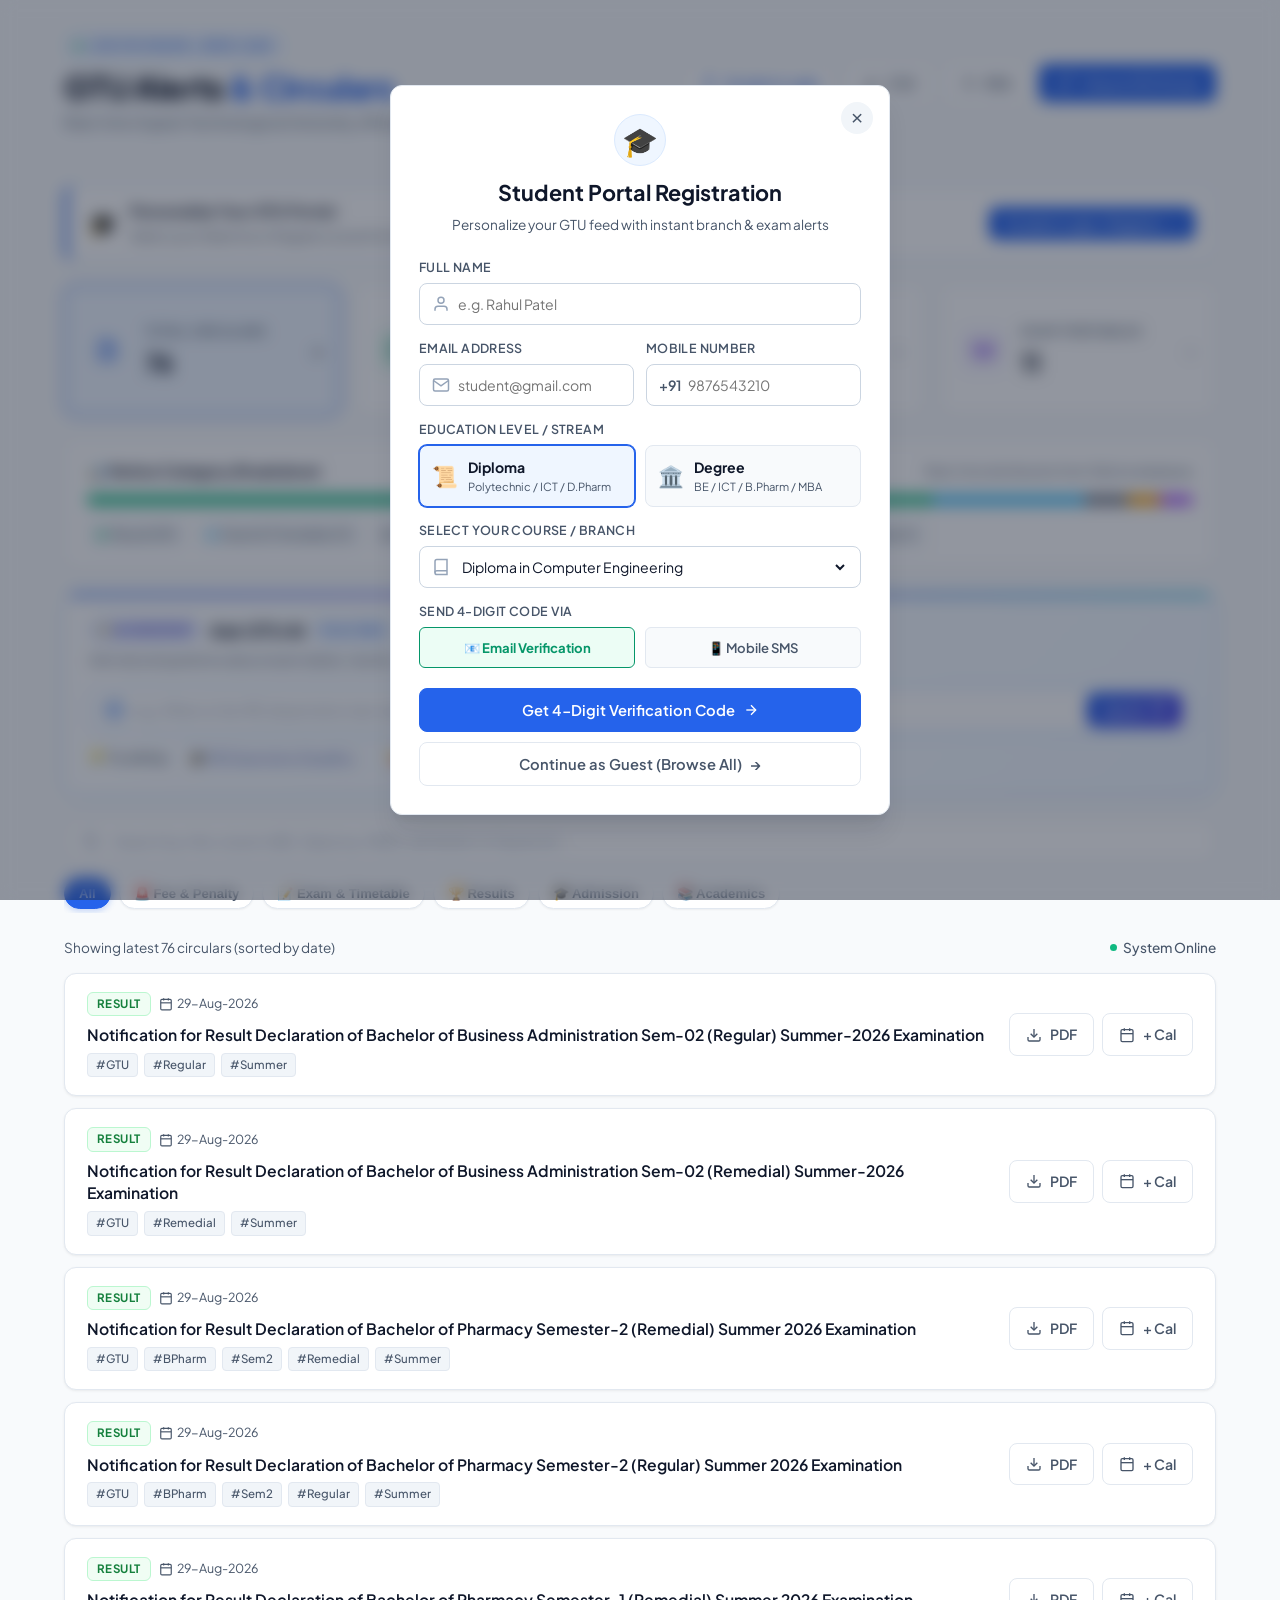
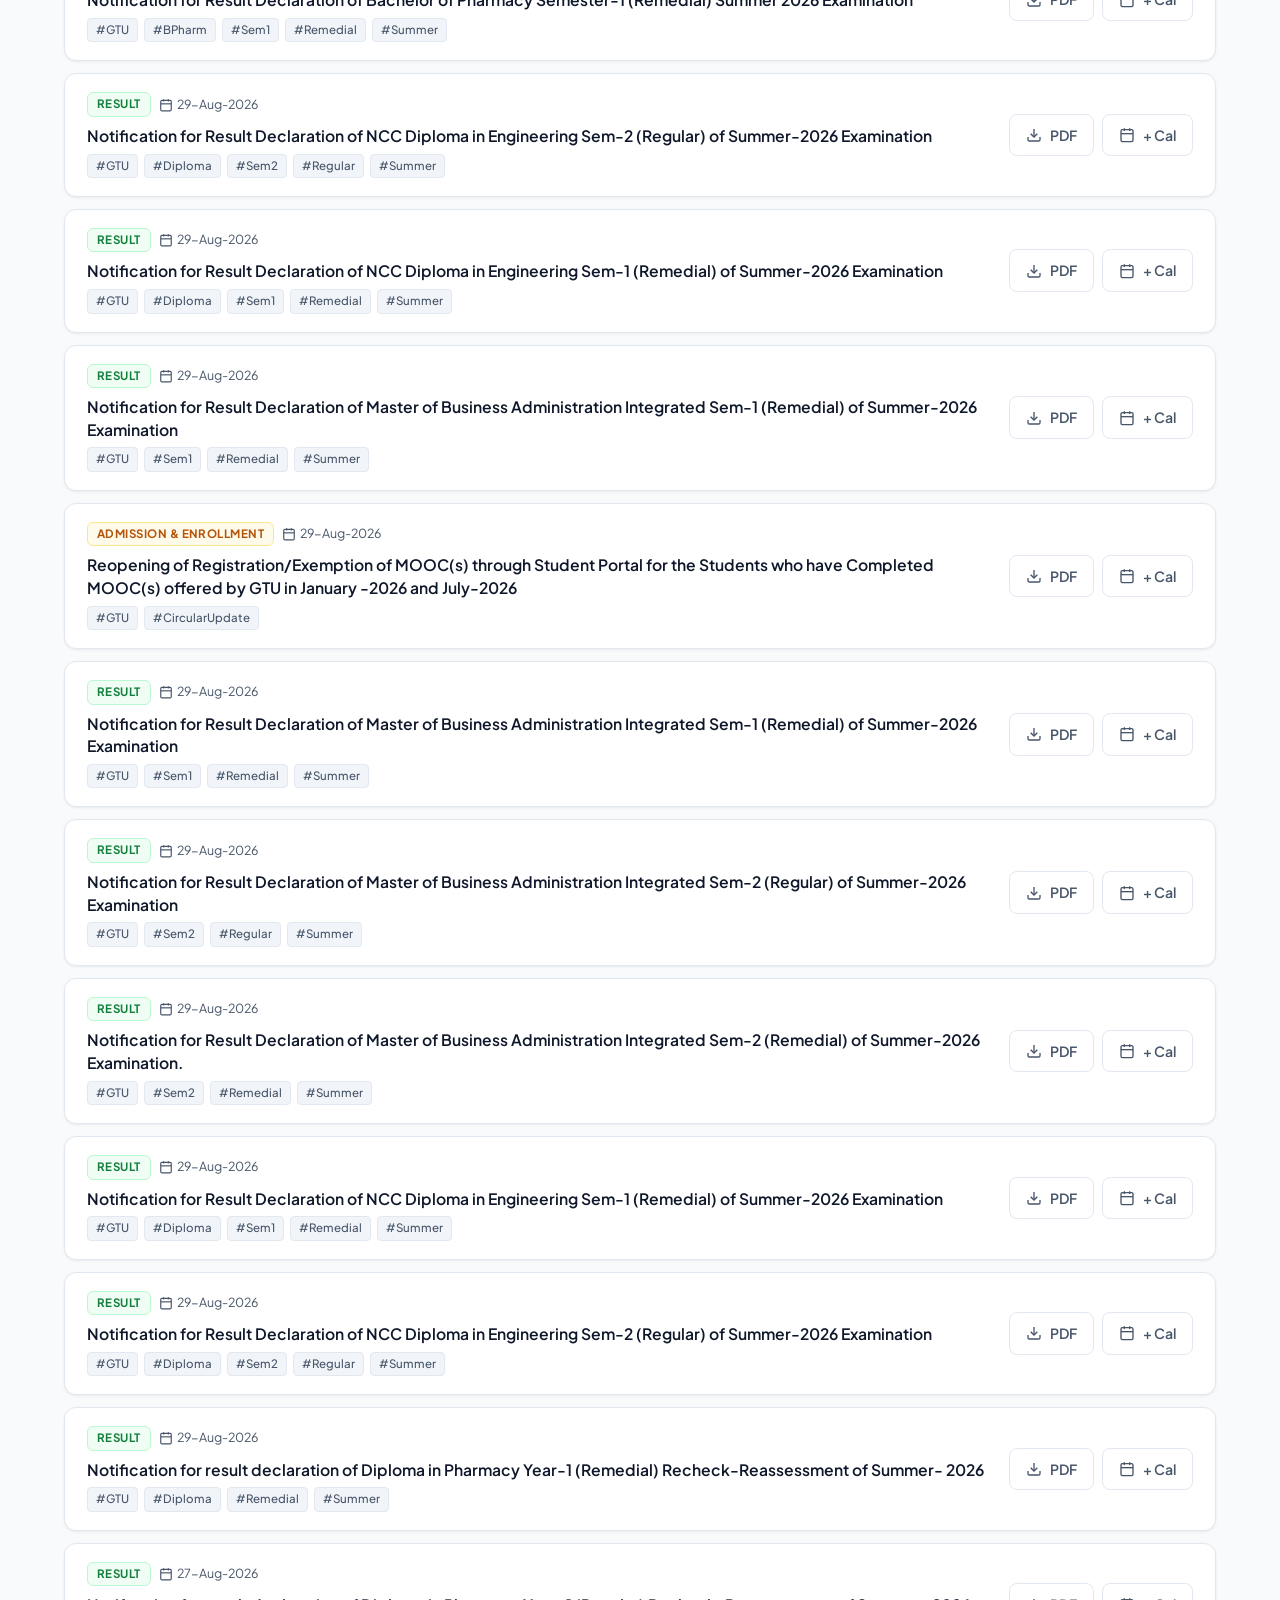
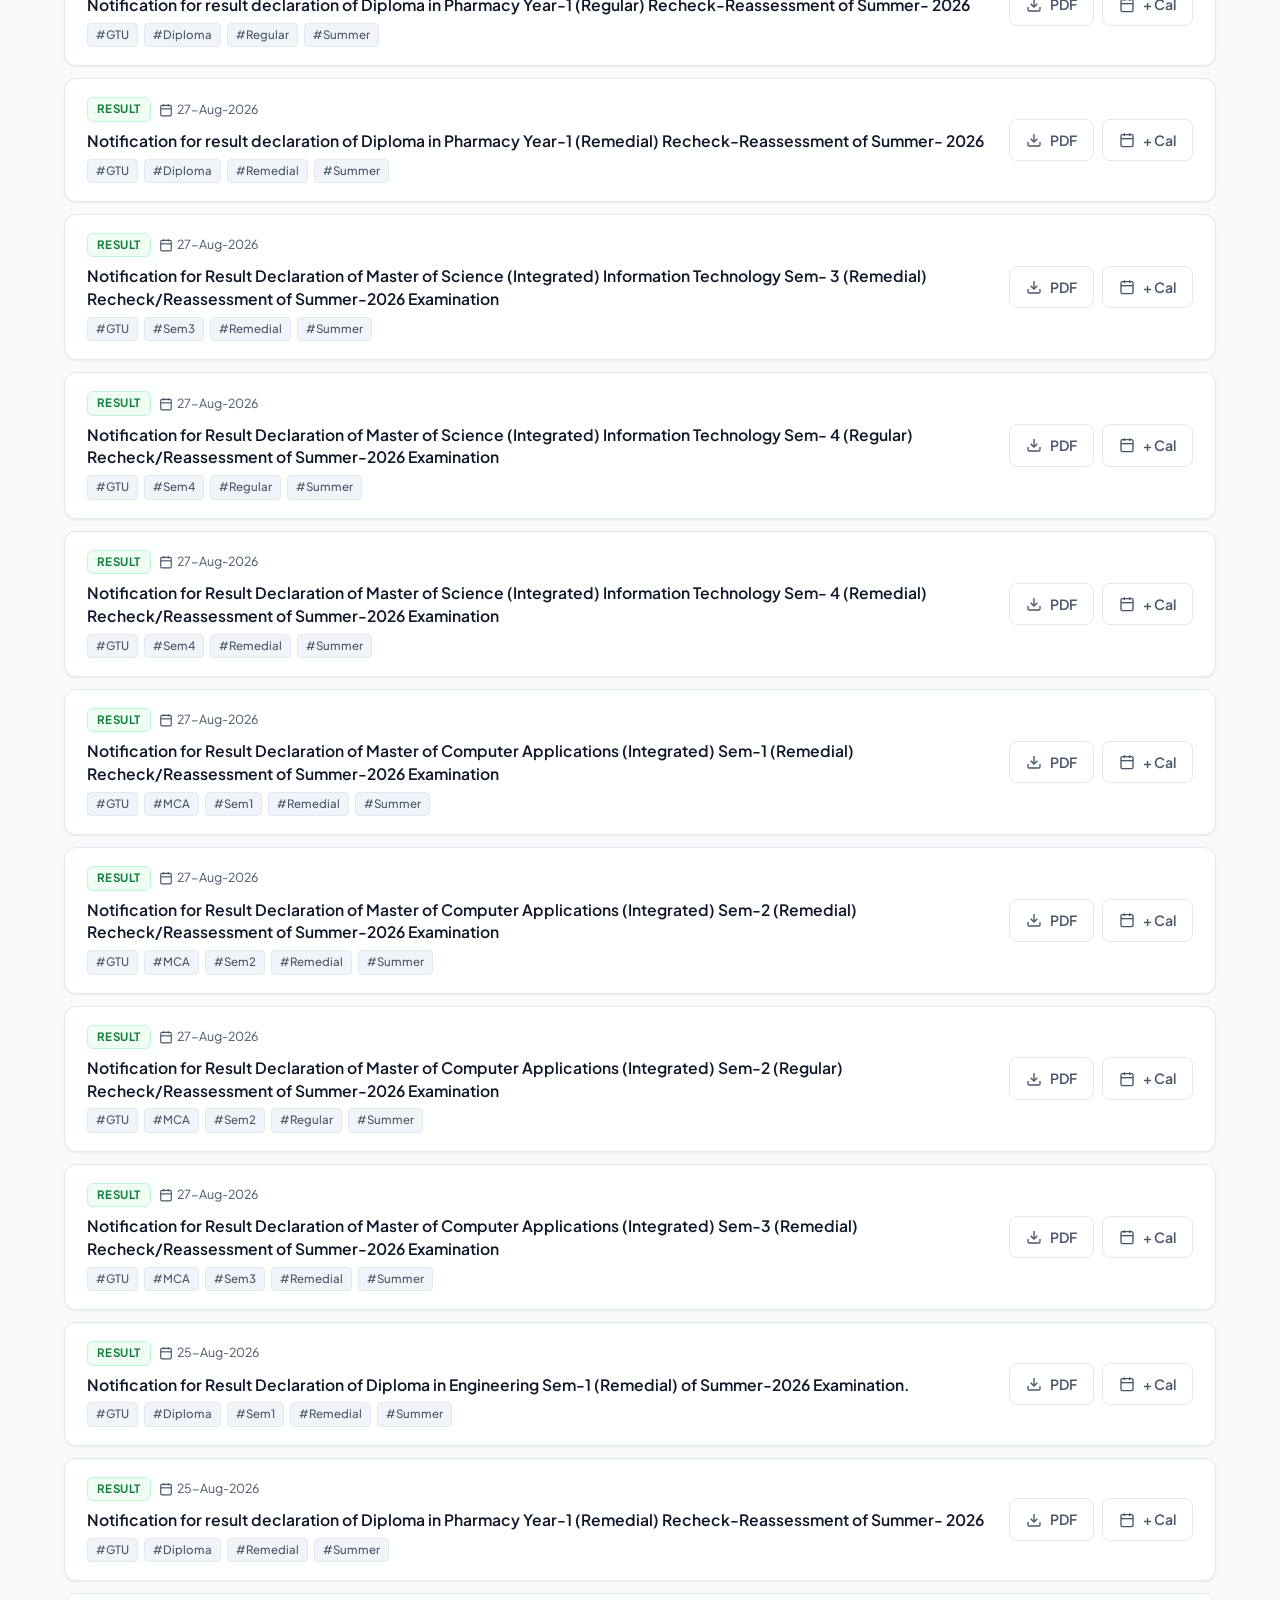
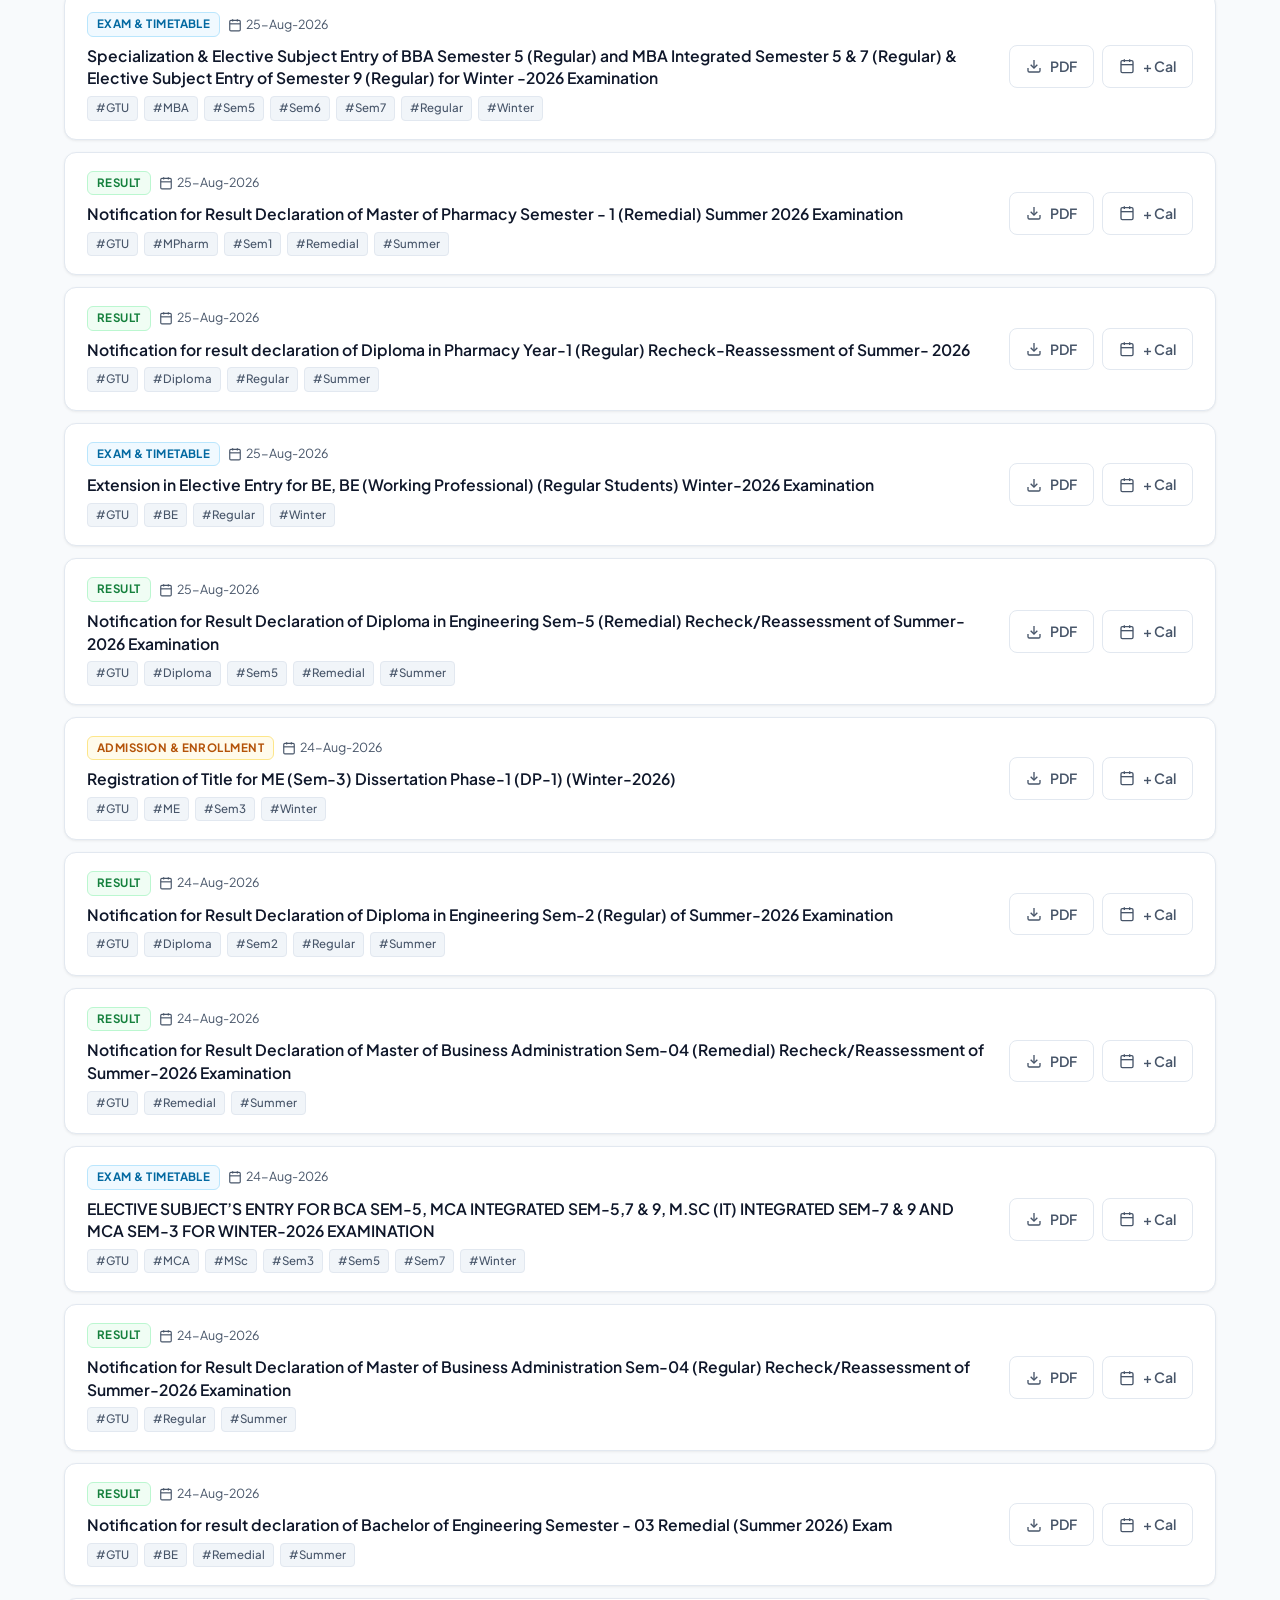
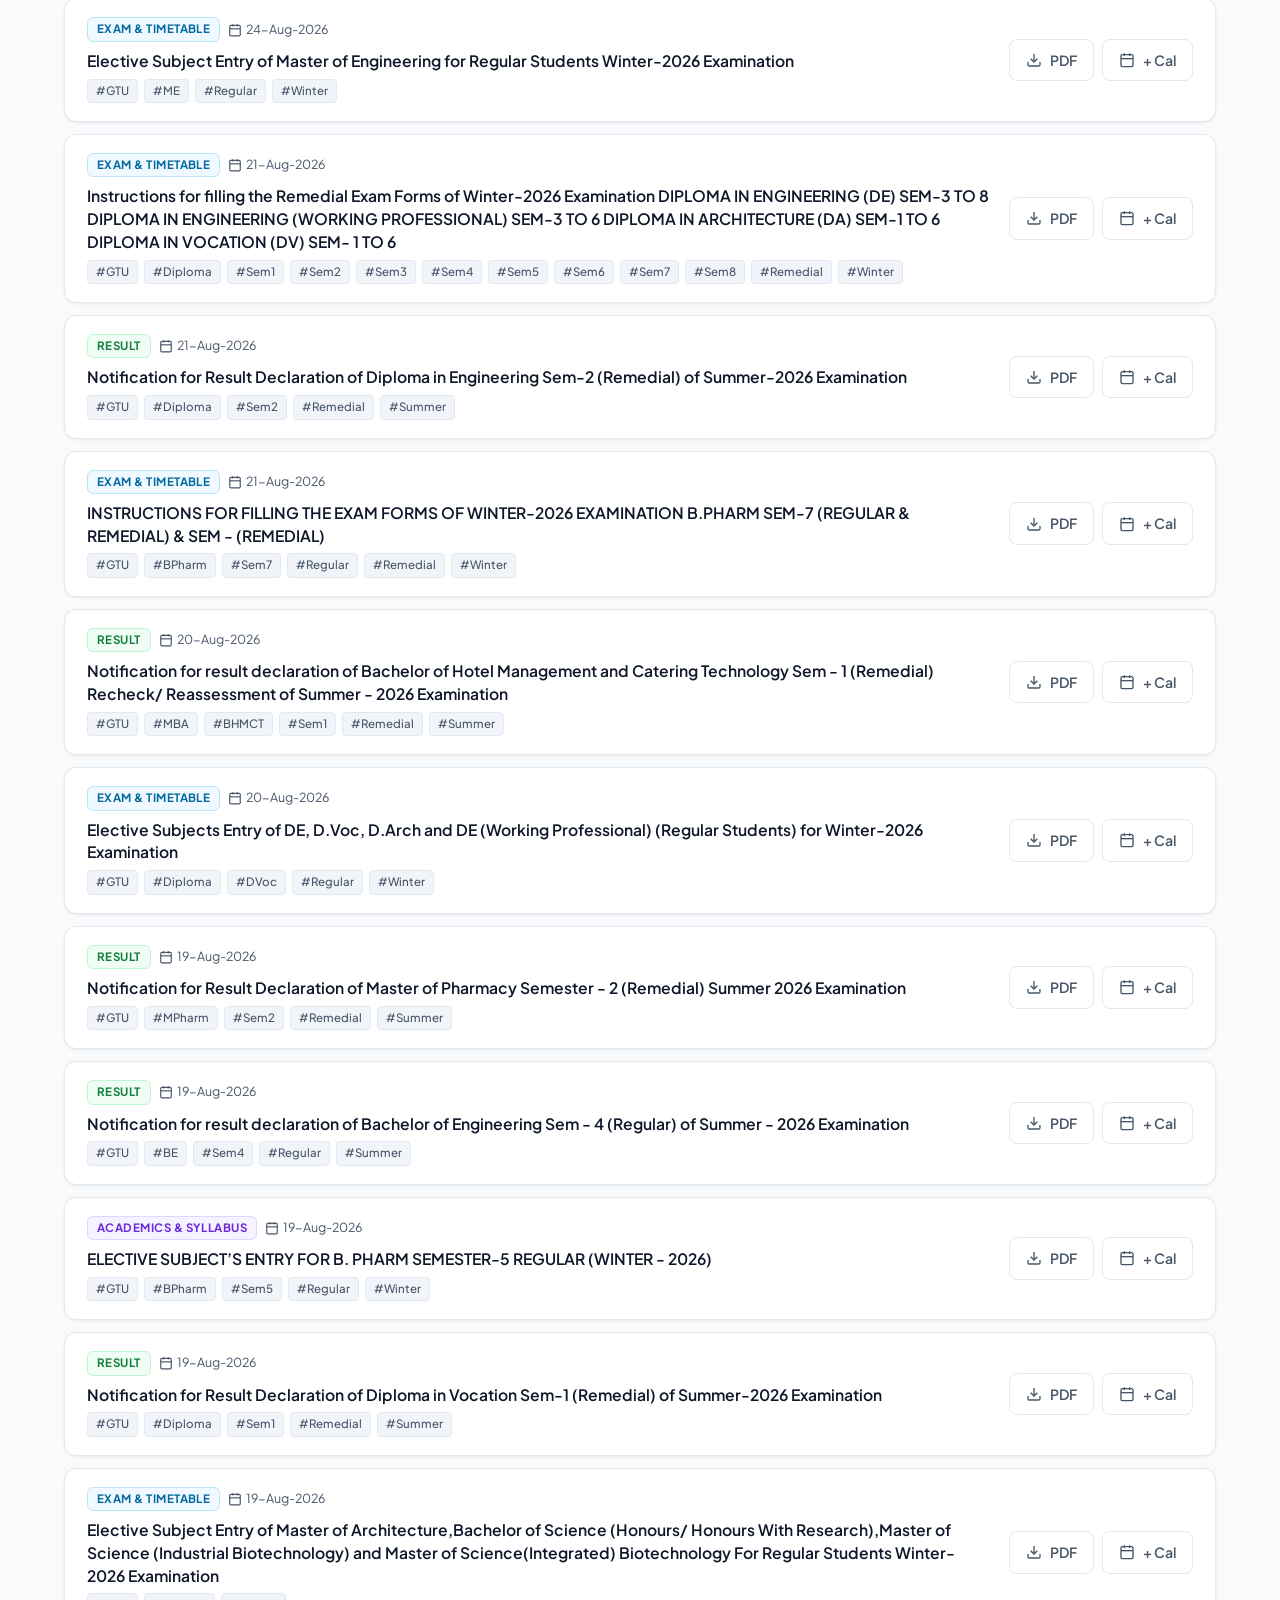
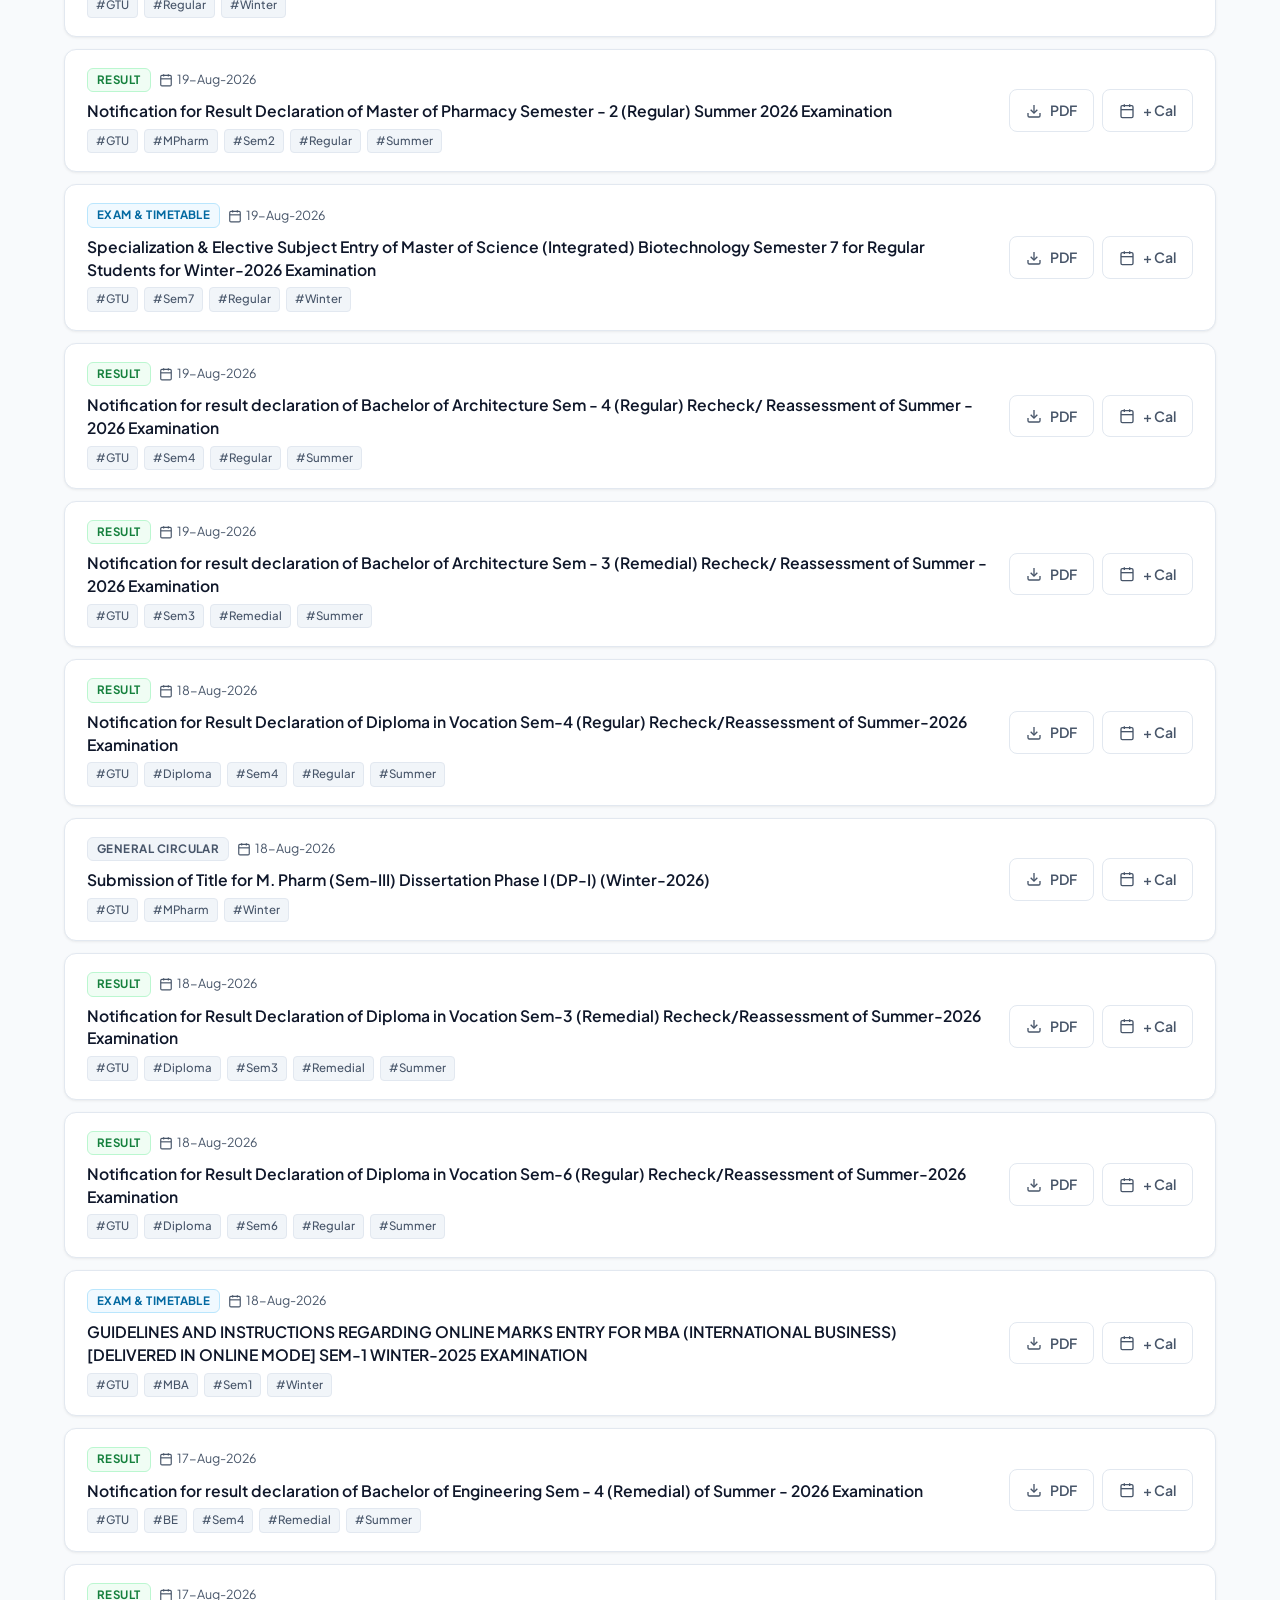
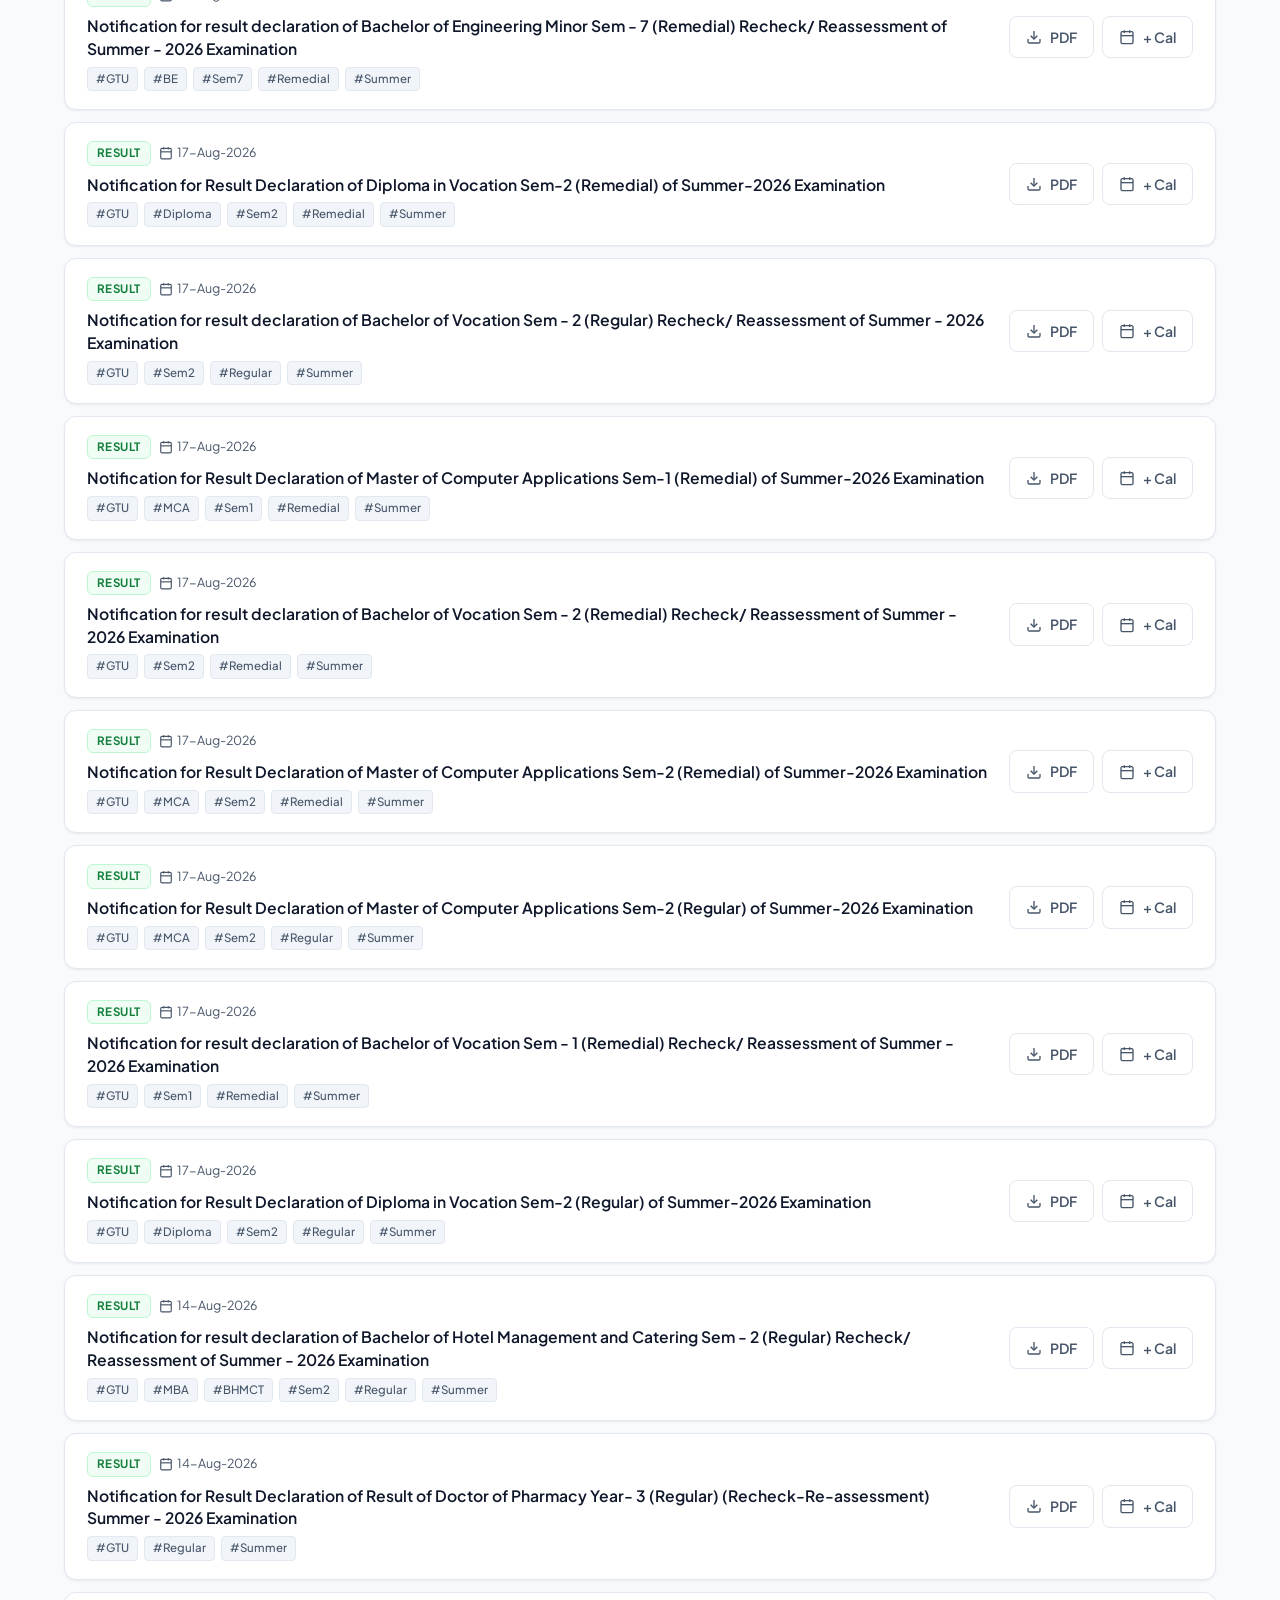
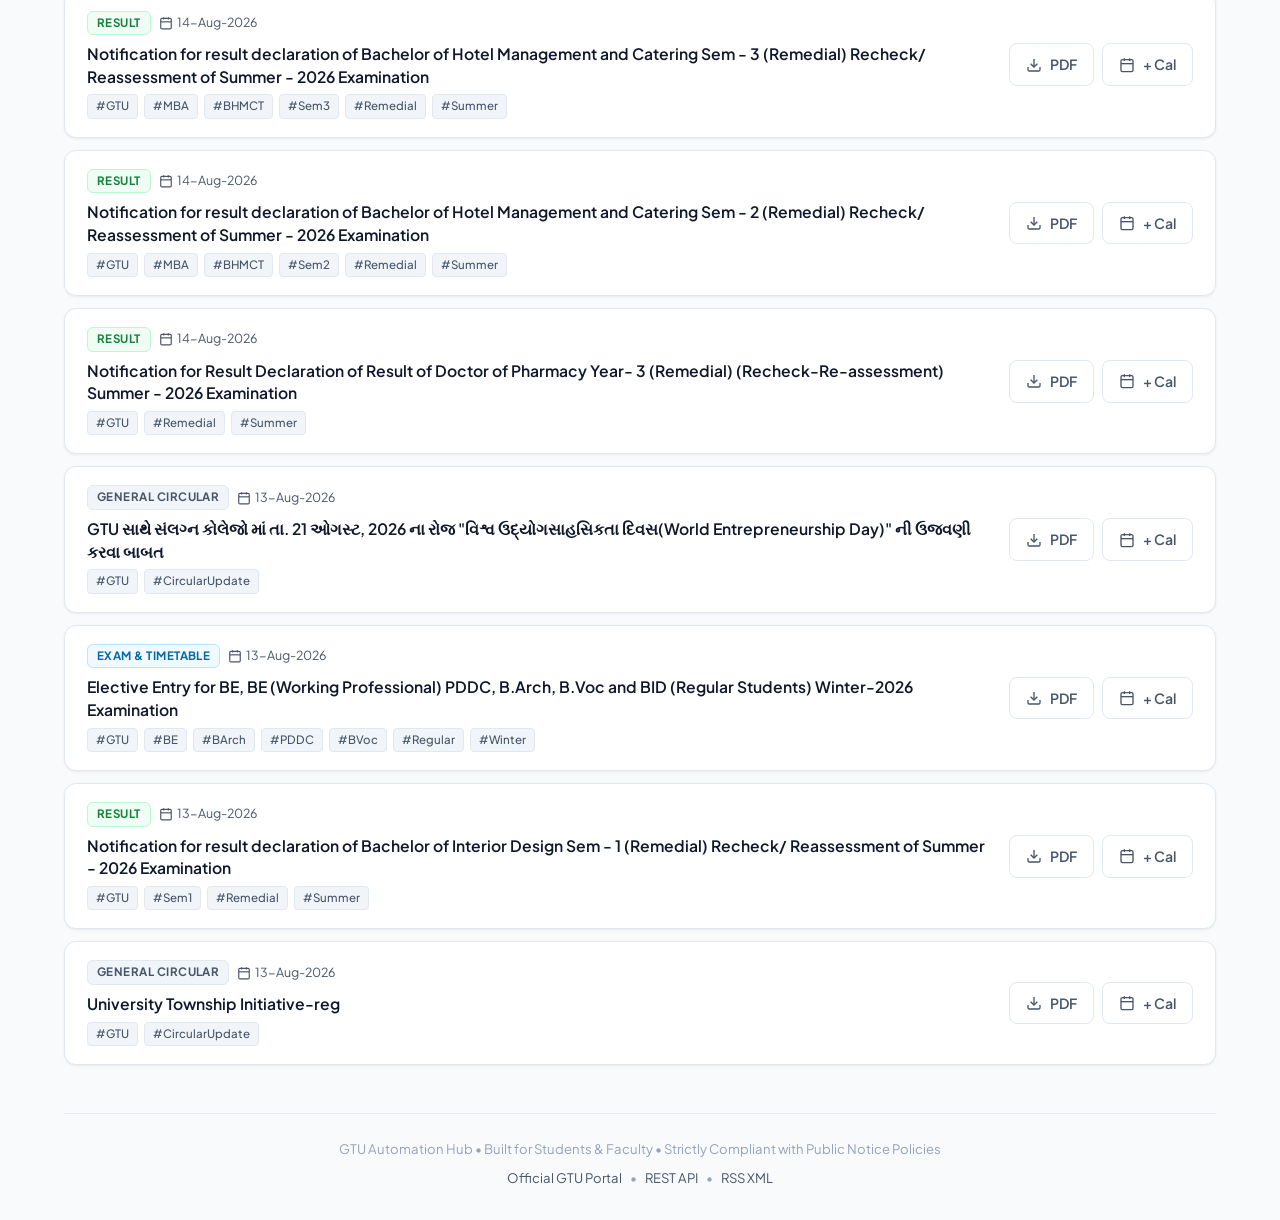
==== commit 06d1554c: "feat: add Ask GTU AI assistant and update presentation deck" ====
--- a/web/index.html
+++ b/web/index.html
@@ -182,6 +182,52 @@
                 <div class="bar-segment" style="width: 100%; background: #6366f1;">Loading...</div>
             </div>
             <div class="category-legend" id="category-legend"></div>
+        </section>
+
+        <!-- ✨ Ask GTU AI Assistant Section -->
+        <section class="ai-assistant-section" id="ai-assistant-section">
+            <div class="ai-card">
+                <div class="ai-header">
+                    <div class="ai-title-wrap">
+                        <span class="ai-badge-pulse">✨ AI ASSISTANT</span>
+                        <h3 class="ai-title">Ask GTU AI <span class="ai-subtitle-badge">Smart Q&amp;A</span></h3>
+                    </div>
+                    <p class="ai-desc">Ask natural questions about exam dates, results, remedial forms, deadlines, or circulars.</p>
+                </div>
+
+                <div class="ai-input-wrapper">
+                    <div class="ai-input-box">
+                        <span class="ai-search-icon">
+                            <svg width="20" height="20" viewBox="0 0 24 24" fill="none" stroke="currentColor" stroke-width="2">
+                                <circle cx="12" cy="12" r="3"></circle>
+                                <path d="M19.4 15a1.65 1.65 0 0 0 .33 1.82l.06.06a2 2 0 0 1 0 2.83 2 2 0 0 1-2.83 0l-.06-.06a1.65 1.65 0 0 0-1.82-.33 1.65 1.65 0 0 0-1 1.51V21a2 2 0 0 1-2 2 2 2 0 0 1-2-2v-.09A1.65 1.65 0 0 0 9 19.4a1.65 1.65 0 0 0-1.82.33l-.06.06a2 2 0 0 1-2.83 0 2 2 0 0 1 0-2.83l.06-.06a1.65 1.65 0 0 0 .33-1.82 1.65 1.65 0 0 0-1.51-1H3a2 2 0 0 1-2-2 2 2 0 0 1 2-2h.09A1.65 1.65 0 0 0 4.6 9a1.65 1.65 0 0 0-.33-1.82l-.06-.06a2 2 0 0 1 0-2.83 2 2 0 0 1 2.83 0l.06.06a1.65 1.65 0 0 0 1.82.33H9a1.65 1.65 0 0 0 1-1.51V3a2 2 0 0 1 2-2 2 2 0 0 1 2 2v.09a1.65 1.65 0 0 0 1 1.51 1.65 1.65 0 0 0 1.82-.33l.06-.06a2 2 0 0 1 2.83 0 2 2 0 0 1 0 2.83l-.06.06a1.65 1.65 0 0 0-.33 1.82V9a1.65 1.65 0 0 0 1.51 1H21a2 2 0 0 1 2 2 2 2 0 0 1-2 2h-.09a1.65 1.65 0 0 0-1.51 1z"></path>
+                            </svg>
+                        </span>
+                        <input type="text" id="ai-query-input" placeholder="e.g. When is the ME dissertation last date? Or show Pharmacy recheck result" onkeydown="handleAiInputKey(event)">
+                        <button class="btn btn-ai-ask" id="btn-ai-ask" onclick="submitAiQuery()">
+                            <span>Ask AI</span>
+                            <svg width="16" height="16" viewBox="0 0 24 24" fill="none" stroke="currentColor" stroke-width="2">
+                                <line x1="22" y1="2" x2="11" y2="13"></line>
+                                <polygon points="22 2 15 22 11 13 2 9 22 2"></polygon>
+                            </svg>
+                        </button>
+                    </div>
+
+                    <!-- Quick Suggestion Prompt Chips -->
+                    <div class="ai-chips-wrapper">
+                        <span class="ai-chips-label">💡 Try asking:</span>
+                        <button class="ai-chip" onclick="askPresetQuery('When is the ME dissertation deadline?')">🎓 ME Dissertation Deadline</button>
+                        <button class="ai-chip" onclick="askPresetQuery('Pharmacy rechecking results status')">💊 Pharmacy Recheck Results</button>
+                        <button class="ai-chip" onclick="askPresetQuery('Any exam fee or penalty notices?')">🚨 Exam Fee &amp; Penalty</button>
+                        <button class="ai-chip" onclick="askPresetQuery('What are today\'s latest notices?')">⚡ Latest Today</button>
+                    </div>
+                </div>
+
+                <!-- Dynamic AI Response Container -->
+                <div class="ai-response-container" id="ai-response-container" style="display: none;">
+                    <div class="ai-response-card" id="ai-response-card"></div>
+                </div>
+            </div>
         </section>
 
         <!-- Search and Filter Controls -->
--- a/web/style.css
+++ b/web/style.css
@@ -1228,3 +1228,368 @@
     padding: 5px 10px !important;
     font-size: 0.78rem !important;
 }
+
+/* ==========================================================================
+   Ask GTU AI Assistant Component
+   ========================================================================== */
+.ai-assistant-section {
+    margin-bottom: 24px;
+}
+
+.ai-card {
+    background: linear-gradient(135deg, #ffffff 0%, #f0f7ff 100%);
+    border: 1px solid #bfdbfe;
+    border-radius: var(--radius-lg, 12px);
+    padding: 22px 24px;
+    box-shadow: 0 4px 20px -2px rgba(37, 99, 235, 0.08);
+    position: relative;
+    overflow: hidden;
+}
+
+.ai-card::before {
+    content: '';
+    position: absolute;
+    top: 0;
+    left: 0;
+    right: 0;
+    height: 3px;
+    background: linear-gradient(90deg, #2563eb, #8b5cf6, #06b6d4);
+}
+
+.ai-header {
+    margin-bottom: 16px;
+}
+
+.ai-title-wrap {
+    display: flex;
+    align-items: center;
+    gap: 10px;
+    margin-bottom: 4px;
+}
+
+.ai-badge-pulse {
+    font-size: 0.72rem;
+    font-weight: 700;
+    letter-spacing: 0.04em;
+    color: #4338ca;
+    background: #e0e7ff;
+    padding: 3px 8px;
+    border-radius: 9999px;
+    display: inline-flex;
+    align-items: center;
+    gap: 4px;
+}
+
+.ai-title {
+    font-family: var(--font-heading);
+    font-size: 1.15rem;
+    font-weight: 700;
+    color: var(--text-main);
+    display: flex;
+    align-items: center;
+    gap: 8px;
+    margin: 0;
+}
+
+.ai-subtitle-badge {
+    font-size: 0.72rem;
+    font-weight: 600;
+    color: var(--accent-primary);
+    background: var(--accent-light);
+    border: 1px solid #bfdbfe;
+    padding: 2px 7px;
+    border-radius: 6px;
+}
+
+.ai-desc {
+    font-size: 0.85rem;
+    color: var(--text-muted);
+    margin: 0;
+}
+
+.ai-input-wrapper {
+    display: flex;
+    flex-direction: column;
+    gap: 12px;
+}
+
+.ai-input-box {
+    display: flex;
+    align-items: center;
+    gap: 8px;
+    background: #ffffff;
+    border: 1.5px solid #93c5fd;
+    border-radius: 10px;
+    padding: 5px 8px 5px 14px;
+    box-shadow: 0 2px 6px rgba(37, 99, 235, 0.06);
+    transition: all 0.2s ease;
+}
+
+.ai-input-box:focus-within {
+    border-color: var(--accent-primary);
+    box-shadow: 0 0 0 3px rgba(37, 99, 235, 0.15);
+}
+
+.ai-search-icon {
+    color: #3b82f6;
+    display: flex;
+    align-items: center;
+}
+
+.ai-input-box input {
+    flex: 1;
+    border: none;
+    outline: none;
+    font-family: var(--font-body);
+    font-size: 0.92rem;
+    color: var(--text-main);
+    background: transparent;
+    padding: 6px 0;
+}
+
+.ai-input-box input::placeholder {
+    color: var(--text-dim);
+}
+
+.btn-ai-ask {
+    background: linear-gradient(135deg, #2563eb 0%, #4f46e5 100%);
+    color: #ffffff;
+    border: none;
+    border-radius: 8px;
+    padding: 8px 16px;
+    font-size: 0.88rem;
+    font-weight: 600;
+    cursor: pointer;
+    display: inline-flex;
+    align-items: center;
+    gap: 6px;
+    transition: all 0.2s ease;
+    white-space: nowrap;
+    box-shadow: 0 2px 6px rgba(37, 99, 235, 0.25);
+}
+
+.btn-ai-ask:hover {
+    background: linear-gradient(135deg, #1d4ed8 0%, #4338ca 100%);
+    transform: translateY(-1px);
+    box-shadow: 0 4px 10px rgba(37, 99, 235, 0.35);
+}
+
+.ai-chips-wrapper {
+    display: flex;
+    align-items: center;
+    flex-wrap: wrap;
+    gap: 8px;
+}
+
+.ai-chips-label {
+    font-size: 0.78rem;
+    font-weight: 600;
+    color: var(--text-muted);
+}
+
+.ai-chip {
+    font-family: var(--font-body);
+    font-size: 0.78rem;
+    color: #1e40af;
+    background: #ffffff;
+    border: 1px solid #bfdbfe;
+    border-radius: 9999px;
+    padding: 4px 12px;
+    cursor: pointer;
+    transition: all 0.15s ease;
+    display: inline-flex;
+    align-items: center;
+    gap: 4px;
+}
+
+.ai-chip:hover {
+    background: #eff6ff;
+    border-color: #60a5fa;
+    transform: translateY(-1px);
+}
+
+/* AI Dynamic Response Card */
+.ai-response-container {
+    margin-top: 16px;
+    animation: fadeInSlide 0.25s ease-out;
+}
+
+@keyframes fadeInSlide {
+    from {
+        opacity: 0;
+        transform: translateY(-6px);
+    }
+    to {
+        opacity: 1;
+        transform: translateY(0);
+    }
+}
+
+.ai-response-card {
+    background: #ffffff;
+    border: 1px solid #cbd5e1;
+    border-radius: 10px;
+    padding: 16px 20px;
+    box-shadow: 0 4px 12px rgba(15, 23, 42, 0.05);
+}
+
+.ai-response-header {
+    display: flex;
+    align-items: center;
+    justify-content: space-between;
+    margin-bottom: 10px;
+    padding-bottom: 8px;
+    border-bottom: 1px solid #f1f5f9;
+}
+
+.ai-response-badge {
+    display: flex;
+    align-items: center;
+    gap: 6px;
+    font-size: 0.8rem;
+    font-weight: 700;
+    color: #4338ca;
+}
+
+.ai-response-close {
+    background: transparent;
+    border: none;
+    font-size: 1.2rem;
+    color: var(--text-dim);
+    cursor: pointer;
+    padding: 0 4px;
+    line-height: 1;
+}
+
+.ai-response-close:hover {
+    color: var(--text-main);
+}
+
+.ai-answer-text {
+    font-size: 0.95rem;
+    line-height: 1.6;
+    color: var(--text-main);
+    margin-bottom: 14px;
+}
+
+.ai-answer-text strong {
+    color: #1e3a8a;
+}
+
+.ai-highlight-pill {
+    display: inline-block;
+    background: #fef3c7;
+    color: #92400e;
+    font-weight: 600;
+    padding: 2px 8px;
+    border-radius: 4px;
+    border: 1px solid #fcd34d;
+    font-size: 0.82rem;
+    margin: 2px 0;
+}
+
+.ai-source-card {
+    background: #f8fafc;
+    border: 1px solid #e2e8f0;
+    border-left: 4px solid #3b82f6;
+    border-radius: 8px;
+    padding: 12px 14px;
+    margin-top: 10px;
+}
+
+.ai-source-title {
+    font-size: 0.88rem;
+    font-weight: 600;
+    color: var(--text-main);
+    margin-bottom: 4px;
+}
+
+.ai-source-meta {
+    display: flex;
+    flex-wrap: wrap;
+    align-items: center;
+    gap: 10px;
+    font-size: 0.76rem;
+    color: var(--text-muted);
+    margin-top: 6px;
+}
+
+.ai-source-actions {
+    display: flex;
+    gap: 8px;
+    margin-top: 10px;
+}
+
+.ai-btn-action {
+    font-size: 0.78rem;
+    padding: 5px 12px;
+    border-radius: 6px;
+    text-decoration: none;
+    font-weight: 600;
+    display: inline-flex;
+    align-items: center;
+    gap: 4px;
+    border: 1px solid transparent;
+    cursor: pointer;
+    transition: all 0.15s ease;
+}
+
+.ai-btn-primary {
+    background: #2563eb;
+    color: #ffffff;
+}
+
+.ai-btn-primary:hover {
+    background: #1d4ed8;
+}
+
+.ai-btn-outline {
+    background: #ffffff;
+    color: #334155;
+    border-color: #cbd5e1;
+}
+
+.ai-btn-outline:hover {
+    background: #f1f5f9;
+    border-color: #94a3b8;
+}
+
+/* AI Thinking loader */
+.ai-thinking {
+    display: flex;
+    align-items: center;
+    gap: 8px;
+    color: #475569;
+    font-size: 0.88rem;
+    padding: 12px 0;
+}
+
+.ai-pulse-dot {
+    width: 8px;
+    height: 8px;
+    background: #3b82f6;
+    border-radius: 50%;
+    display: inline-block;
+    animation: pulseScale 1.2s infinite ease-in-out;
+}
+
+.ai-pulse-dot:nth-child(2) {
+    animation-delay: 0.2s;
+    background: #6366f1;
+}
+
+.ai-pulse-dot:nth-child(3) {
+    animation-delay: 0.4s;
+    background: #8b5cf6;
+}
+
+@keyframes pulseScale {
+    0%, 80%, 100% {
+        transform: scale(0.6);
+        opacity: 0.5;
+    }
+    40% {
+        transform: scale(1.1);
+        opacity: 1;
+    }
+}
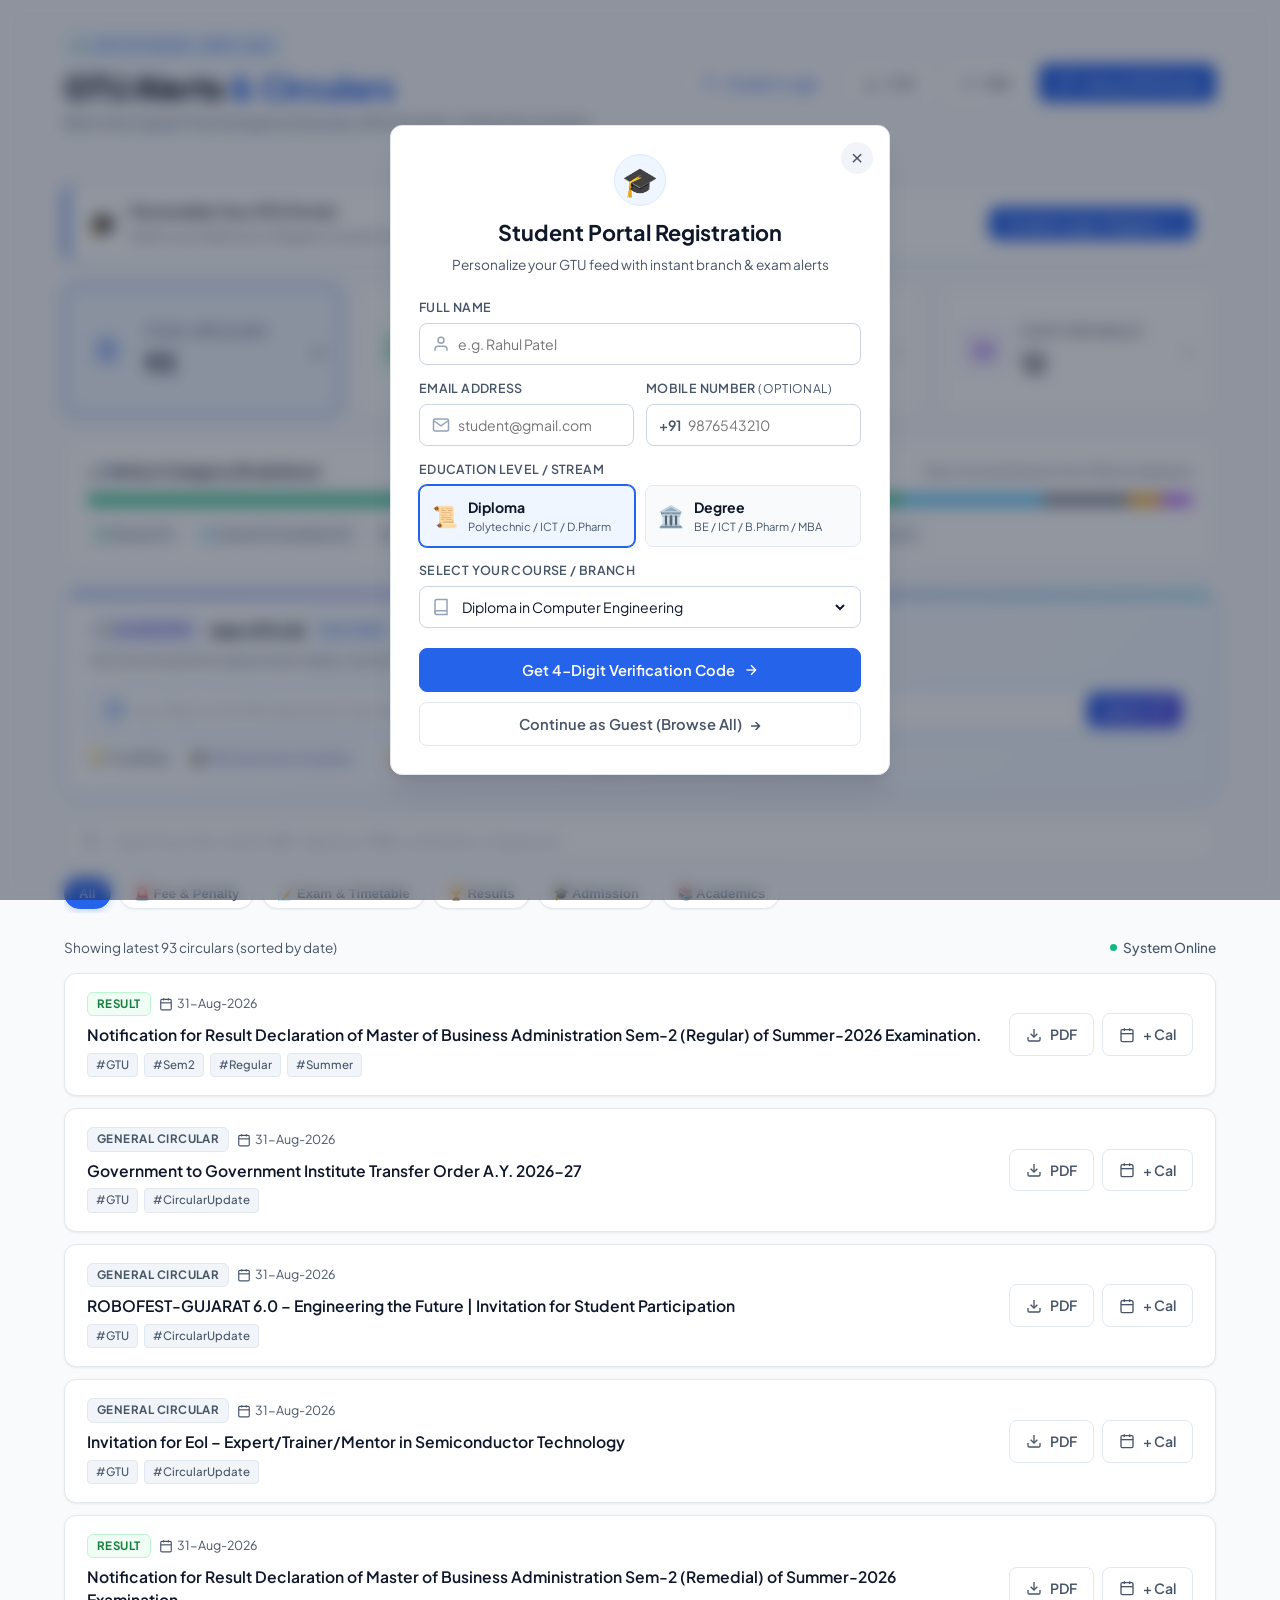
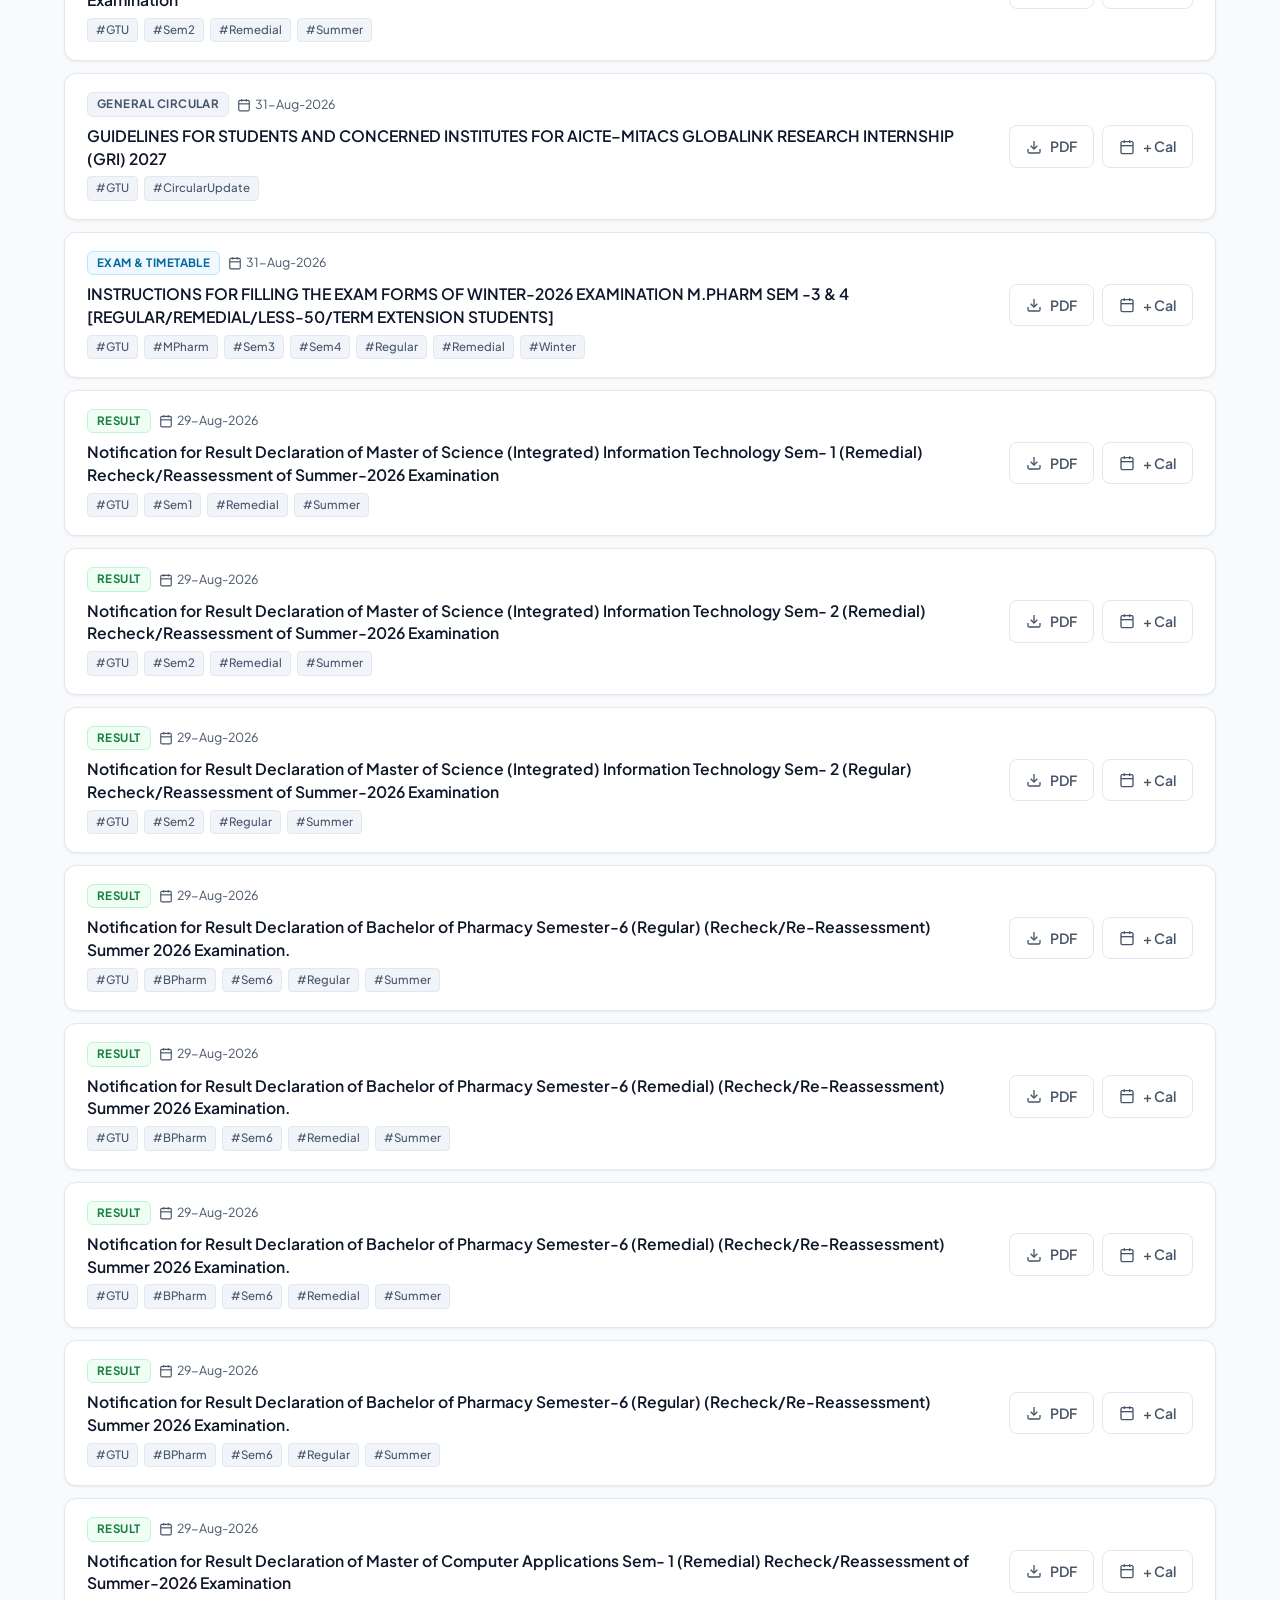
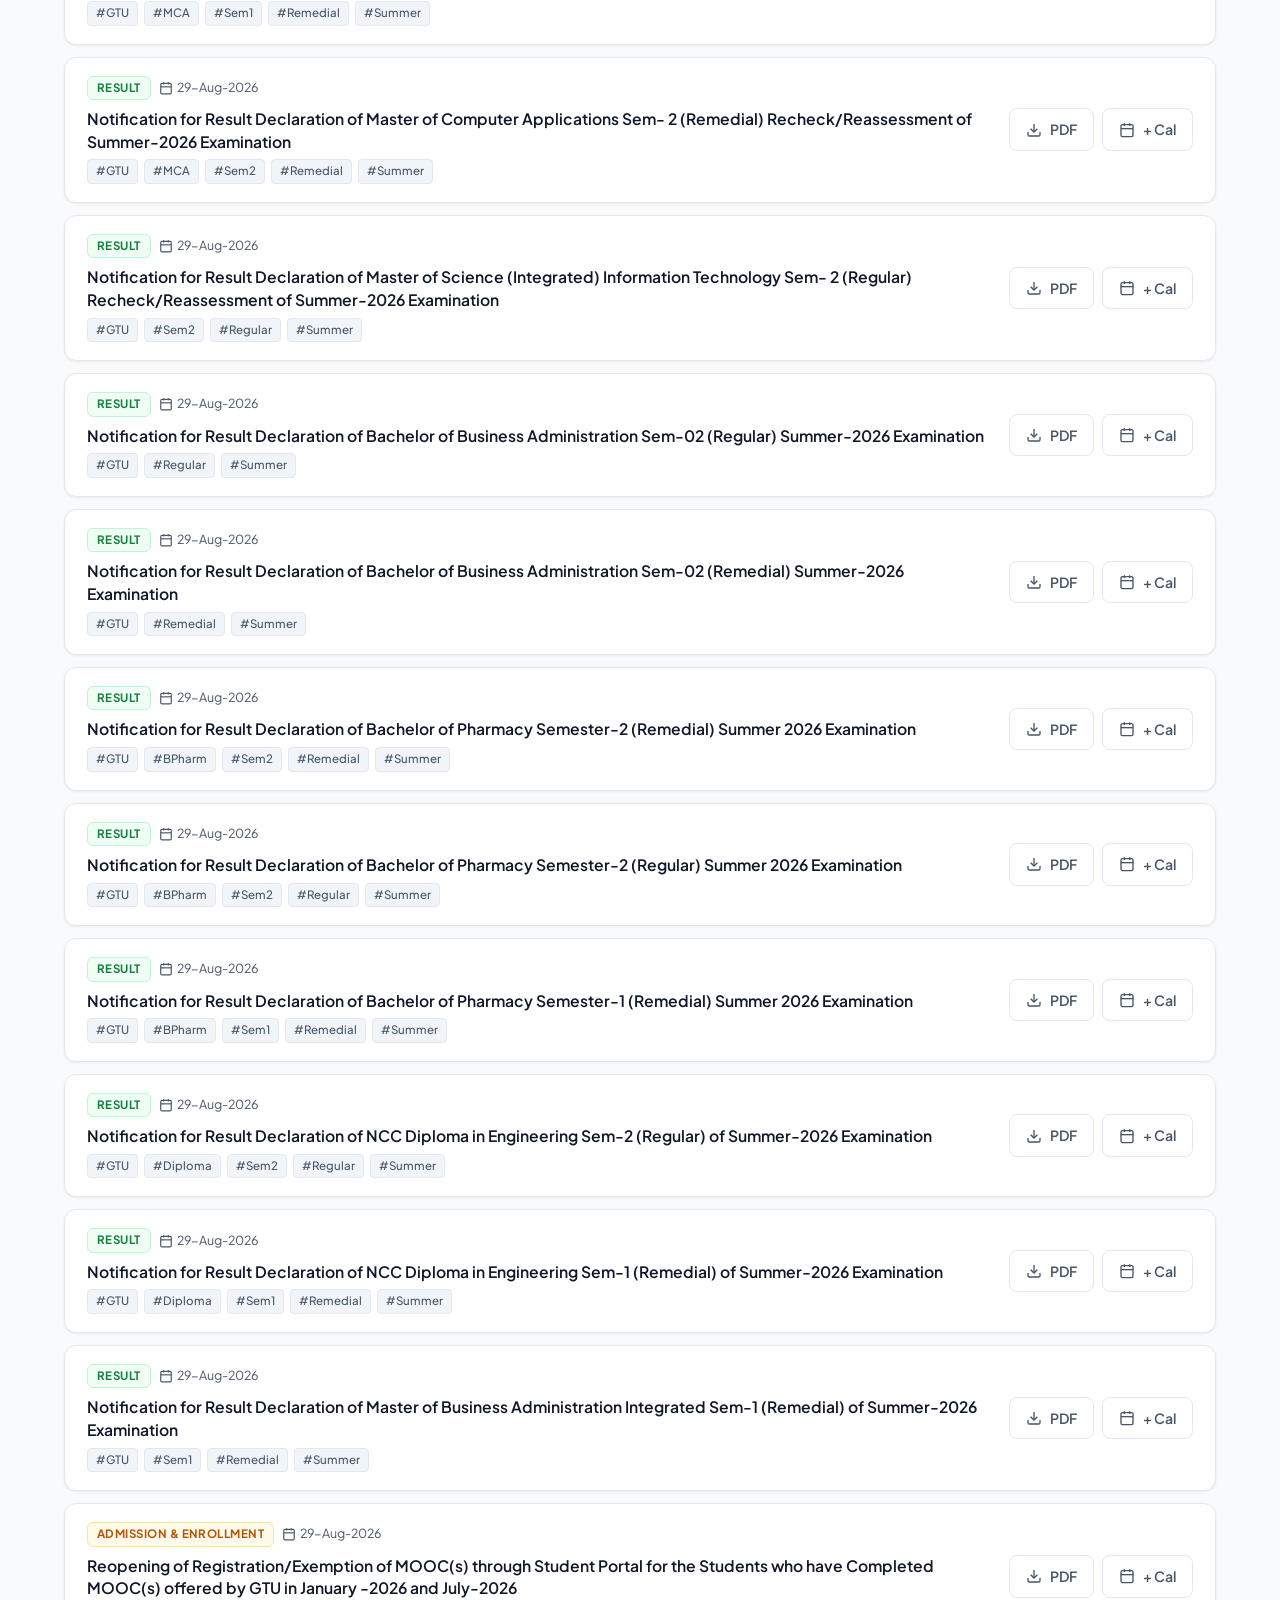
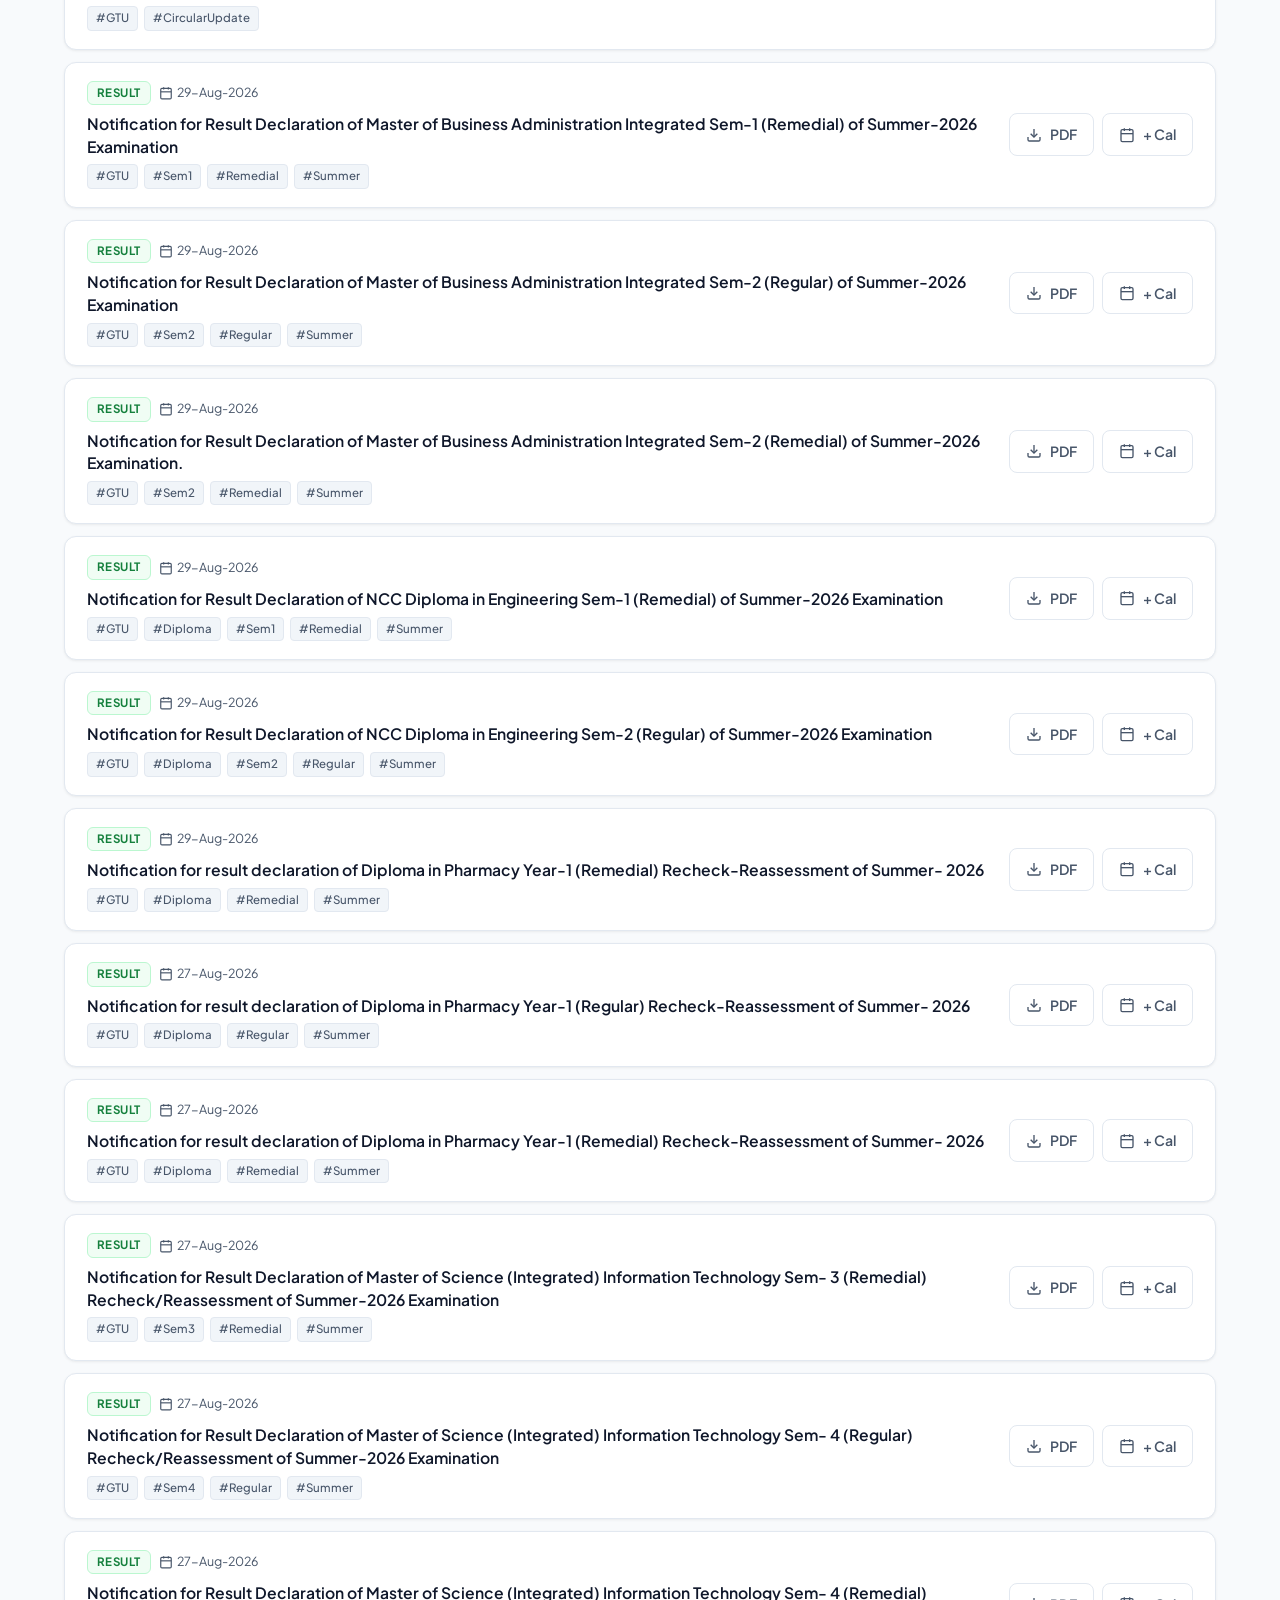
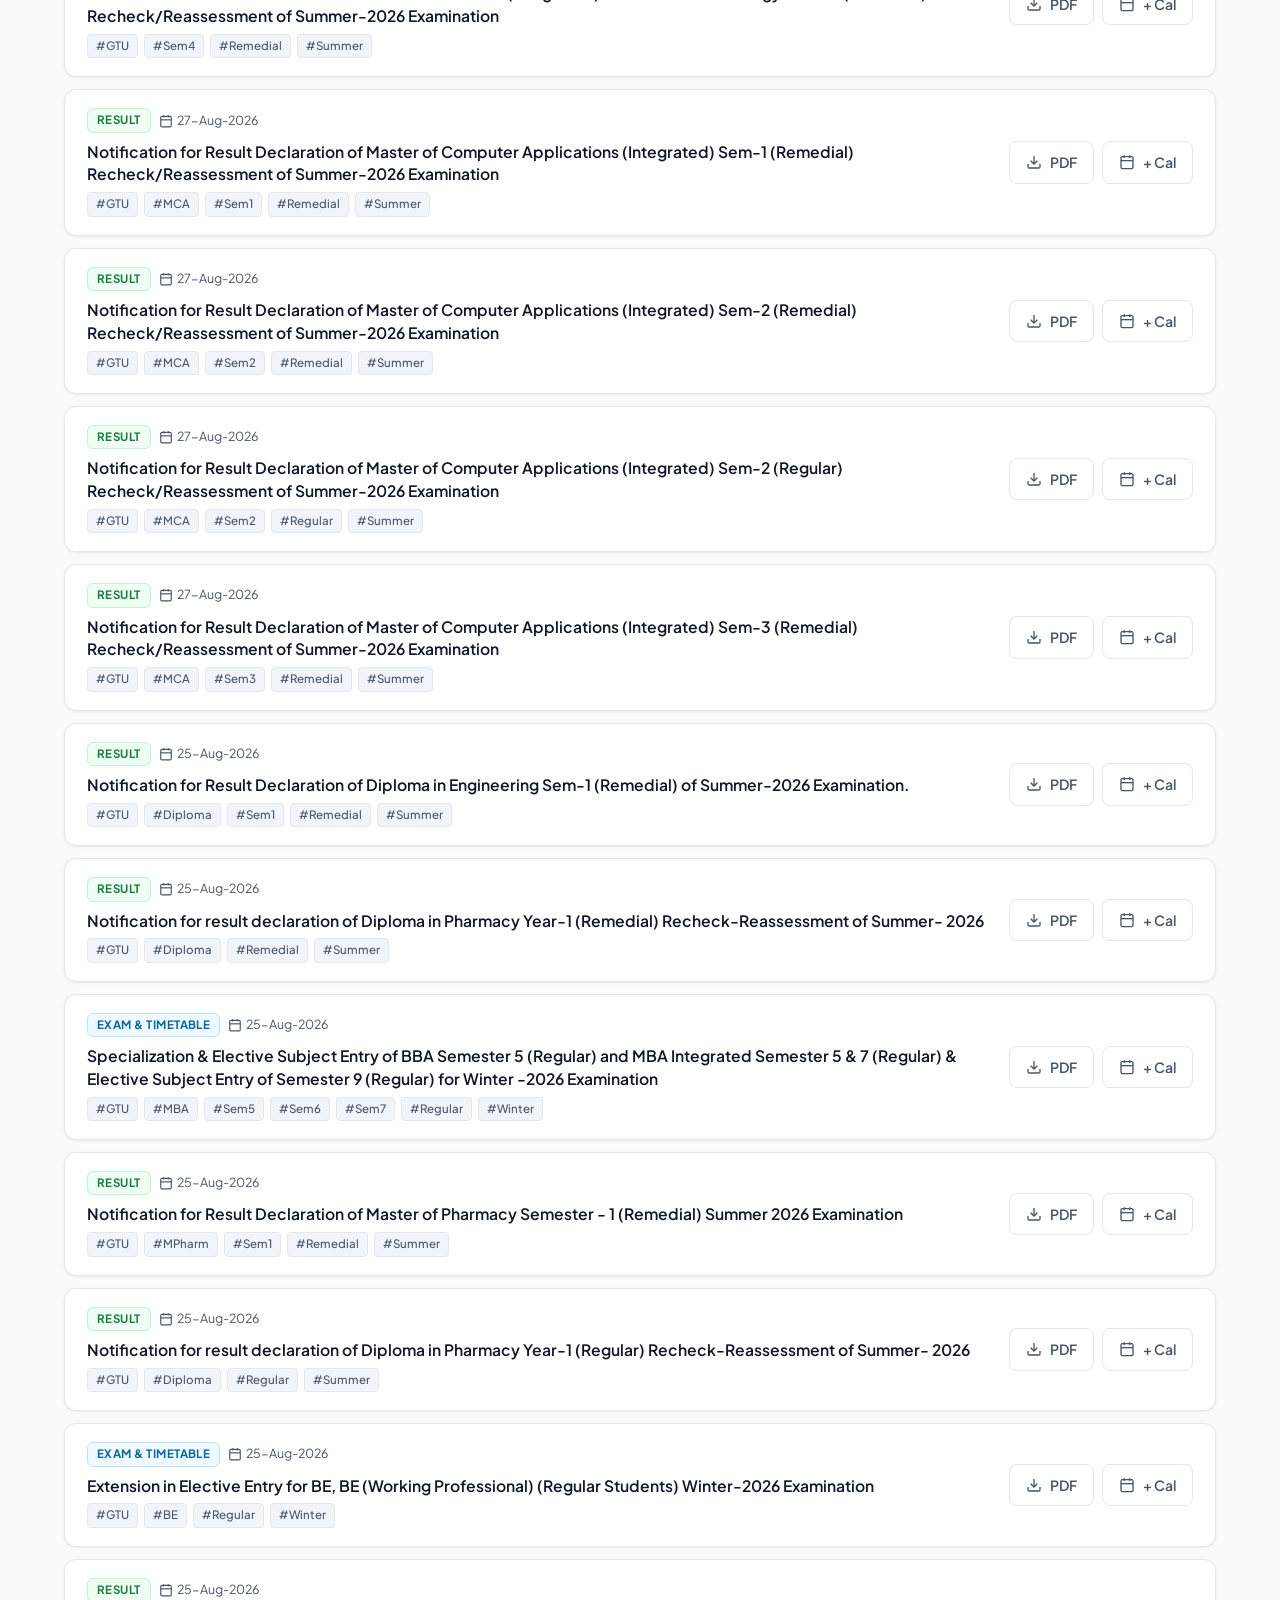
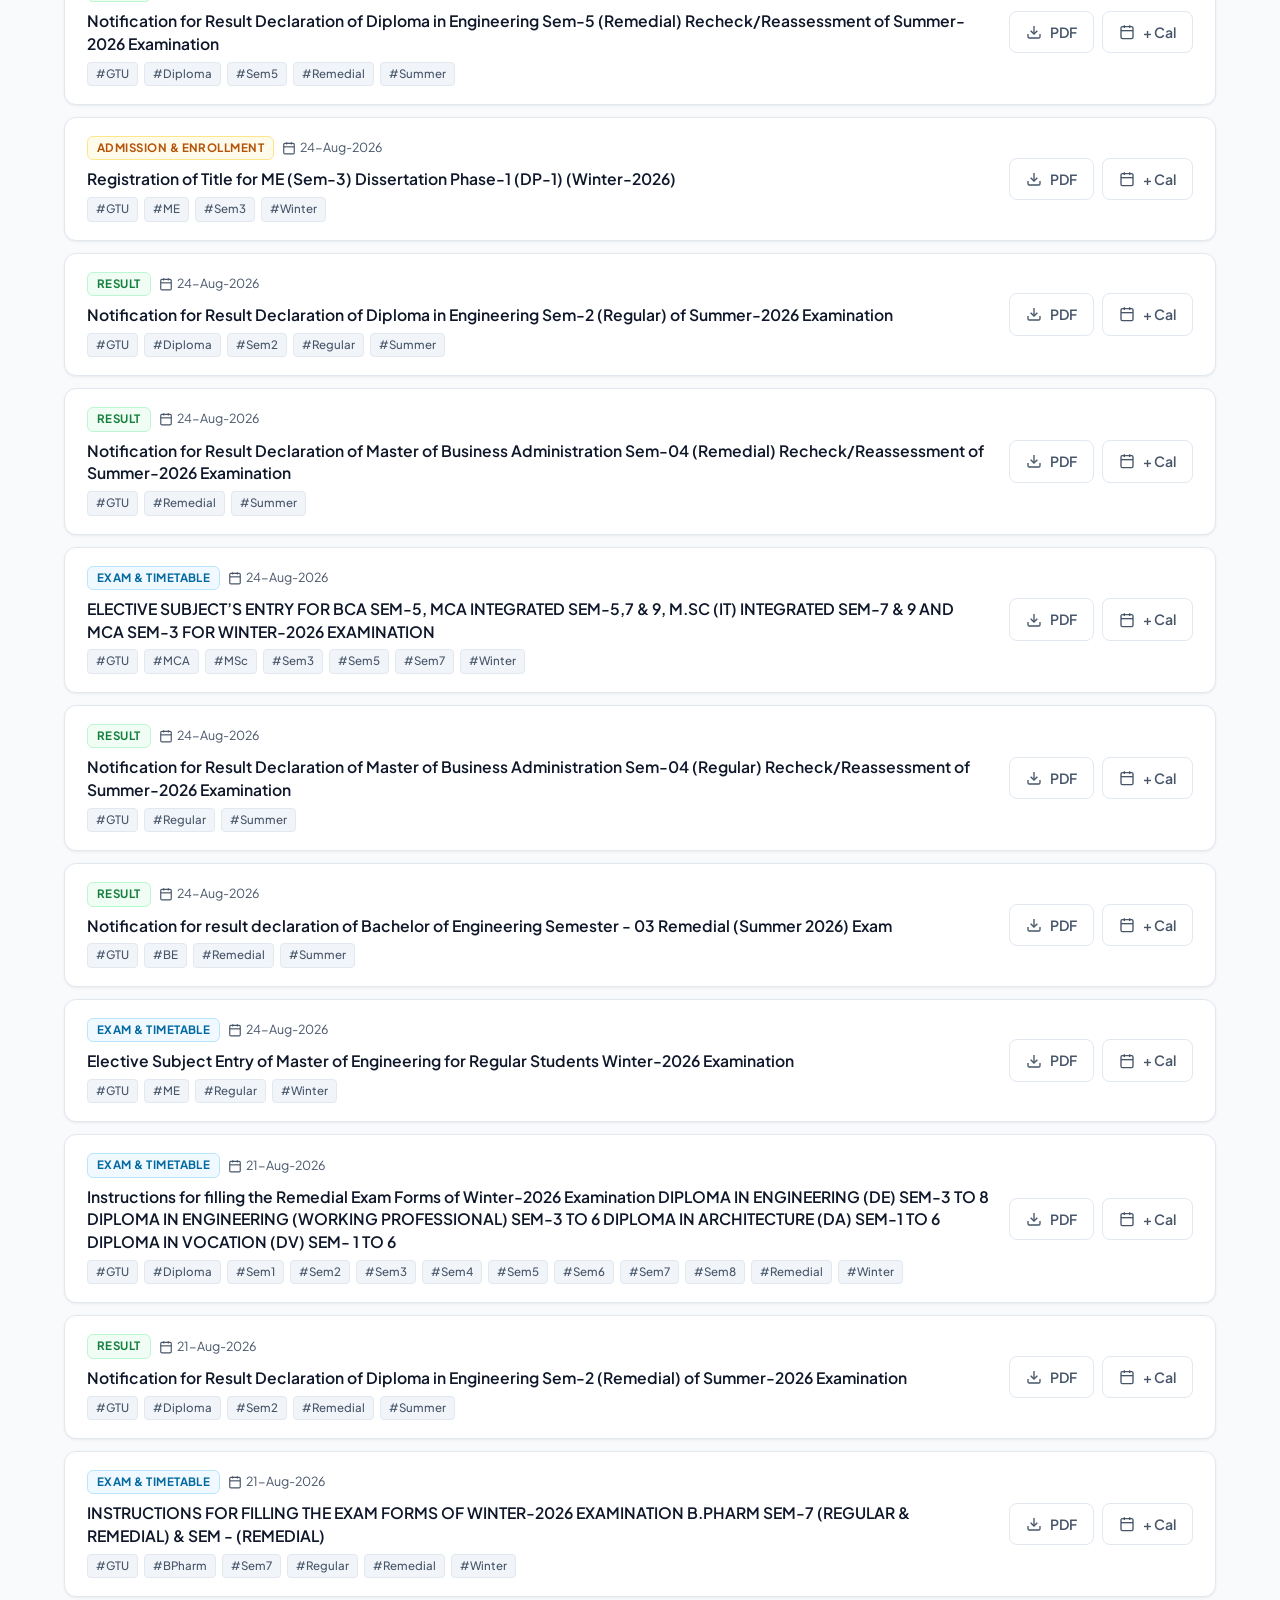
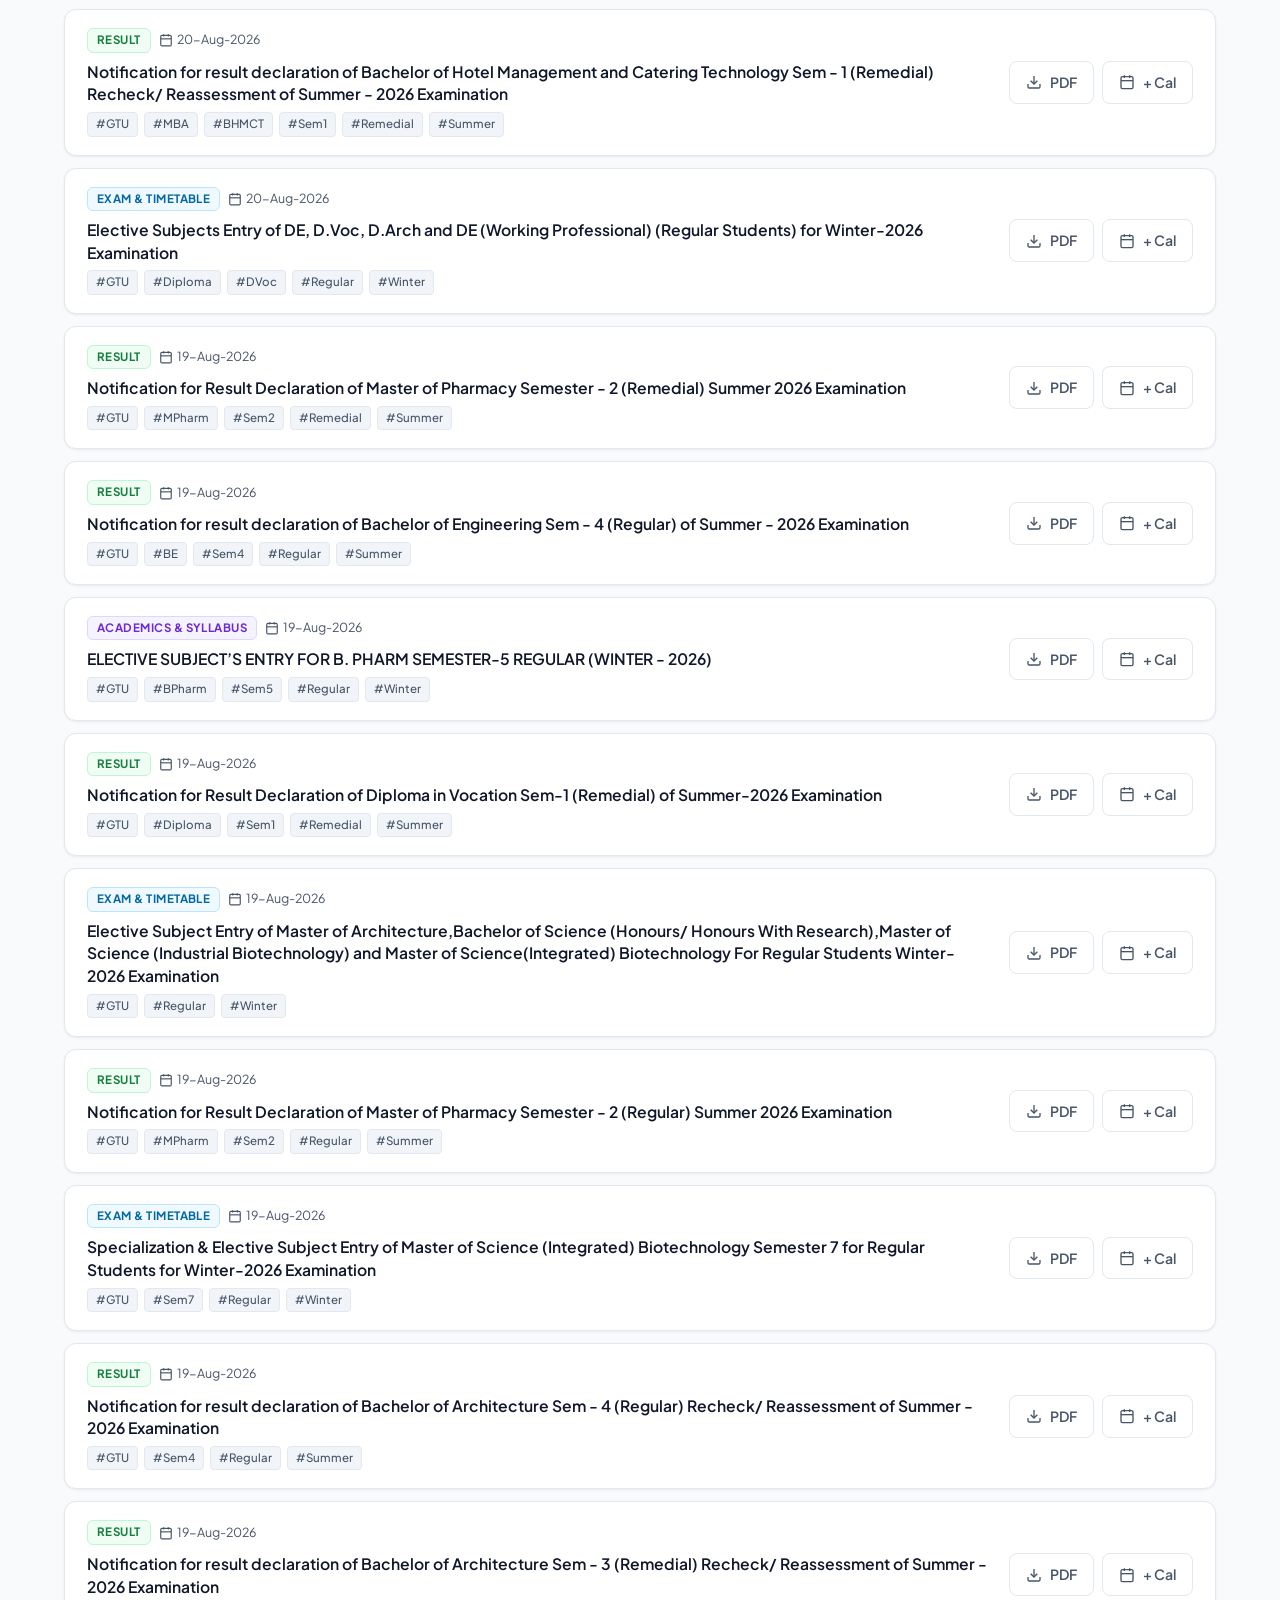
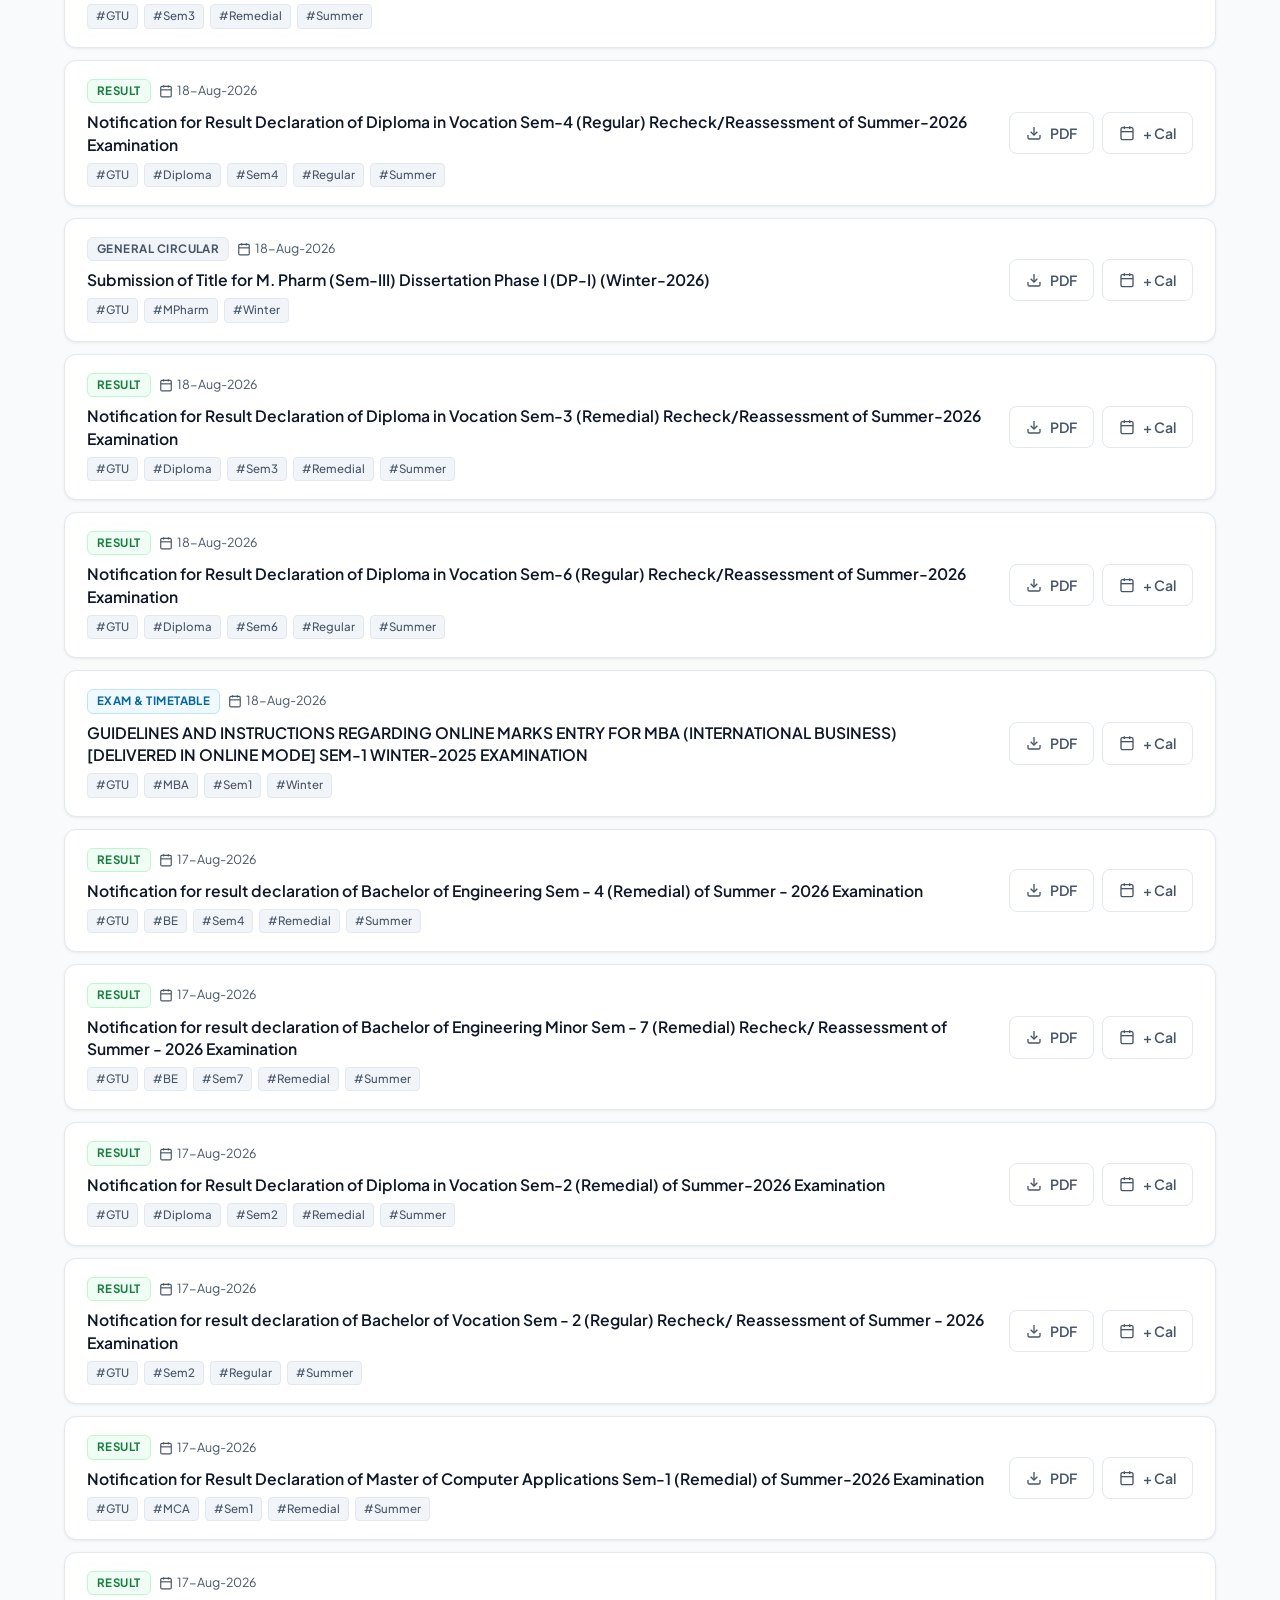
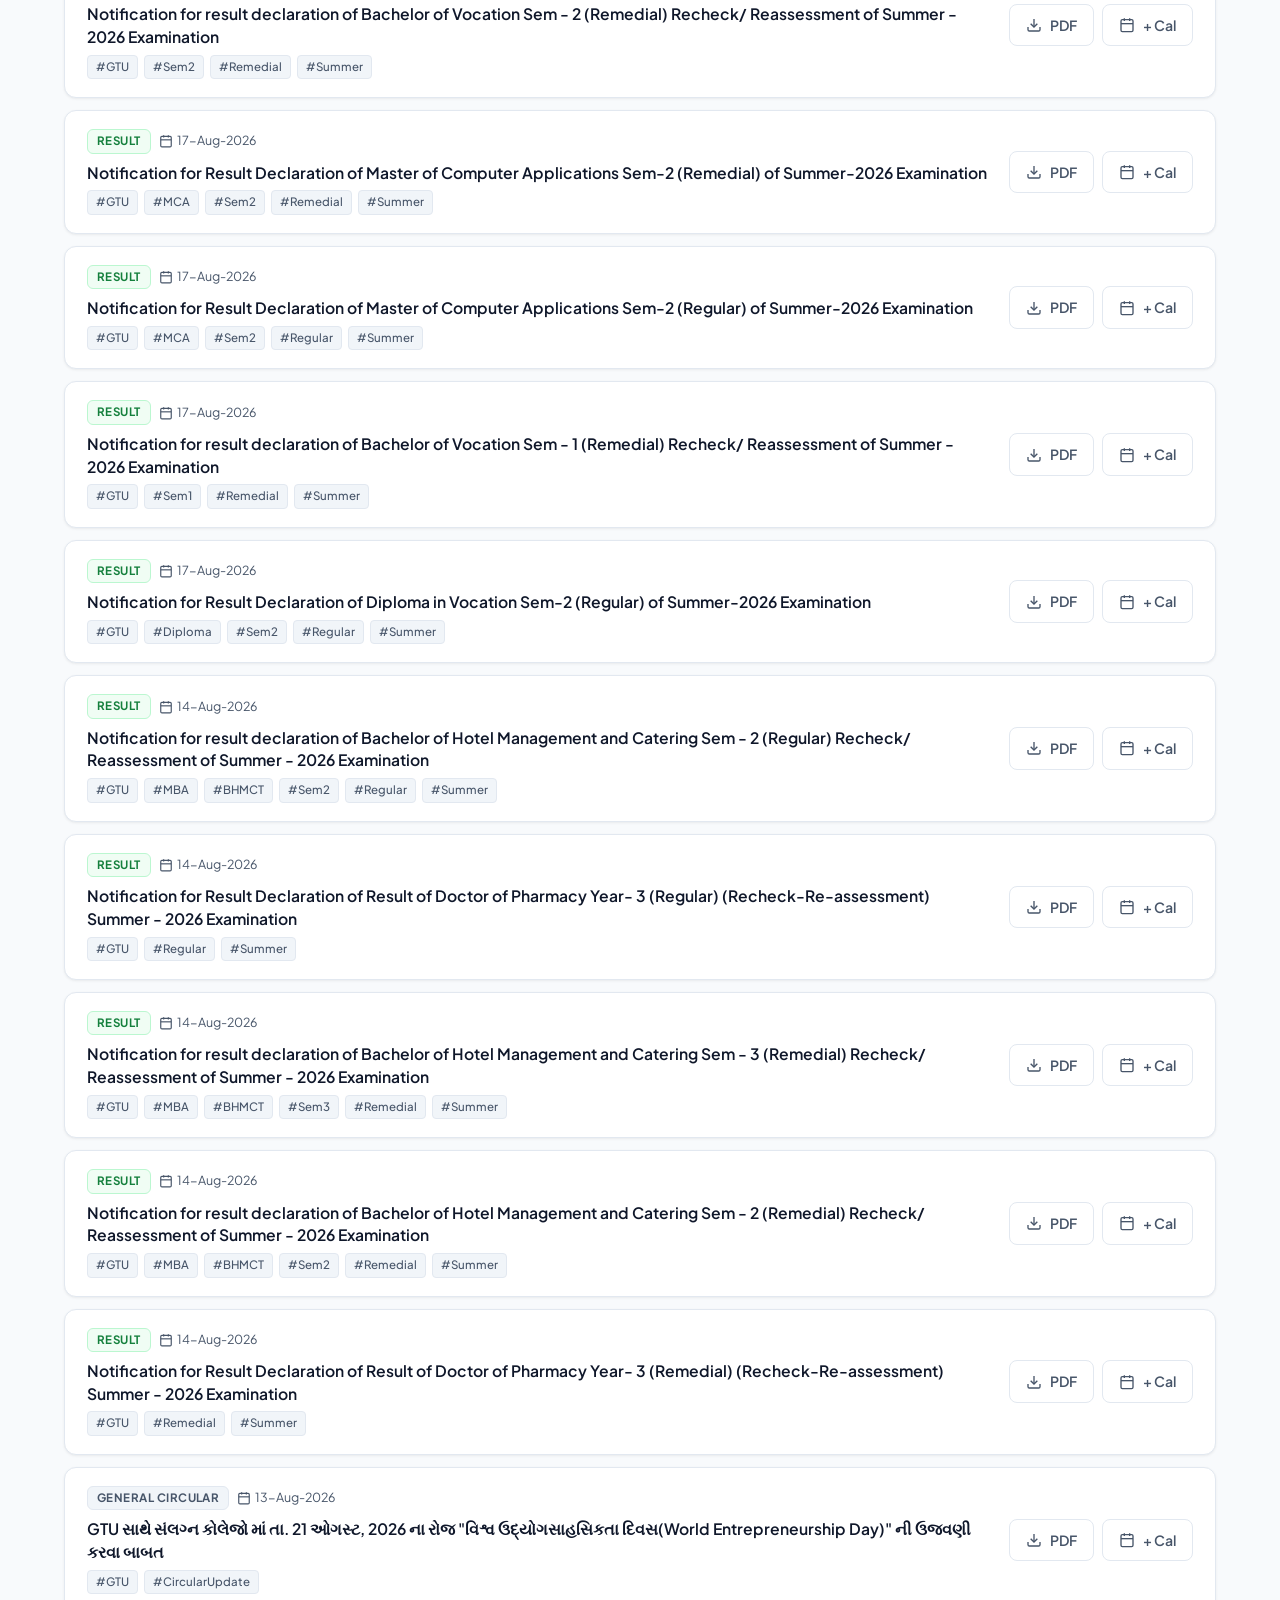
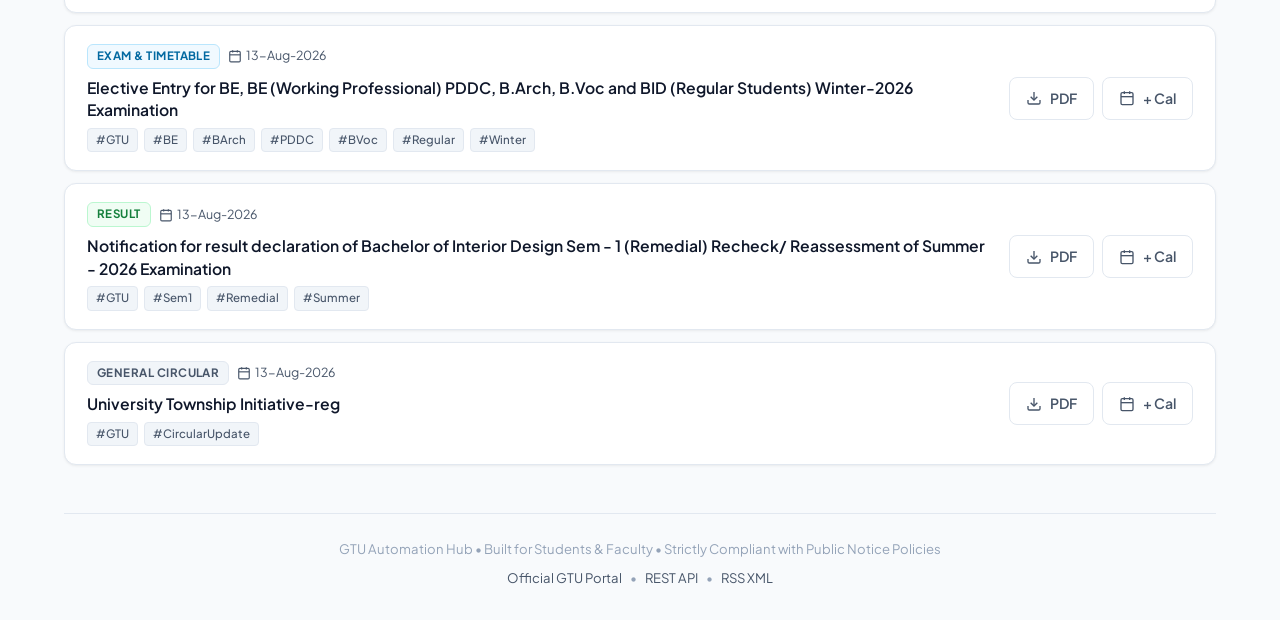
==== commit bd2be642: "feat: add email OTP verification system and remove SMS option" ====
--- a/web/index.html
+++ b/web/index.html
@@ -321,11 +321,11 @@
                             </div>
 
                             <div class="form-group">
-                                <label for="student-mobile">Mobile Number</label>
+                                <label for="student-mobile">Mobile Number <span style="font-size:0.75rem; color:var(--text-muted); font-weight:normal;">(Optional)</span></label>
                                 <div class="input-field-wrapper">
                                     <span class="mobile-prefix">+91</span>
                                     <input type="tel" id="student-mobile" placeholder="9876543210" pattern="[0-9]{10}"
-                                        maxlength="10" required>
+                                        maxlength="10">
                                 </div>
                             </div>
                         </div>
@@ -384,19 +384,6 @@
                             </div>
                         </div>
 
-                        <!-- Verification Channel Selection: Email vs Mobile -->
-                        <div class="form-group">
-                            <label>Send 4-Digit Code via</label>
-                            <div class="verify-channel-group">
-                                <div class="channel-option active" id="channel-email" onclick="selectChannel('email')">
-                                    <span>📧 Email Verification</span>
-                                </div>
-                                <div class="channel-option" id="channel-mobile" onclick="selectChannel('mobile')">
-                                    <span>📱 Mobile SMS</span>
-                                </div>
-                            </div>
-                        </div>
-
                         <div class="modal-actions">
                             <button type="submit" class="btn btn-primary btn-block" id="btn-submit-info">
                                 <span>Get 4-Digit Verification Code</span>
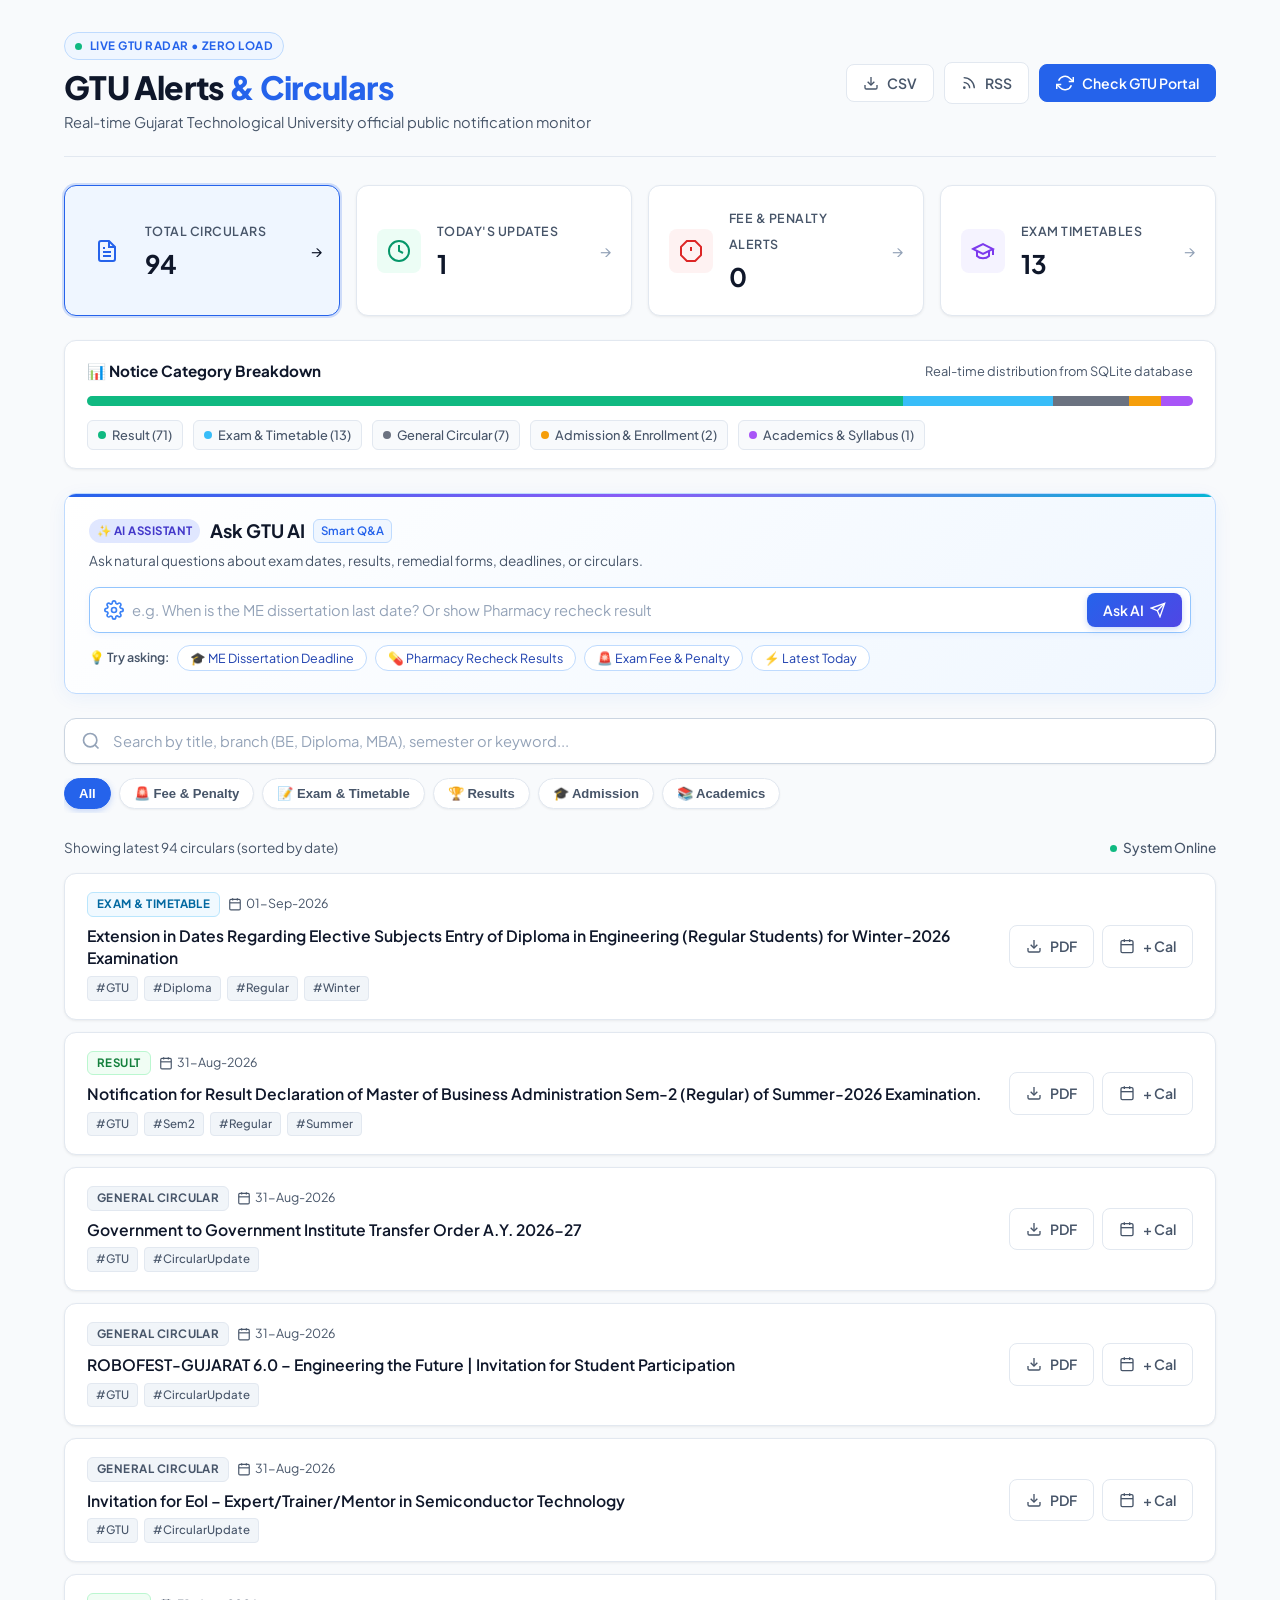
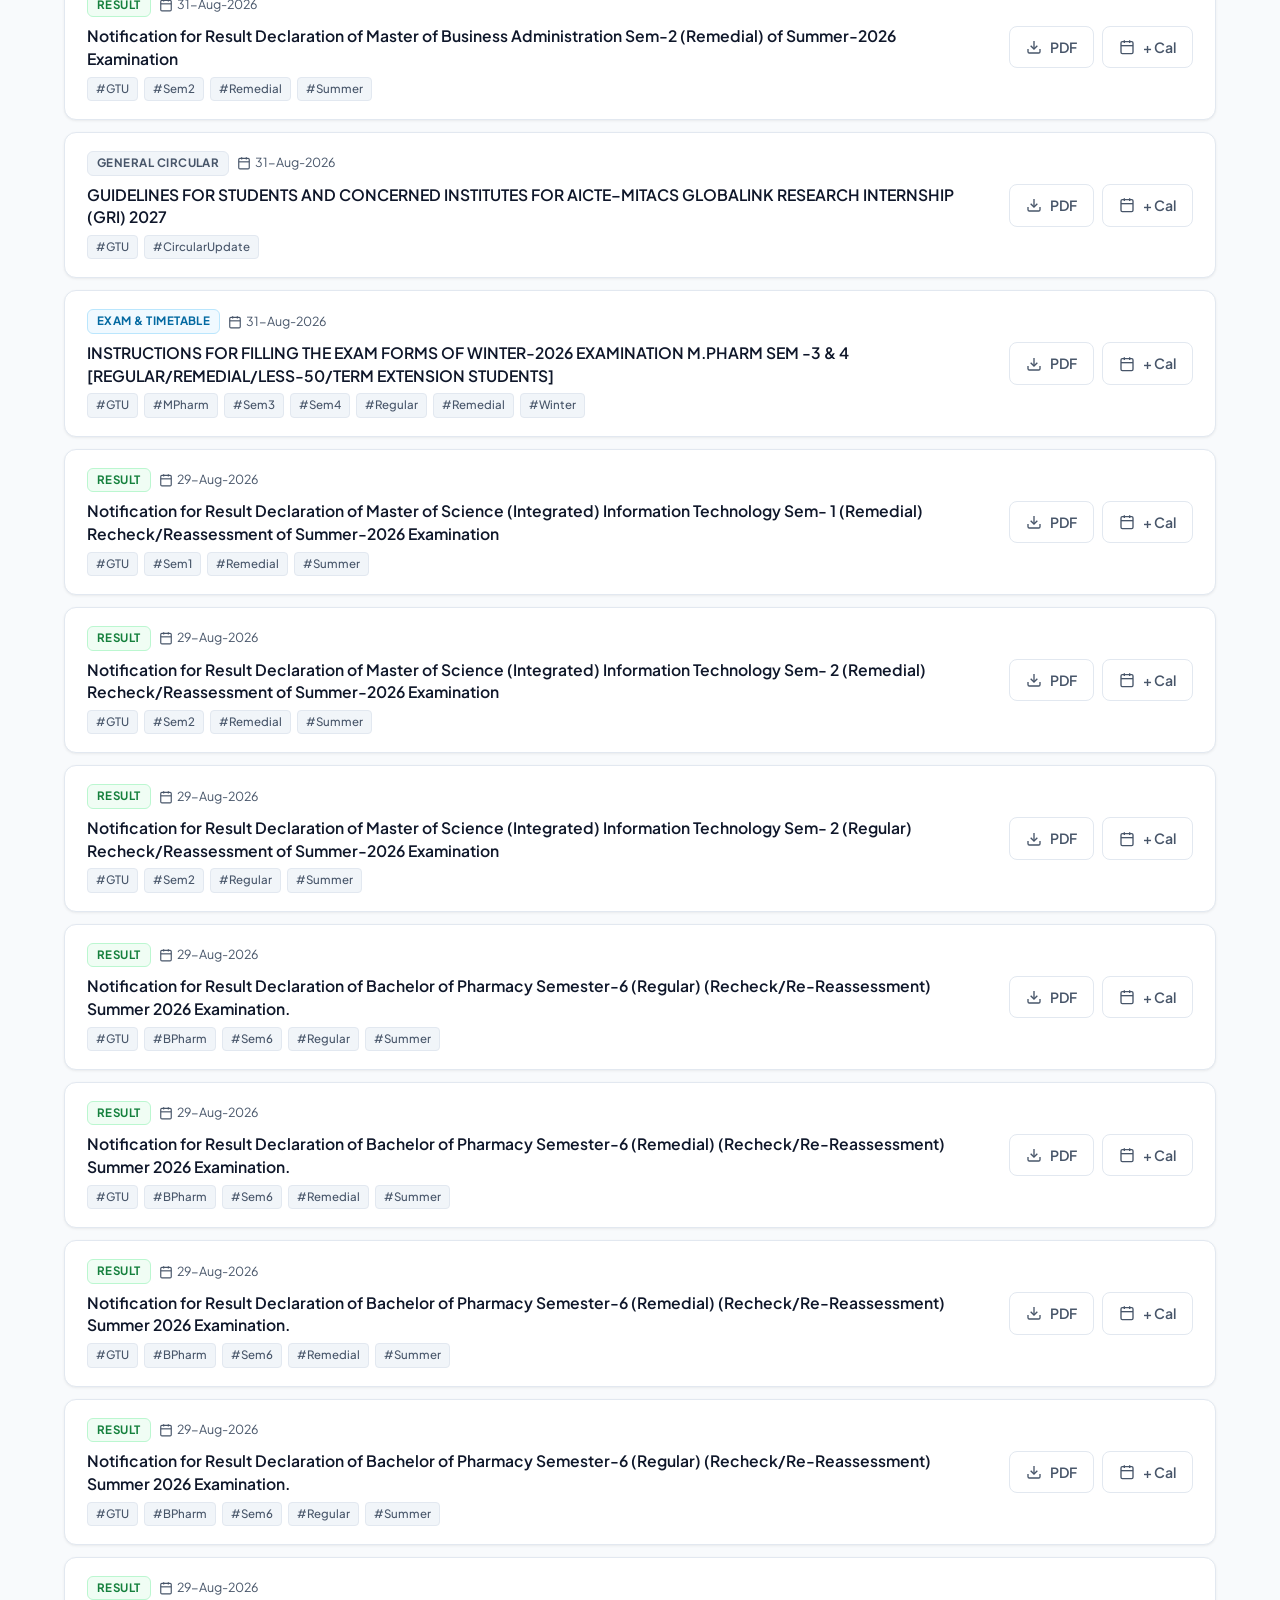
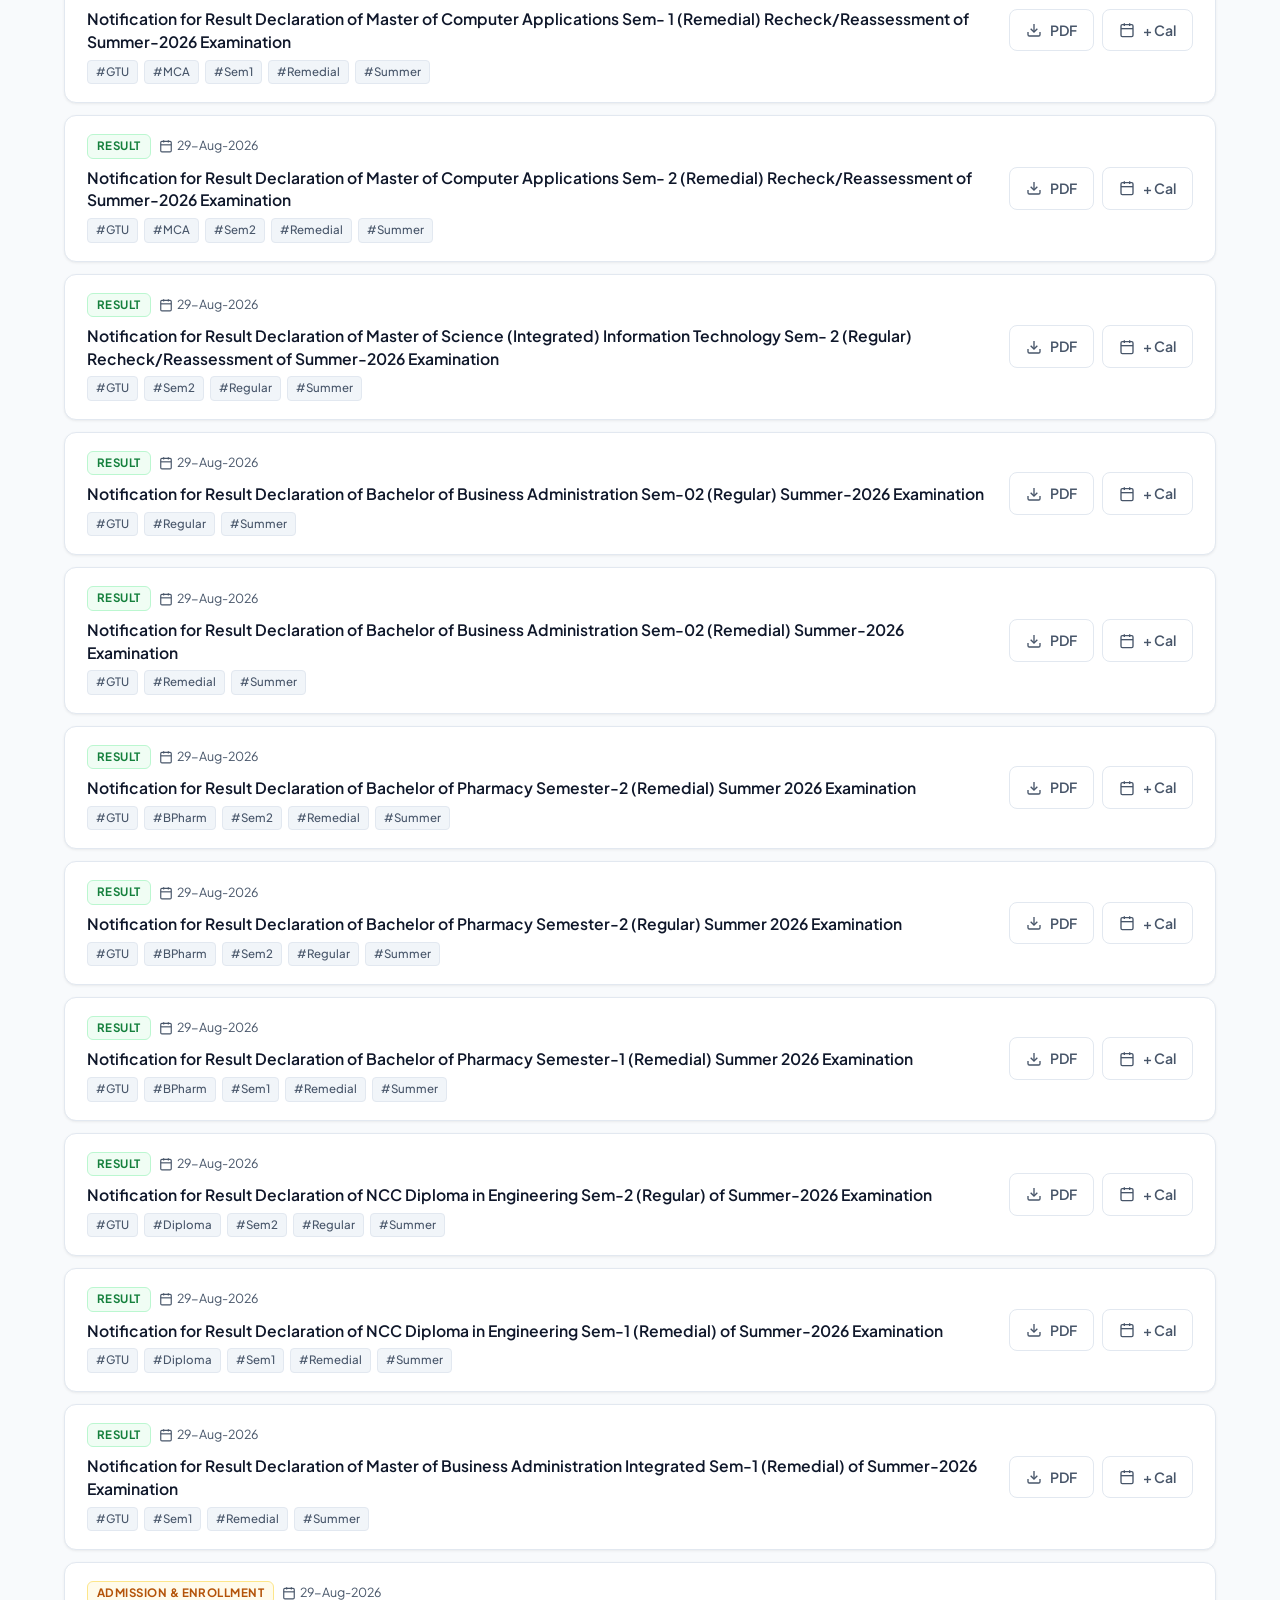
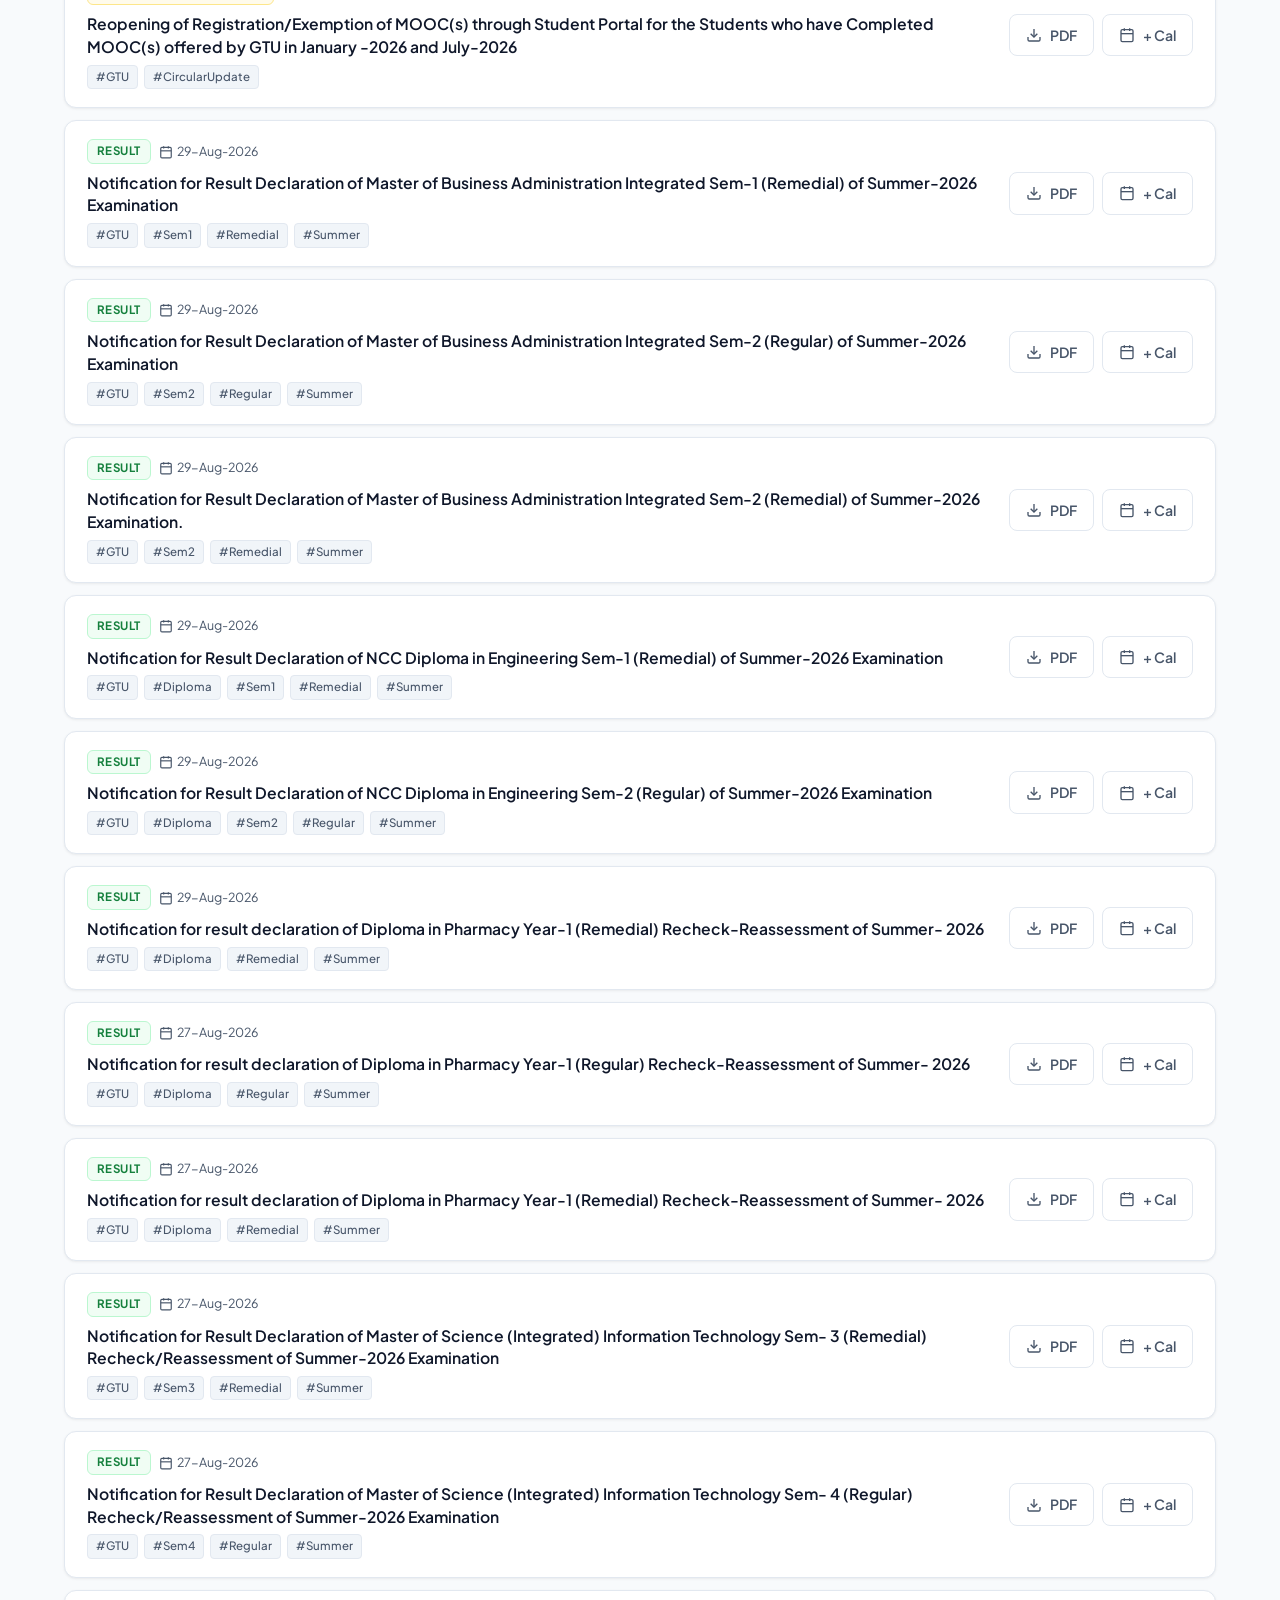
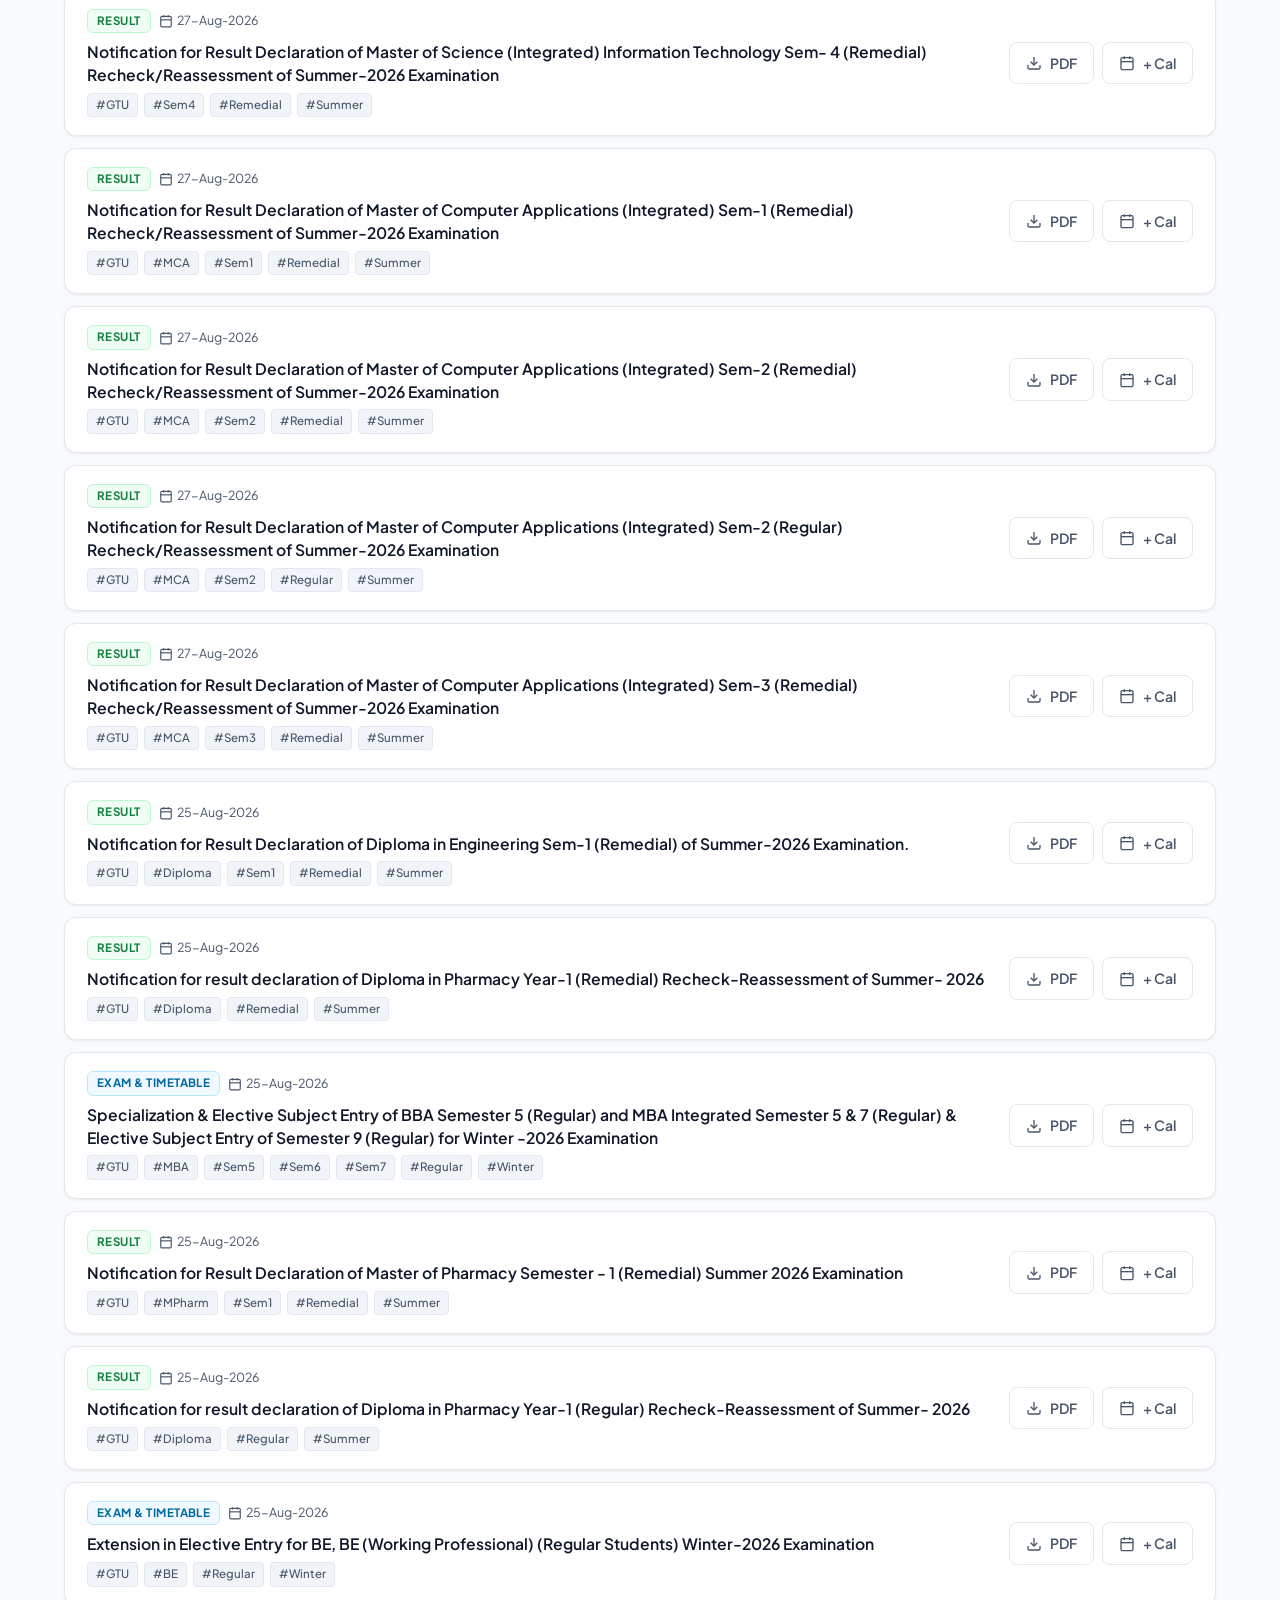
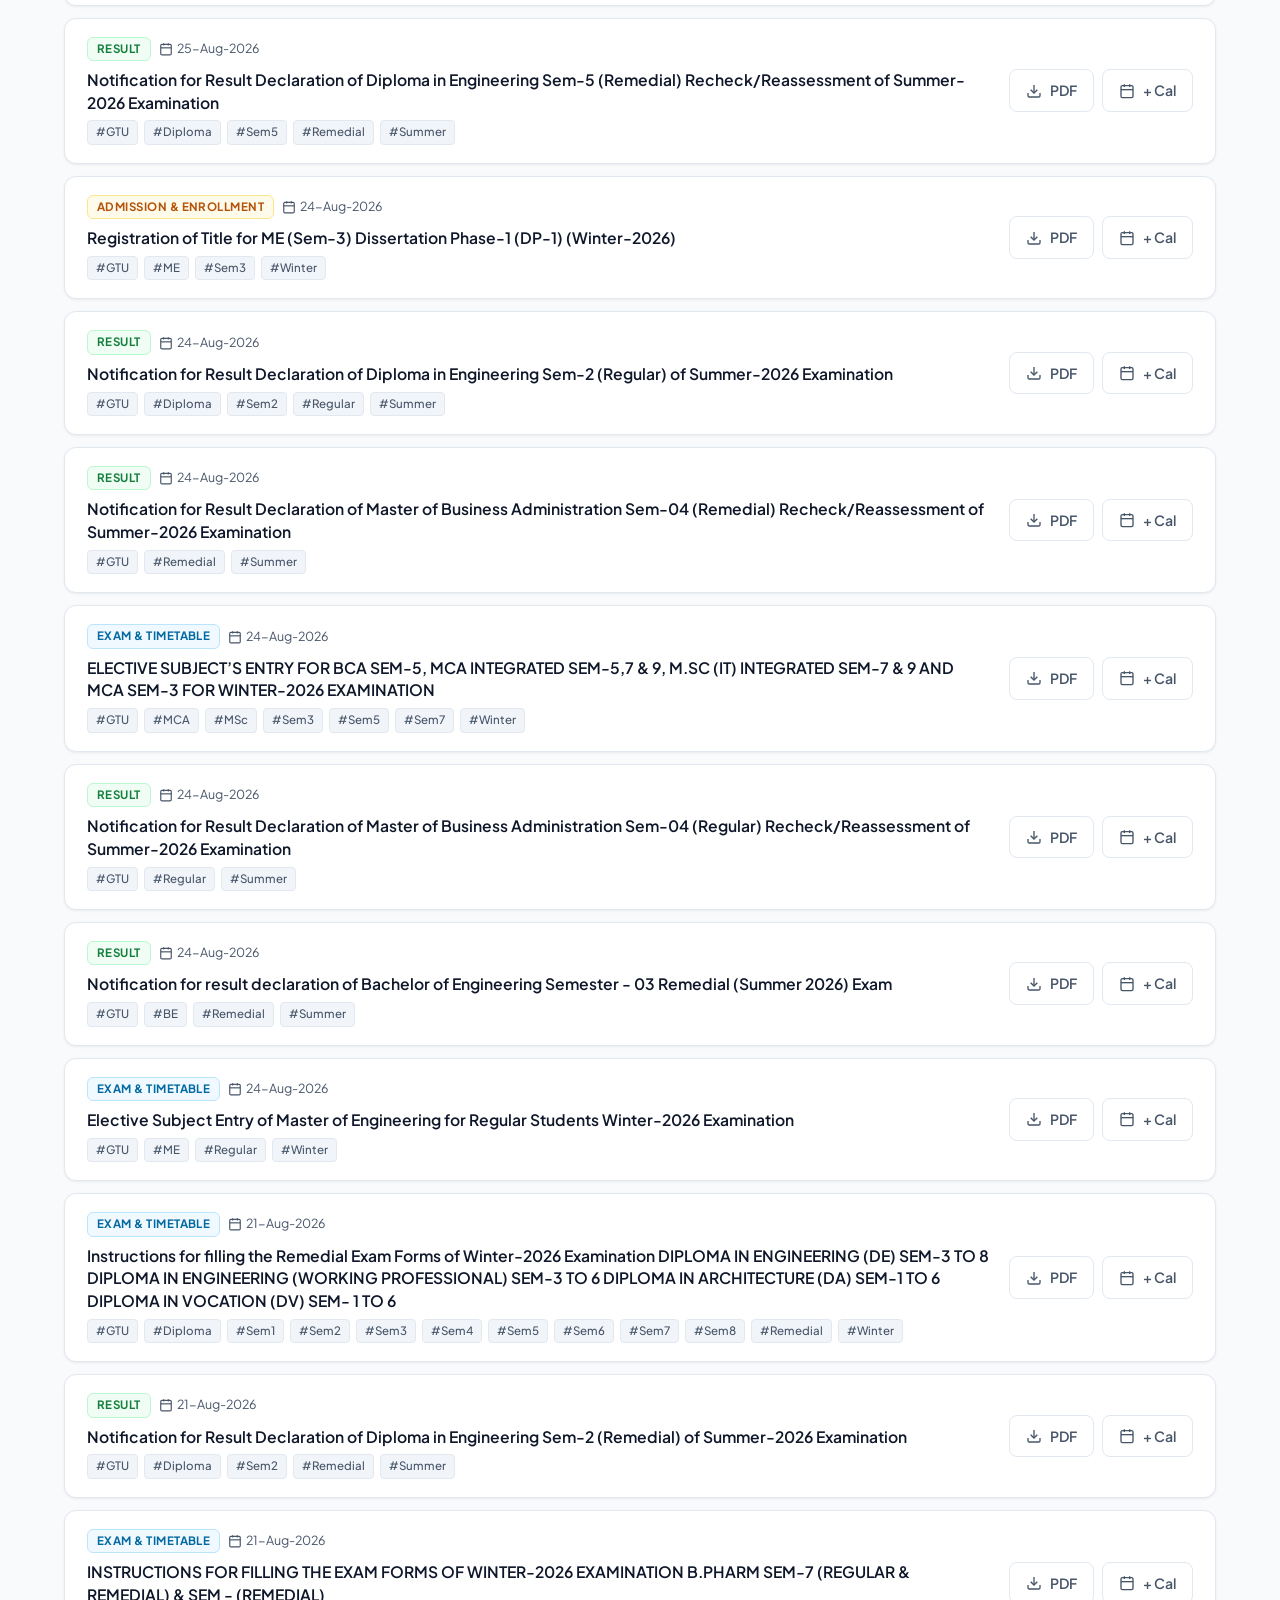
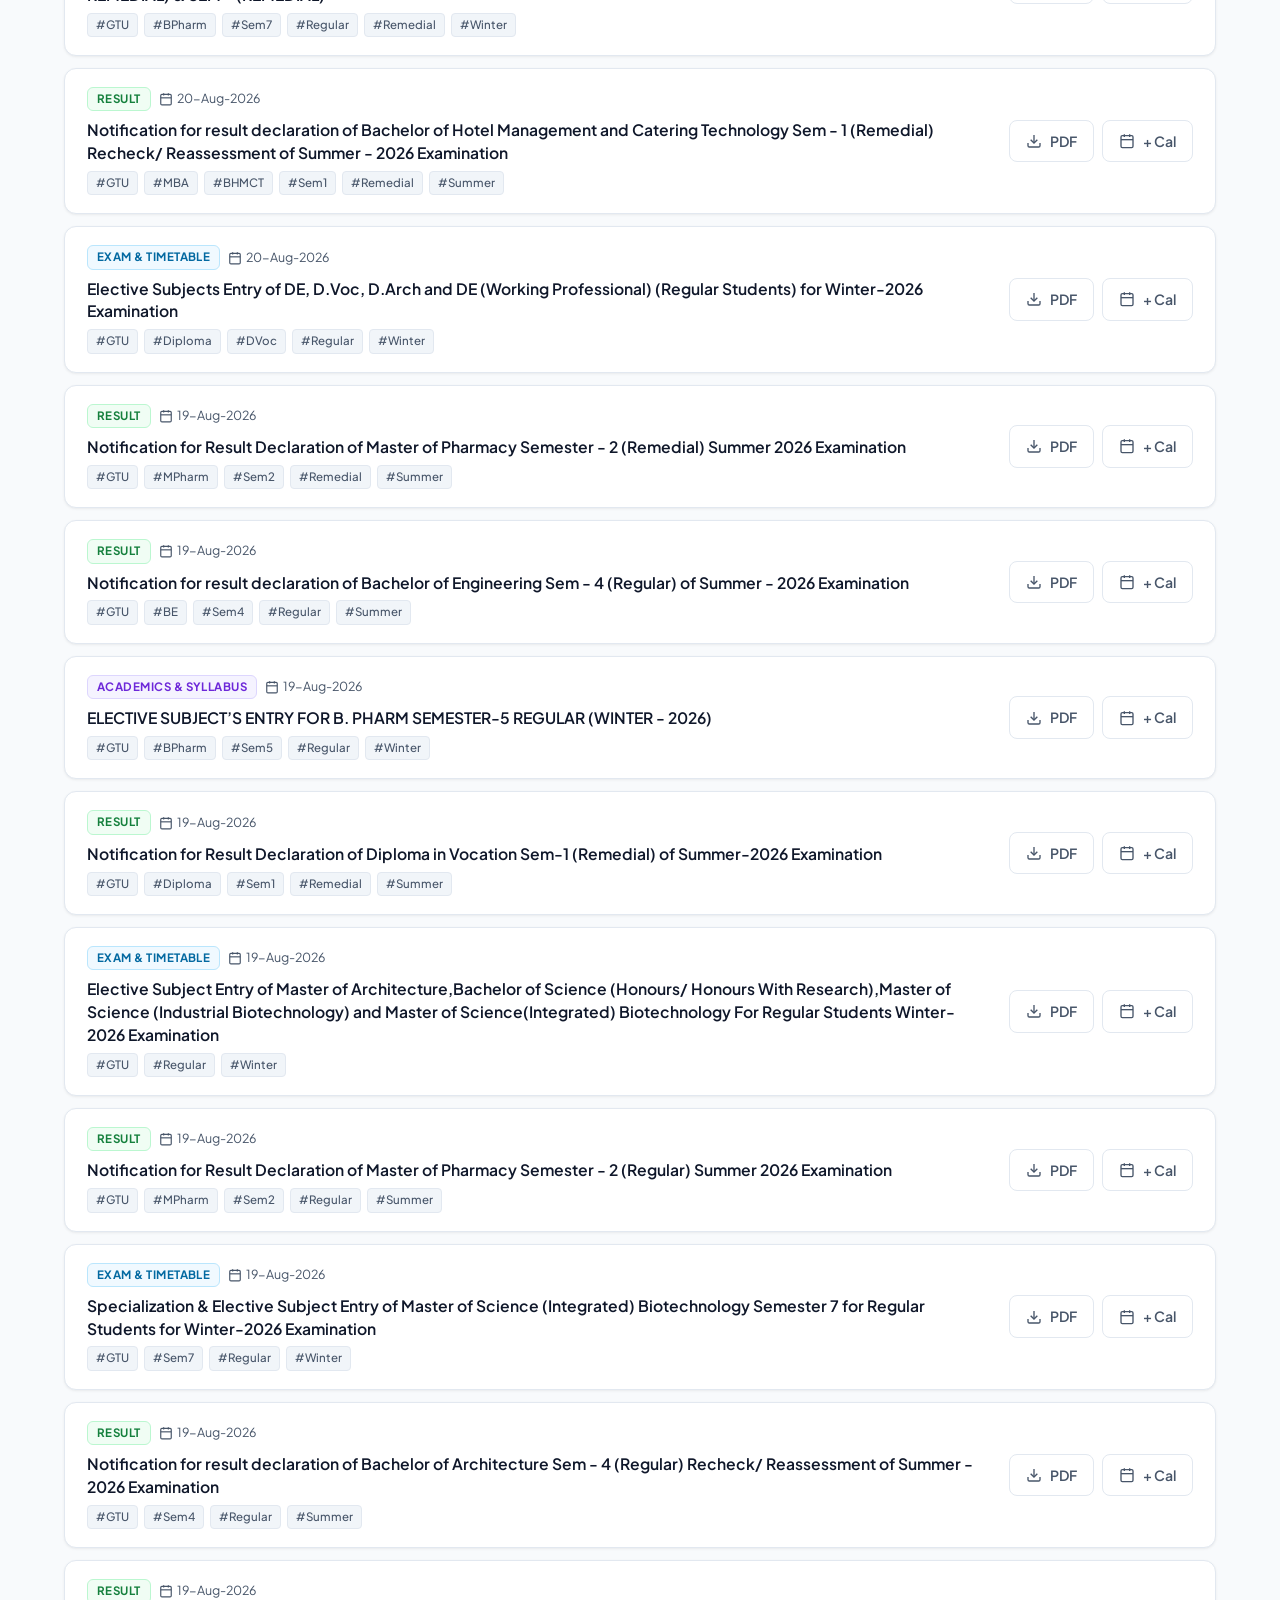
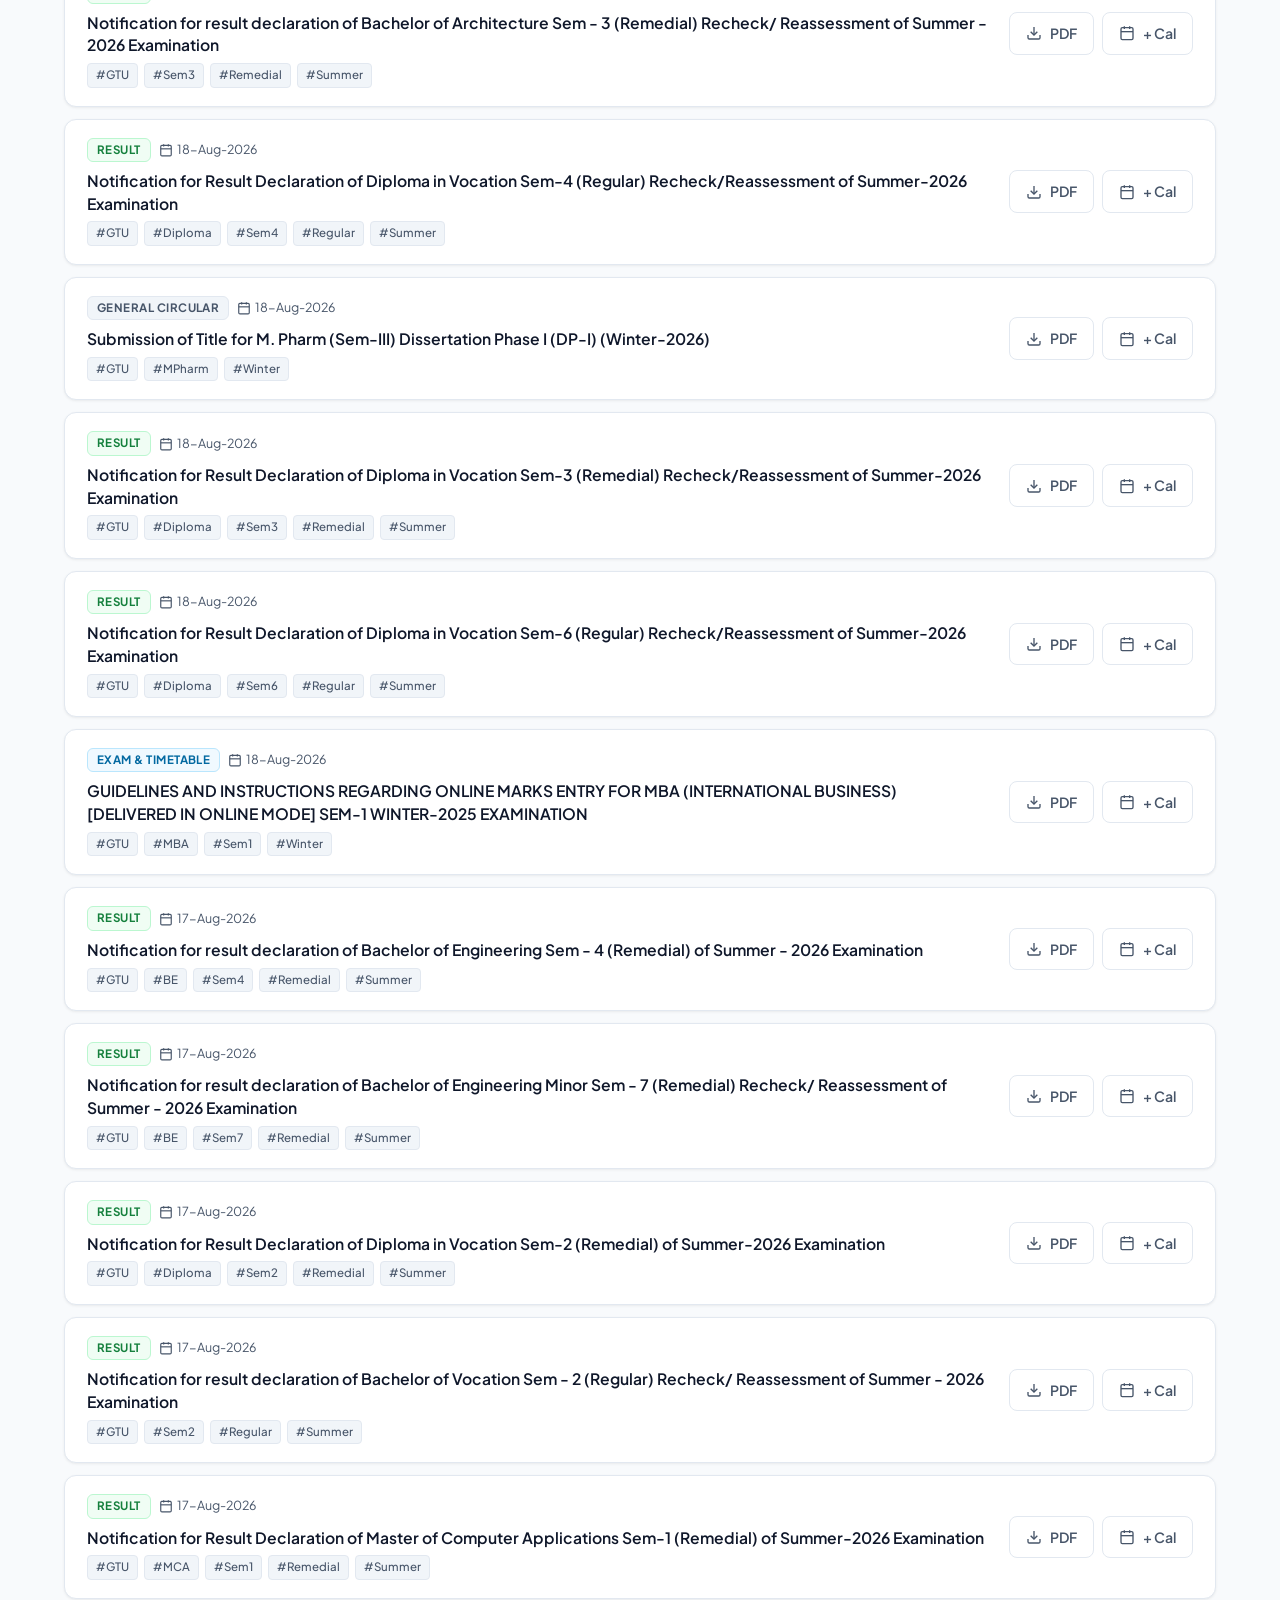
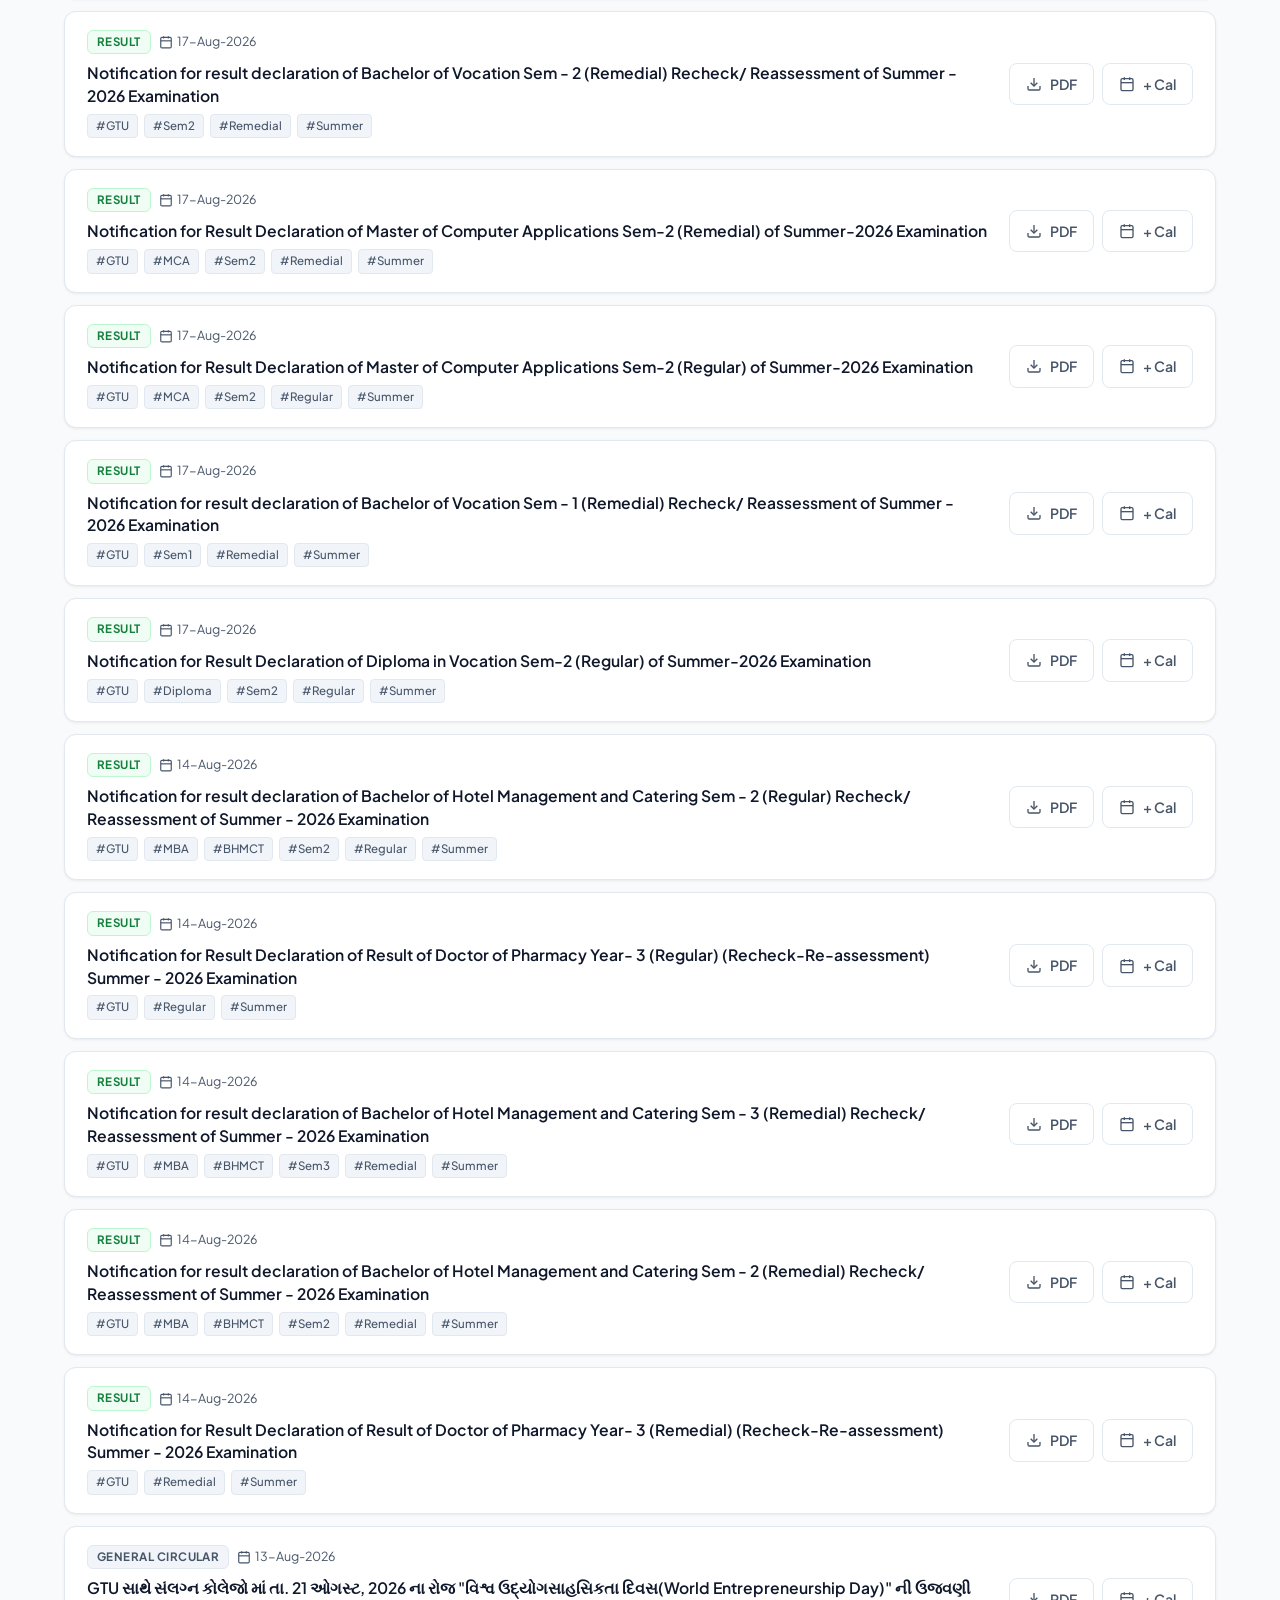
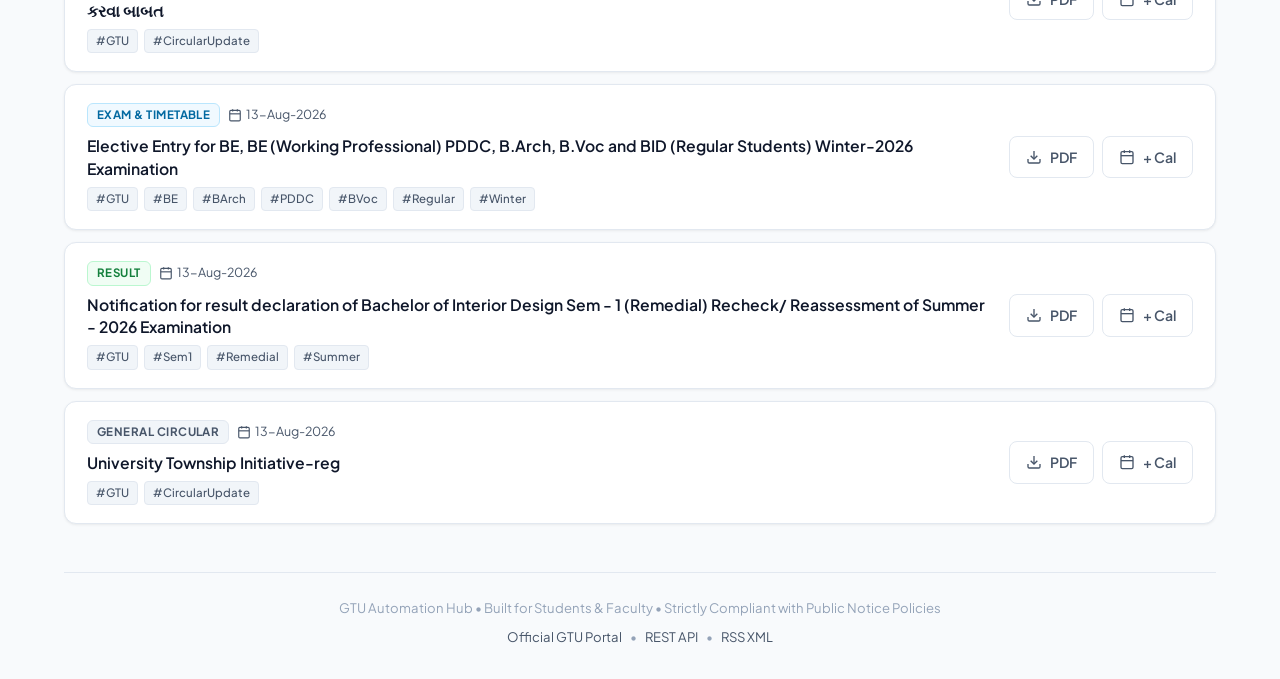
==== commit 33d139b8: "feat: remove login and OTP modal for direct seamless portal access" ====
--- a/web/index.html
+++ b/web/index.html
@@ -36,16 +36,6 @@
             </div>
 
             <div class="header-actions">
-                <div id="user-profile-widget" class="user-widget">
-                    <button class="btn btn-secondary btn-login" id="btn-login-trigger" onclick="openLoginModal()">
-                        <svg width="16" height="16" viewBox="0 0 24 24" fill="none" stroke="currentColor"
-                            stroke-width="2">
-                            <path d="M20 21v-2a4 4 0 0 0-4-4H8a4 4 0 0 0-4 4v2"></path>
-                            <circle cx="12" cy="7" r="4"></circle>
-                        </svg>
-                        <span id="user-btn-text">Student Login</span>
-                    </button>
-                </div>
                 <button class="btn btn-secondary" id="btn-export-csv" onclick="exportData('csv')">
                     <svg width="16" height="16" viewBox="0 0 24 24" fill="none" stroke="currentColor" stroke-width="2">
                         <path d="M21 15v4a2 2 0 0 1-2 2H5a2 2 0 0 1-2-2v-4"></path>
@@ -74,35 +64,6 @@
             </div>
         </header>
 
-        <!-- Prominent Student Login & Personalization Banner -->
-        <div id="student-onboarding-banner" class="student-banner" onclick="openLoginModal()">
-            <div class="banner-content">
-                <span class="banner-icon">🎓</span>
-                <div class="banner-text">
-                    <strong>Personalize Your GTU Portal:</strong>
-                    <span>Select your Diploma or Degree course for instant tailored notices &amp; exam alerts!</span>
-                </div>
-            </div>
-            <button class="btn btn-banner-action" onclick="event.stopPropagation(); openLoginModal()">
-                <span>Student Login / Register</span>
-                <span>→</span>
-            </button>
-        </div>
-
-        <div id="student-welcome-banner" class="student-banner logged-in" style="display: none;">
-            <div class="banner-content">
-                <span class="banner-icon">👤</span>
-                <div class="banner-text">
-                    <strong>Welcome, <span id="banner-user-name">Student</span>!</strong>
-                    <span>Personalized feed active for <span id="banner-user-course">Your Course</span></span>
-                </div>
-            </div>
-            <div class="banner-actions-right">
-                <button class="btn btn-secondary btn-sm" onclick="clearSearch(); fetchCirculars()">Show All
-                    Circulars</button>
-                <button class="btn btn-primary btn-sm" onclick="openLoginModal()">Edit Profile</button>
-            </div>
-        </div>
 
         <!-- Stat Cards Grid (Clickable Filters) -->
         <section class="stats-grid">
@@ -279,170 +240,7 @@
         <!-- Toast Notification Container -->
         <div id="toast" class="toast"></div>
 
-        <!-- Student Login & Stream Verification Modal Overlay -->
-        <div id="login-modal" class="modal-overlay" style="display: none;">
-            <div class="modal-card">
-                <button class="modal-close" onclick="closeLoginModal()">&times;</button>
-
-                <!-- Step 1: Student Information & Stream Selection -->
-                <div id="modal-step-info" class="modal-step">
-                    <div class="modal-header">
-                        <div class="modal-icon-badge">🎓</div>
-                        <h2>Student Portal Registration</h2>
-                        <p>Personalize your GTU feed with instant branch &amp; exam alerts</p>
-                    </div>
-
-                    <form id="student-form" onsubmit="handleSendOtp(event)">
-                        <div class="form-group">
-                            <label for="student-name">Full Name</label>
-                            <div class="input-field-wrapper">
-                                <svg width="18" height="18" viewBox="0 0 24 24" fill="none" stroke="currentColor"
-                                    stroke-width="2">
-                                    <path d="M20 21v-2a4 4 0 0 0-4-4H8a4 4 0 0 0-4 4v2"></path>
-                                    <circle cx="12" cy="7" r="4"></circle>
-                                </svg>
-                                <input type="text" id="student-name" placeholder="e.g. Rahul Patel" required>
-                            </div>
-                        </div>
-
-                        <div class="form-row">
-                            <div class="form-group">
-                                <label for="student-email">Email Address</label>
-                                <div class="input-field-wrapper">
-                                    <svg width="18" height="18" viewBox="0 0 24 24" fill="none" stroke="currentColor"
-                                        stroke-width="2">
-                                        <path
-                                            d="M4 4h16c1.1 0 2 .9 2 2v12c0 1.1-.9 2-2 2H4c-1.1 0-2-.9-2-2V6c0-1.1.9-2 2-2z">
-                                        </path>
-                                        <polyline points="22,6 12,13 2,6"></polyline>
-                                    </svg>
-                                    <input type="email" id="student-email" placeholder="student@gmail.com" required>
-                                </div>
-                            </div>
-
-                            <div class="form-group">
-                                <label for="student-mobile">Mobile Number <span style="font-size:0.75rem; color:var(--text-muted); font-weight:normal;">(Optional)</span></label>
-                                <div class="input-field-wrapper">
-                                    <span class="mobile-prefix">+91</span>
-                                    <input type="tel" id="student-mobile" placeholder="9876543210" pattern="[0-9]{10}"
-                                        maxlength="10">
-                                </div>
-                            </div>
-                        </div>
-
-                        <!-- Stream Toggle: Diploma vs Degree -->
-                        <div class="form-group">
-                            <label>Education Level / Stream</label>
-                            <div class="stream-toggle-group">
-                                <div class="stream-option active" id="option-diploma" onclick="selectStream('diploma')">
-                                    <span class="stream-icon">📜</span>
-                                    <div class="stream-details">
-                                        <span class="stream-title">Diploma</span>
-                                        <span class="stream-desc">Polytechnic / ICT / D.Pharm</span>
-                                    </div>
-                                </div>
-                                <div class="stream-option" id="option-degree" onclick="selectStream('degree')">
-                                    <span class="stream-icon">🏛️</span>
-                                    <div class="stream-details">
-                                        <span class="stream-title">Degree</span>
-                                        <span class="stream-desc">BE / ICT / B.Pharm / MBA</span>
-                                    </div>
-                                </div>
-                            </div>
-                        </div>
-
-                        <!-- Dynamic Course Dropdown -->
-                        <div class="form-group">
-                            <label for="student-course">Select Your Course / Branch</label>
-                            <div class="input-field-wrapper select-wrapper">
-                                <svg width="18" height="18" viewBox="0 0 24 24" fill="none" stroke="currentColor"
-                                    stroke-width="2">
-                                    <path d="M4 19.5A2.5 2.5 0 0 1 6.5 17H20"></path>
-                                    <path d="M6.5 2H20v20H6.5A2.5 2.5 0 0 1 4 19.5v-15A2.5 2.5 0 0 1 6.5 2z"></path>
-                                </svg>
-                                <select id="student-course" required>
-                                    <option value="Diploma in Computer Engineering">Diploma in Computer Engineering
-                                    </option>
-                                    <option value="Diploma in Information Technology (IT)">Diploma in Information
-                                        Technology (IT)</option>
-                                    <option value="Diploma in Information & Communication Technology (ICT)">Diploma in
-                                        Information & Communication Technology (ICT)</option>
-                                    <option value="Diploma in Mechanical Engineering">Diploma in Mechanical Engineering
-                                    </option>
-                                    <option value="Diploma in Civil Engineering">Diploma in Civil Engineering</option>
-                                    <option value="Diploma in Electrical Engineering">Diploma in Electrical Engineering
-                                    </option>
-                                    <option value="Diploma in Electronics & Communication (EC)">Diploma in Electronics &
-                                        Communication (EC)</option>
-                                    <option value="Diploma in Pharmacy (D.Pharm)">Diploma in Pharmacy (D.Pharm)</option>
-                                    <option value="Diploma in Chemical Engineering">Diploma in Chemical Engineering
-                                    </option>
-                                    <option value="Diploma in Automobile Engineering">Diploma in Automobile Engineering
-                                    </option>
-                                    <option value="Other Diploma Courses">Other Diploma Courses</option>
-                                </select>
-                            </div>
-                        </div>
-
-                        <div class="modal-actions">
-                            <button type="submit" class="btn btn-primary btn-block" id="btn-submit-info">
-                                <span>Get 4-Digit Verification Code</span>
-                                <svg width="16" height="16" viewBox="0 0 24 24" fill="none" stroke="currentColor"
-                                    stroke-width="2">
-                                    <line x1="5" y1="12" x2="19" y2="12"></line>
-                                    <polyline points="12 5 19 12 12 19"></polyline>
-                                </svg>
-                            </button>
-                            <button type="button" class="btn btn-secondary btn-block btn-guest"
-                                onclick="continueAsGuest()">
-                                <span>Continue as Guest (Browse All)</span>
-                                <span>→</span>
-                            </button>
-                        </div>
-                    </form>
-                </div>
-
-                <!-- Step 2: 4-Digit OTP Verification Screen -->
-                <div id="modal-step-otp" class="modal-step" style="display: none;">
-                    <div class="modal-header">
-                        <div class="modal-icon-badge">🔐</div>
-                        <h2>Enter 4-Digit Code</h2>
-                        <p id="otp-destination-text">Code sent to your email</p>
-
-                        <div class="demo-code-banner" id="demo-code-banner">
-                            <span>✨ Instant Test OTP: <strong id="display-demo-code">----</strong></span>
-                        </div>
-                    </div>
-
-                    <form id="otp-form" onsubmit="handleVerifyOtp(event)">
-                        <div class="otp-inputs-wrapper">
-                            <input type="text" class="otp-box" id="otp-1" maxlength="1" pattern="[0-9]"
-                                inputmode="numeric" required autofocus autocomplete="off">
-                            <input type="text" class="otp-box" id="otp-2" maxlength="1" pattern="[0-9]"
-                                inputmode="numeric" required autocomplete="off">
-                            <input type="text" class="otp-box" id="otp-3" maxlength="1" pattern="[0-9]"
-                                inputmode="numeric" required autocomplete="off">
-                            <input type="text" class="otp-box" id="otp-4" maxlength="1" pattern="[0-9]"
-                                inputmode="numeric" required autocomplete="off">
-                        </div>
-
-                        <div class="modal-actions">
-                            <button type="submit" class="btn btn-primary btn-block" id="btn-verify-otp">
-                                <span>Verify &amp; Enter Dashboard</span>
-                                <svg width="16" height="16" viewBox="0 0 24 24" fill="none" stroke="currentColor"
-                                    stroke-width="2">
-                                    <polyline points="20 6 9 17 4 12"></polyline>
-                                </svg>
-                            </button>
-                            <div class="otp-sub-actions">
-                                <button type="button" class="btn-text" onclick="resendOtp()">🔄 Resend Code</button>
-                                <button type="button" class="btn-text" onclick="goToStep1()">✏️ Edit Details</button>
-                            </div>
-                        </div>
-                    </form>
-                </div>
-            </div>
-        </div>
+
 
         <!-- Footer -->
         <footer class="app-footer">
